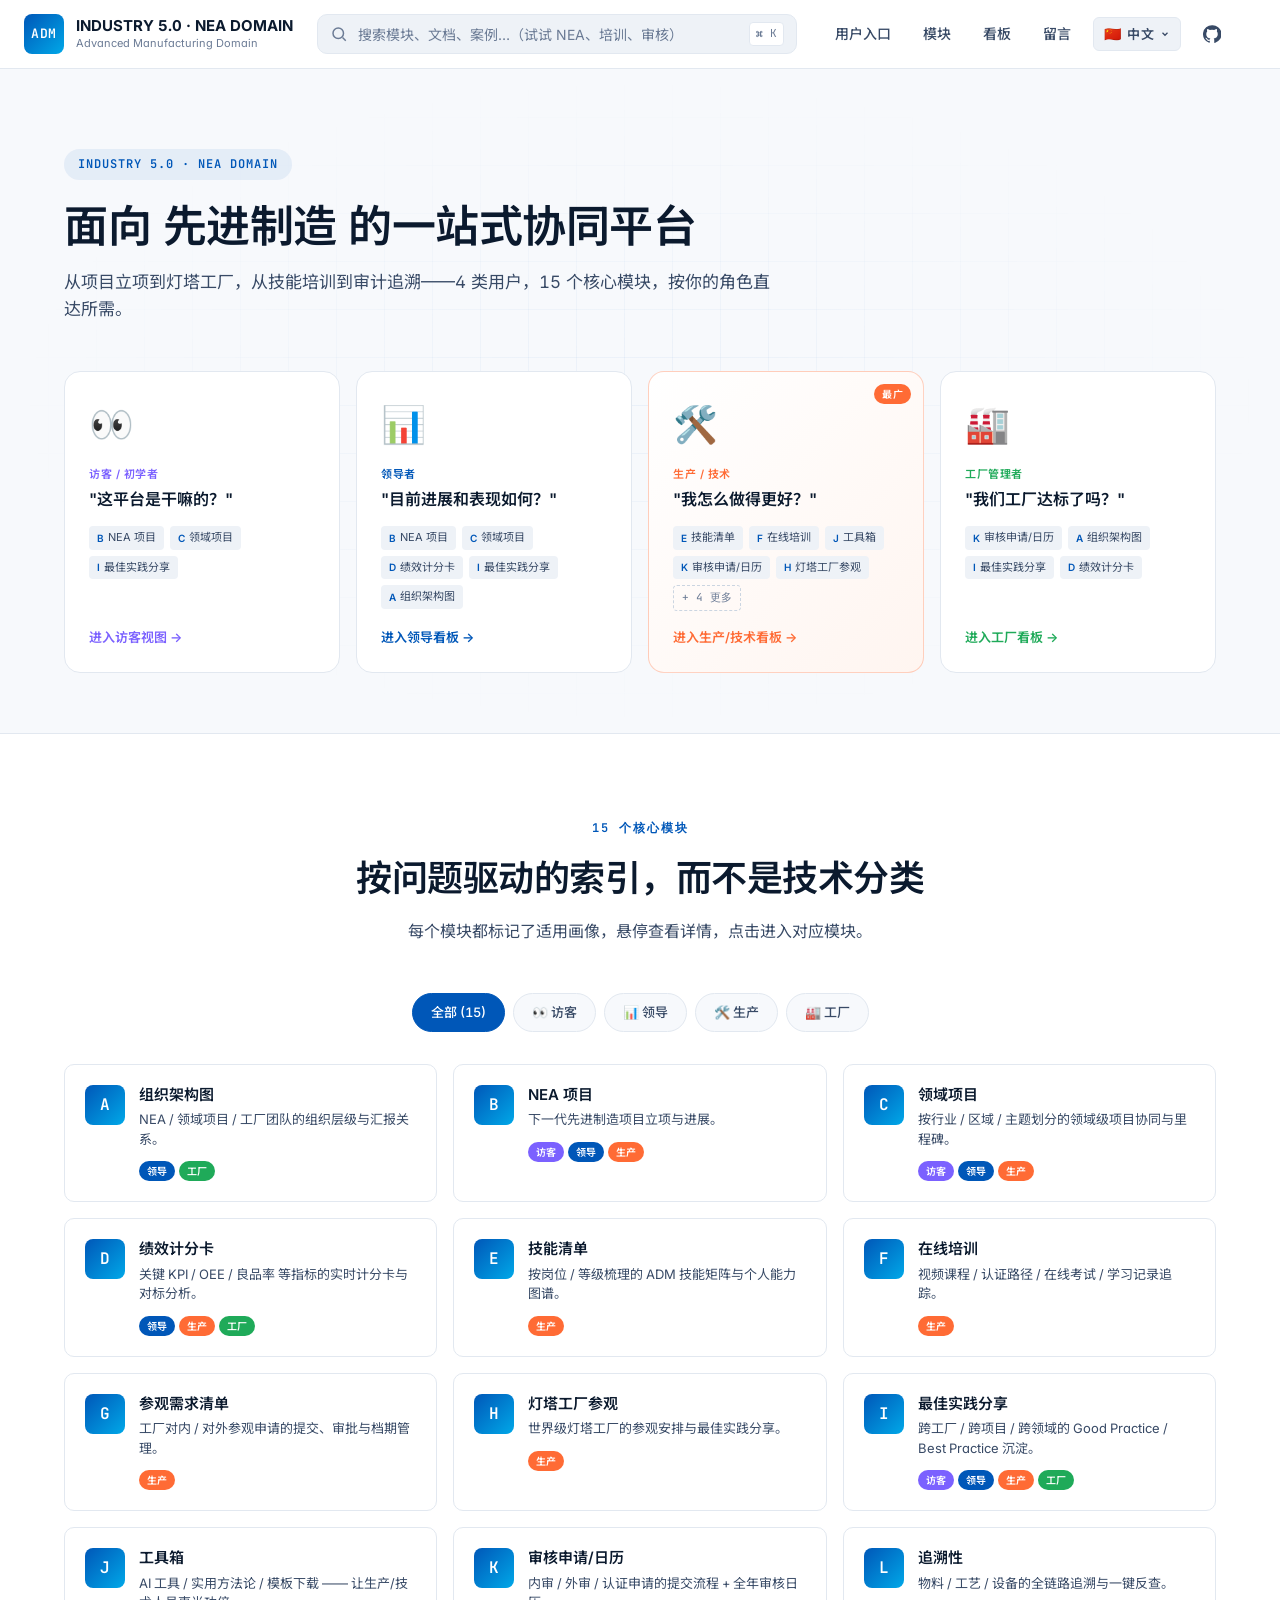
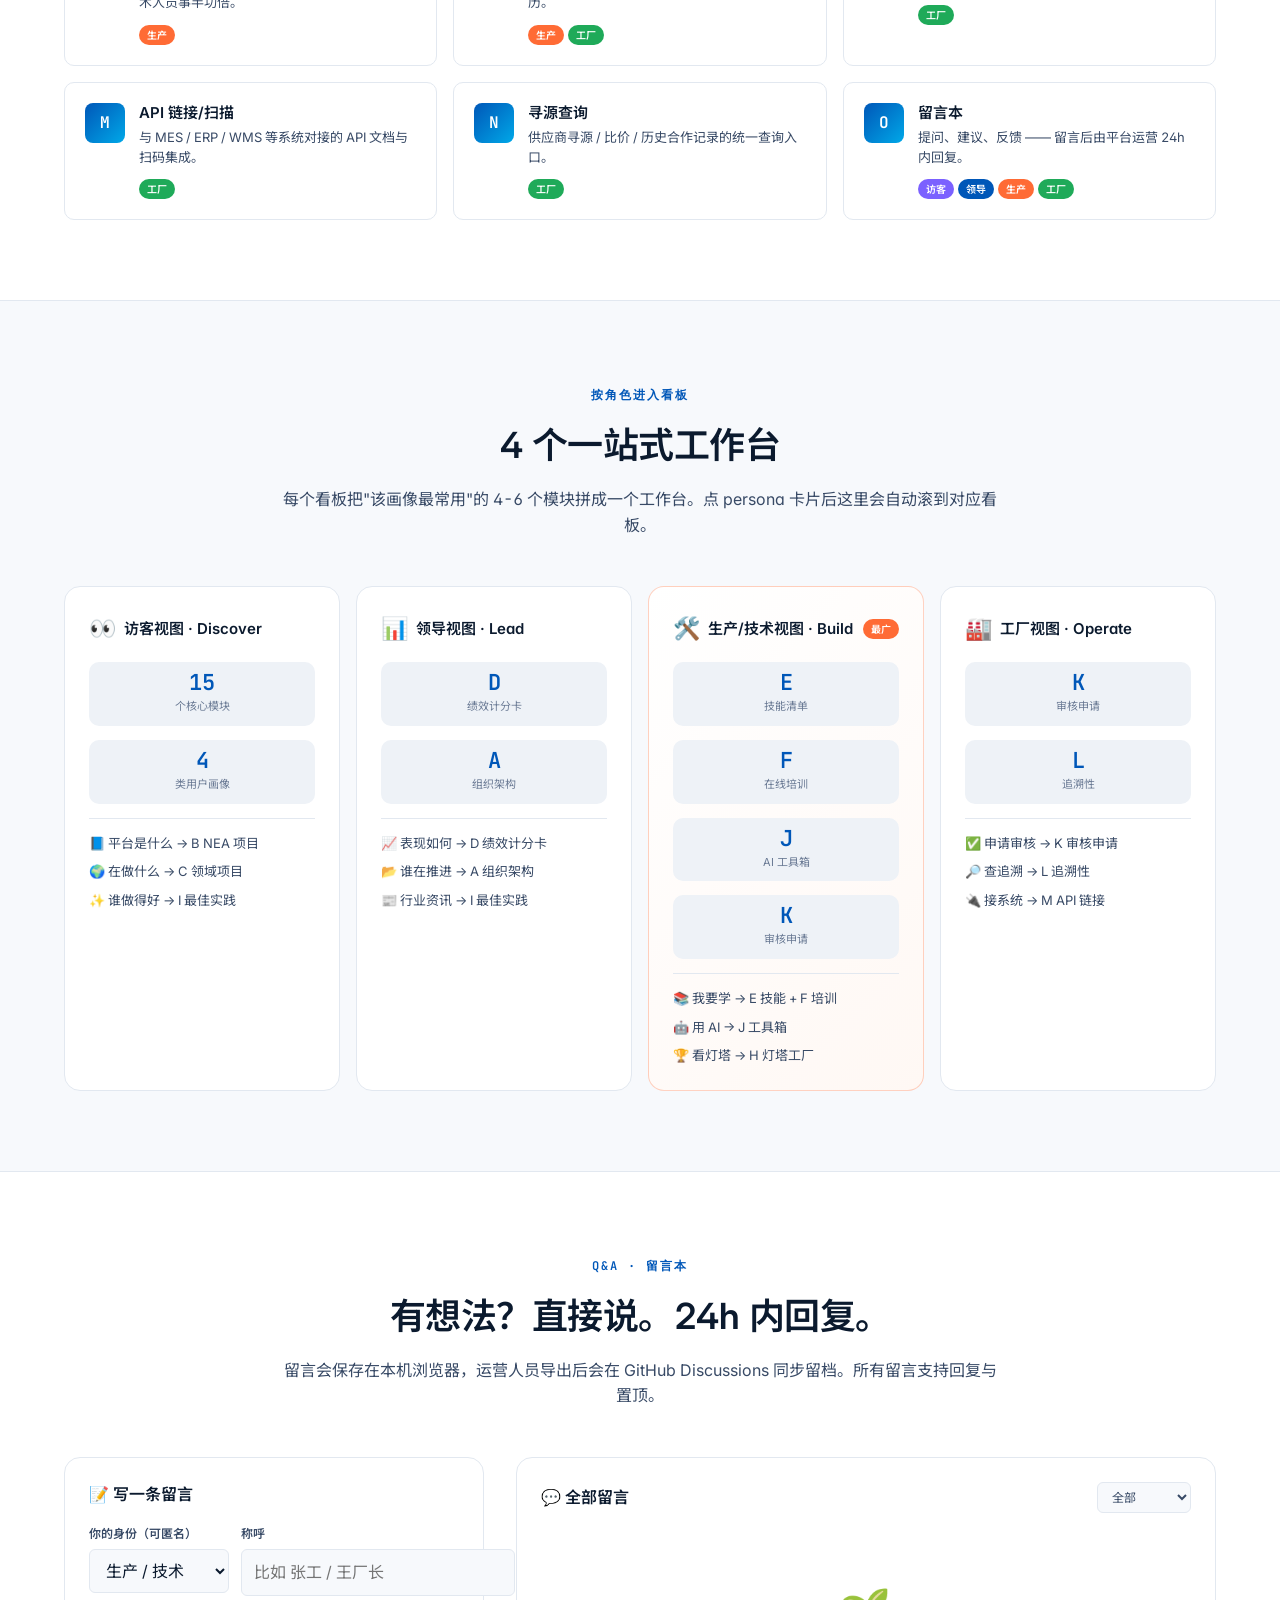
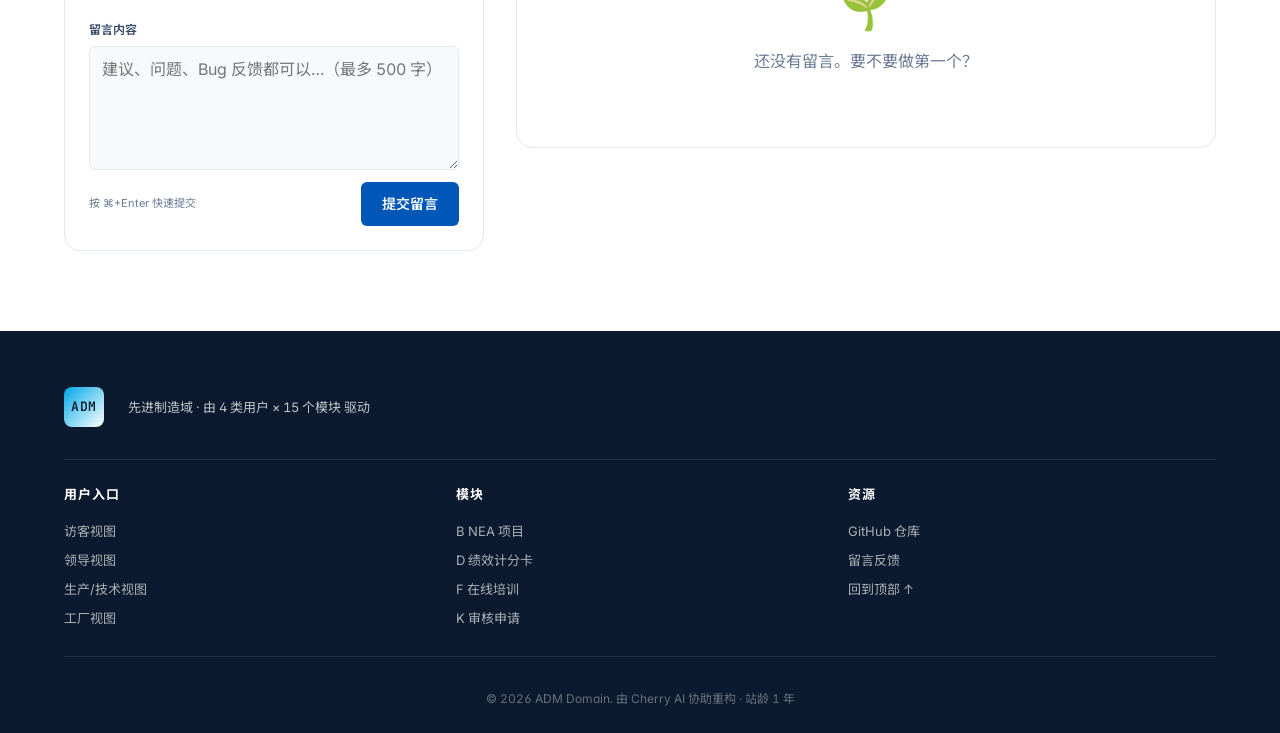
==== index.html @ 42924122 "style: 字体 Inter Semi Bold + 思源黑体（Source Han Sans SC） - 字体堆叠：Inter → Noto Sans SC / Source Han Sans S" ====
<!DOCTYPE html>
<html lang="zh-CN">
<head>
    <meta charset="UTF-8">
    <meta name="viewport" content="width=device-width, initial-scale=1.0">
    <title>ADM 先进制造域 · Advanced Manufacturing Domain</title>
    <meta name="description" content="面向访客/领导/生产/工厂 4 类用户画像的先进制造域平台。包含 NEA 项目、领域项目、绩效计分卡、技能培训、审核申请、灯塔工厂等 15 个核心模块。">
    <link rel="preconnect" href="https://fonts.googleapis.com">
    <link rel="preconnect" href="https://fonts.gstatic.com" crossorigin>
    <link href="https://fonts.googleapis.com/css2?family=Inter:wght@300;400;500;600;700&family=JetBrains+Mono:wght@400;500;700&family=Noto+Sans+SC:wght@300;400;500;600;700&family=Source+Han+Sans+SC:wght@300;400;500;600;700&display=swap" rel="stylesheet">
    <link rel="stylesheet" href="css/style.css">
</head>
<body>
    <!-- Skip link for a11y -->
    <a class="skip-link" href="#main" data-i18n="skip.link">跳到主要内容</a>

    <!-- ===== Header / Top Bar ===== -->
    <header class="site-header" id="top">
        <div class="header-inner">
            <a href="#top" class="brand">
                <div class="brand-mark">ADM</div>
                <div class="brand-text">
                    <div class="brand-zh" data-i18n="hero.eyebrow" style="font-weight:700;font-size:15px;line-height:1.2;">先进制造域</div>
                    <div class="brand-en">Advanced Manufacturing Domain</div>
                </div>
            </a>

            <!-- 顶部搜索 -->
            <div class="search-box" role="search">
                <svg class="search-icon" width="18" height="18" viewBox="0 0 24 24" fill="none" stroke="currentColor" stroke-width="2"><circle cx="11" cy="11" r="7"/><path d="m21 21-4.3-4.3"/></svg>
                <input id="searchInput" type="search" data-i18n-placeholder="search.placeholder" placeholder="搜索模块、文档、案例…（试试 NEA、培训、审核）" autocomplete="off" aria-label="站内搜索">
                <kbd>⌘ K</kbd>
                <div id="searchResults" class="search-results" hidden></div>
            </div>

            <nav class="primary-nav" aria-label="主导航">
                <a href="#persona" data-i18n="nav.persona">用户入口</a>
                <a href="#modules" data-i18n="nav.modules">模块</a>
                <a href="#dashboards" data-i18n="nav.dashboards">看板</a>
                <a href="#board" data-i18n="nav.board">留言</a>

                <!-- 语言选择器（默认中文，只列出 EN/FR 供切换） -->
                <div class="lang-switcher" id="langSwitcher">
                    <button class="lang-btn" id="langBtn" aria-haspopup="true" aria-expanded="false" aria-label="语言 / Language">
                        <span class="lang-flag" id="langFlag">🇨🇳</span>
                        <span class="lang-code" id="langCode">中文</span>
                        <svg width="10" height="10" viewBox="0 0 24 24" fill="none" stroke="currentColor" stroke-width="3"><path d="m6 9 6 6 6-6"/></svg>
                    </button>
                    <div class="lang-menu" id="langMenu" role="menu">
                        <button class="lang-option" data-lang="zh" role="menuitem">
                            <span class="lang-flag">🇨🇳</span>
                            <span class="lang-name">中文（默认）</span>
                            <span class="lang-sub">ZH</span>
                        </button>
                        <div class="lang-divider" role="separator"></div>
                        <button class="lang-option" data-lang="en" role="menuitem">
                            <span class="lang-flag">🇬🇧</span>
                            <span class="lang-name">English</span>
                            <span class="lang-sub">EN</span>
                        </button>
                        <button class="lang-option" data-lang="fr" role="menuitem">
                            <span class="lang-flag">🇫🇷</span>
                            <span class="lang-name">Français</span>
                            <span class="lang-sub">FR</span>
                        </button>
                    </div>
                </div>

                <a href="https://github.com/chelizi630-cmd/adm-domain" class="nav-github" aria-label="GitHub 仓库" target="_blank" rel="noopener">
                    <svg width="18" height="18" viewBox="0 0 24 24" fill="currentColor"><path d="M12 .3a12 12 0 0 0-3.8 23.38c.6.12.83-.26.83-.57v-2.02C5.7 21.7 5 19.66 5 19.66c-.55-1.4-1.34-1.77-1.34-1.77-1.1-.75.08-.74.08-.74 1.2.09 1.84 1.24 1.84 1.24 1.07 1.84 2.81 1.3 3.5 1 .1-.78.42-1.3.76-1.6-2.66-.3-5.47-1.33-5.47-5.93 0-1.31.47-2.38 1.24-3.22-.13-.3-.54-1.52.11-3.18 0 0 1.01-.32 3.3 1.23a11.5 11.5 0 0 1 6 0c2.29-1.55 3.3-1.23 3.3-1.23.65 1.66.24 2.88.12 3.18.77.84 1.23 1.91 1.23 3.22 0 4.61-2.81 5.62-5.48 5.92.43.37.81 1.1.81 2.22v3.29c0 .31.22.7.83.58A12 12 0 0 0 12 .3"/></svg>
                </a>
            </nav>

            <button class="hamburger" id="hamburger" aria-label="菜单" aria-expanded="false">
                <span></span><span></span><span></span>
            </button>
        </div>
    </header>

    <main id="main">

    <!-- ===== Hero / 平台一句话 ===== -->
    <section class="hero">
        <div class="hero-grid-bg" aria-hidden="true"></div>
        <div class="container hero-inner">
            <div class="hero-tag" data-i18n="hero.eyebrow">INDUSTRY 5.0 · NEA DOMAIN</div>
            <h1><span data-i18n="hero.title">面向 <span class="hl">先进制造</span> 的一站式协同平台</span></h1>
            <p class="hero-sub" data-i18n="hero.sub">从项目立项到灯塔工厂，从技能培训到审计追溯——4 类用户，15 个核心模块，按你的角色直达所需。</p>

            <!-- 4 入口：persona chooser -->
            <div class="persona-grid" id="persona">
                <a href="#dashboards" class="persona-card persona-A" data-persona="A">
                    <div class="persona-emoji">👀</div>
                    <div class="persona-meta">
                        <div class="persona-tag" data-i18n="persona.A.tag">访客 / 初学者</div>
                        <div class="persona-q" data-i18n="persona.A.q">"这平台是干嘛的？"</div>
                    </div>
                    <ul class="persona-modules">
                        <li><span class="mid">B</span> <span data-i18n="mod.B.title">NEA 项目</span></li><li><span class="mid">C</span> <span data-i18n="mod.C.title">领域项目</span></li><li><span class="mid">I</span> <span data-i18n="mod.I.title">最佳实践</span></li>
                    </ul>
                    <div class="persona-cta" data-i18n="persona.A.cta">进入访客视图 →</div>
                </a>
                <a href="#dashboards" class="persona-card persona-B" data-persona="B">
                    <div class="persona-emoji">📊</div>
                    <div class="persona-meta">
                        <div class="persona-tag" data-i18n="persona.B.tag">领导者</div>
                        <div class="persona-q" data-i18n="persona.B.q">"目前进展和表现如何？"</div>
                    </div>
                    <ul class="persona-modules">
                        <li><span class="mid">B</span> <span data-i18n="mod.B.title">NEA 项目</span></li><li><span class="mid">C</span> <span data-i18n="mod.C.title">领域项目</span></li><li><span class="mid">D</span> <span data-i18n="mod.D.title">绩效计分卡</span></li><li><span class="mid">I</span> <span data-i18n="mod.I.title">最佳实践</span></li><li><span class="mid">A</span> <span data-i18n="mod.A.title">组织架构图</span></li>
                    </ul>
                    <div class="persona-cta" data-i18n="persona.B.cta">进入领导看板 →</div>
                </a>
                <a href="#dashboards" class="persona-card persona-C persona-featured" data-persona="C">
                    <div class="persona-badge" data-i18n="persona.C.badge">最广</div>
                    <div class="persona-emoji">🛠️</div>
                    <div class="persona-meta">
                        <div class="persona-tag" data-i18n="persona.C.tag">生产 / 技术</div>
                        <div class="persona-q" data-i18n="persona.C.q">"我怎么做得更好？"</div>
                    </div>
                    <ul class="persona-modules">
                        <li><span class="mid">E</span> <span data-i18n="mod.E.title">技能清单</span></li><li><span class="mid">F</span> <span data-i18n="mod.F.title">在线培训</span></li><li><span class="mid">J</span> <span data-i18n="mod.J.title">工具箱</span></li><li><span class="mid">K</span> <span data-i18n="mod.K.title">审核申请</span></li><li><span class="mid">H</span> <span data-i18n="mod.H.title">灯塔工厂参观</span></li><li class="more" data-i18n="persona.C.more">+ 4 更多</li>
                    </ul>
                    <div class="persona-cta" data-i18n="persona.C.cta">进入生产/技术看板 →</div>
                </a>
                <a href="#dashboards" class="persona-card persona-D" data-persona="D">
                    <div class="persona-emoji">🏭</div>
                    <div class="persona-meta">
                        <div class="persona-tag" data-i18n="persona.D.tag">工厂管理者</div>
                        <div class="persona-q" data-i18n="persona.D.q">"我们工厂达标了吗？"</div>
                    </div>
                    <ul class="persona-modules">
                        <li><span class="mid">K</span> <span data-i18n="mod.K.title">审核申请</span></li><li><span class="mid">A</span> <span data-i18n="mod.A.title">组织架构图</span></li><li><span class="mid">I</span> <span data-i18n="mod.I.title">最佳实践</span></li><li><span class="mid">D</span> <span data-i18n="mod.D.title">绩效计分卡</span></li>
                    </ul>
                    <div class="persona-cta" data-i18n="persona.D.cta">进入工厂看板 →</div>
                </a>
            </div>
        </div>
    </section>

    <!-- ===== 15 模块网格 ===== -->
    <section class="modules-section" id="modules">
        <div class="container">
            <div class="section-head">
                <div class="section-eyebrow" data-i18n="modules.eyebrow">15 个核心模块</div>
                <h2 data-i18n="modules.title">按问题驱动的索引，而不是技术分类</h2>
                <p data-i18n="modules.desc">每个模块都标记了适用画像，悬停查看详情，点击进入对应模块。</p>
            </div>

            <div class="module-filter" id="moduleFilter" role="tablist" aria-label="按画像筛选模块">
                <button class="filter-btn active" data-filter="all" data-i18n="filter.all">全部 (15)</button>
                <button class="filter-btn" data-filter="A" data-i18n="filter.A">👀 访客</button>
                <button class="filter-btn" data-filter="B" data-i18n="filter.B">📊 领导</button>
                <button class="filter-btn" data-filter="C" data-i18n="filter.C">🛠️ 生产</button>
                <button class="filter-btn" data-filter="D" data-i18n="filter.D">🏭 工厂</button>
            </div>

            <div class="module-grid" id="moduleGrid">
                <!-- A Organization chart -->
                <article class="module-card m-org" data-modules="A" data-personas="B D">
                    <div class="module-id">A</div>
                    <div class="module-body">
                        <h3 data-i18n="mod.A.title">组织架构图 <span class="module-en" data-i18n="mod.A.en">Organization Chart</span></h3>
                        <p data-i18n="mod.A.desc">NEA / 领域项目 / 工厂团队的组织层级与汇报关系。</p>
                        <div class="module-tags"><span class="tag-pill p-B" data-i18n="tag.B">领导</span><span class="tag-pill p-D" data-i18n="tag.D">工厂</span></div>
                    </div>
                </article>
                <article class="module-card m-nea" data-modules="B" data-personas="A B C">
                    <div class="module-id">B</div>
                    <div class="module-body">
                        <h3 data-i18n="mod.B.title">NEA 项目 <span class="module-en" data-i18n="mod.B.en">NEA Project</span></h3>
                        <p data-i18n="mod.B.desc">下一代先进制造项目立项与进展。</p>
                        <div class="module-tags"><span class="tag-pill p-A" data-i18n="tag.A">访客</span><span class="tag-pill p-B" data-i18n="tag.B">领导</span><span class="tag-pill p-C" data-i18n="tag.C">生产</span></div>
                    </div>
                </article>
                <article class="module-card m-domain" data-modules="C" data-personas="A B C">
                    <div class="module-id">C</div>
                    <div class="module-body">
                        <h3 data-i18n="mod.C.title">领域项目 <span class="module-en" data-i18n="mod.C.en">Domain Project</span></h3>
                        <p data-i18n="mod.C.desc">按行业 / 区域 / 主题划分的领域级项目协同与里程碑。</p>
                        <div class="module-tags"><span class="tag-pill p-A" data-i18n="tag.A">访客</span><span class="tag-pill p-B" data-i18n="tag.B">领导</span><span class="tag-pill p-C" data-i18n="tag.C">生产</span></div>
                    </div>
                </article>
                <article class="module-card m-perf" data-modules="D" data-personas="B C D">
                    <div class="module-id">D</div>
                    <div class="module-body">
                        <h3 data-i18n="mod.D.title">绩效计分卡 <span class="module-en" data-i18n="mod.D.en">Performance Scorecard</span></h3>
                        <p data-i18n="mod.D.desc">关键 KPI / OEE / 良品率 等指标的实时计分卡与对标分析。</p>
                        <div class="module-tags"><span class="tag-pill p-B" data-i18n="tag.B">领导</span><span class="tag-pill p-C" data-i18n="tag.C">生产</span><span class="tag-pill p-D" data-i18n="tag.D">工厂</span></div>
                    </div>
                </article>
                <article class="module-card m-skills" data-modules="E" data-personas="C">
                    <div class="module-id">E</div>
                    <div class="module-body">
                        <h3 data-i18n="mod.E.title">技能清单 <span class="module-en" data-i18n="mod.E.en">Skills List</span></h3>
                        <p data-i18n="mod.E.desc">按岗位 / 等级梳理的 ADM 技能矩阵与个人能力图谱。</p>
                        <div class="module-tags"><span class="tag-pill p-C" data-i18n="tag.C">生产</span></div>
                    </div>
                </article>
                <article class="module-card m-training" data-modules="F" data-personas="C">
                    <div class="module-id">F</div>
                    <div class="module-body">
                        <h3 data-i18n="mod.F.title">在线培训 <span class="module-en" data-i18n="mod.F.en">Training Online</span></h3>
                        <p data-i18n="mod.F.desc">视频课程 / 认证路径 / 在线考试 / 学习记录追踪。</p>
                        <div class="module-tags"><span class="tag-pill p-C" data-i18n="tag.C">生产</span></div>
                    </div>
                </article>
                <article class="module-card m-visitn" data-modules="G" data-personas="C">
                    <div class="module-id">G</div>
                    <div class="module-body">
                        <h3 data-i18n="mod.G.title">参观需求清单 <span class="module-en" data-i18n="mod.G.en">Visit Needs List</span></h3>
                        <p data-i18n="mod.G.desc">工厂对内 / 对外参观申请的提交、审批与档期管理。</p>
                        <div class="module-tags"><span class="tag-pill p-C" data-i18n="tag.C">生产</span></div>
                    </div>
                </article>
                <article class="module-card m-lighthouse" data-modules="H" data-personas="C">
                    <div class="module-id">H</div>
                    <div class="module-body">
                        <h3 data-i18n="mod.H.title">灯塔工厂参观 <span class="module-en" data-i18n="mod.H.en">Lighthouse Factory BP/GP Sharing</span></h3>
                        <p data-i18n="mod.H.desc">世界级灯塔工厂的参观安排与最佳实践分享。</p>
                        <div class="module-tags"><span class="tag-pill p-C" data-i18n="tag.C">生产</span></div>
                    </div>
                </article>
                <article class="module-card m-share" data-modules="I" data-personas="A B C D">
                    <div class="module-id">I</div>
                    <div class="module-body">
                        <h3 data-i18n="mod.I.title">最佳实践分享 <span class="module-en" data-i18n="mod.I.en">GP/BP Sharing</span></h3>
                        <p data-i18n="mod.I.desc">跨工厂 / 跨项目 / 跨领域的 Good Practice / Best Practice 沉淀。</p>
                        <div class="module-tags"><span class="tag-pill p-A" data-i18n="tag.A">访客</span><span class="tag-pill p-B" data-i18n="tag.B">领导</span><span class="tag-pill p-C" data-i18n="tag.C">生产</span><span class="tag-pill p-D" data-i18n="tag.D">工厂</span></div>
                    </div>
                </article>
                <article class="module-card m-tools" data-modules="J" data-personas="C">
                    <div class="module-id">J</div>
                    <div class="module-body">
                        <h3 data-i18n="mod.J.title">工具箱 <span class="module-en" data-i18n="mod.J.en">Tools (AI / Useful Methods)</span></h3>
                        <p data-i18n="mod.J.desc">AI 工具 / 实用方法论 / 模板下载 —— 让生产/技术人员事半功倍。</p>
                        <div class="module-tags"><span class="tag-pill p-C" data-i18n="tag.C">生产</span></div>
                    </div>
                </article>
                <article class="module-card m-audit" data-modules="K" data-personas="C D">
                    <div class="module-id">K</div>
                    <div class="module-body">
                        <h3 data-i18n="mod.K.title">审核申请/日历 <span class="module-en" data-i18n="mod.K.en">Audit Application & Calendar</span></h3>
                        <p data-i18n="mod.K.desc">内审 / 外审 / 认证申请的提交流程 + 全年审核日历。</p>
                        <div class="module-tags"><span class="tag-pill p-C" data-i18n="tag.C">生产</span><span class="tag-pill p-D" data-i18n="tag.D">工厂</span></div>
                    </div>
                </article>
                <article class="module-card m-trace" data-modules="L" data-personas="D">
                    <div class="module-id">L</div>
                    <div class="module-body">
                        <h3 data-i18n="mod.L.title">追溯性 <span class="module-en" data-i18n="mod.L.en">Traceability</span></h3>
                        <p data-i18n="mod.L.desc">物料 / 工艺 / 设备的全链路追溯与一键反查。</p>
                        <div class="module-tags"><span class="tag-pill p-D" data-i18n="tag.D">工厂</span></div>
                    </div>
                </article>
                <article class="module-card m-api" data-modules="M" data-personas="D">
                    <div class="module-id">M</div>
                    <div class="module-body">
                        <h3 data-i18n="mod.M.title">API 链接/扫描 <span class="module-en" data-i18n="mod.M.en">API Link (Scan ABC)</span></h3>
                        <p data-i18n="mod.M.desc">与 MES / ERP / WMS 等系统对接的 API 文档与扫码集成。</p>
                        <div class="module-tags"><span class="tag-pill p-D" data-i18n="tag.D">工厂</span></div>
                    </div>
                </article>
                <article class="module-card m-source" data-modules="N" data-personas="D">
                    <div class="module-id">N</div>
                    <div class="module-body">
                        <h3 data-i18n="mod.N.title">寻源查询 <span class="module-en" data-i18n="mod.N.en">Sourcing Searching</span></h3>
                        <p data-i18n="mod.N.desc">供应商寻源 / 比价 / 历史合作记录的统一查询入口。</p>
                        <div class="module-tags"><span class="tag-pill p-D" data-i18n="tag.D">工厂</span></div>
                    </div>
                </article>
                <article class="module-card m-qa" data-modules="O" data-personas="A B C D">
                    <div class="module-id">O</div>
                    <div class="module-body">
                        <h3 data-i18n="mod.O.title">留言本 <span class="module-en" data-i18n="mod.O.en">Q&A / Feedback</span></h3>
                        <p data-i18n="mod.O.desc">提问、建议、反馈 —— 留言后由平台运营 24h 内回复。</p>
                        <div class="module-tags"><span class="tag-pill p-A" data-i18n="tag.A">访客</span><span class="tag-pill p-B" data-i18n="tag.B">领导</span><span class="tag-pill p-C" data-i18n="tag.C">生产</span><span class="tag-pill p-D" data-i18n="tag.D">工厂</span></div>
                    </div>
                </article>
            </div>
        </div>
    </section>

    <!-- ===== 4 看板预览 ===== -->
    <section class="dashboard-section" id="dashboards">
        <div class="container">
            <div class="section-head">
                <div class="section-eyebrow" data-i18n="dashboards.eyebrow">按角色进入看板</div>
                <h2 data-i18n="dashboards.title">4 个一站式工作台</h2>
                <p data-i18n="dashboards.desc">每个看板把"该画像最常用"的 4-6 个模块拼成一个工作台。点 persona 卡片后这里会自动滚到对应看板。</p>
            </div>

            <div class="dashboard-grid" id="dashboardGrid">
                <div class="dashboard-card" data-persona="A">
                    <div class="dashboard-head"><span class="d-emoji">👀</span><h3 data-i18n="dash.A.title">访客视图 · Discover</h3></div>
                    <div class="dashboard-body">
                        <div class="kpi-mini"><div class="kpi-num">15</div><div class="kpi-label" data-i18n="dash.A.kpi1">个核心模块</div></div>
                        <div class="kpi-mini"><div class="kpi-num">4</div><div class="kpi-label" data-i18n="dash.A.kpi2">类用户画像</div></div>
                        <ul class="d-list">
                            <li data-i18n="dash.A.item1">📘 平台是什么 → B NEA 项目</li>
                            <li data-i18n="dash.A.item2">🌍 在做什么 → C 领域项目</li>
                            <li data-i18n="dash.A.item3">✨ 谁做得好 → I 最佳实践</li>
                        </ul>
                    </div>
                </div>
                <div class="dashboard-card" data-persona="B">
                    <div class="dashboard-head"><span class="d-emoji">📊</span><h3 data-i18n="dash.B.title">领导视图 · Lead</h3></div>
                    <div class="dashboard-body">
                        <div class="kpi-mini"><div class="kpi-num">D</div><div class="kpi-label" data-i18n="dash.B.kpi1">绩效计分卡</div></div>
                        <div class="kpi-mini"><div class="kpi-num">A</div><div class="kpi-label" data-i18n="dash.B.kpi2">组织架构</div></div>
                        <ul class="d-list">
                            <li data-i18n="dash.B.item1">📈 表现如何 → D 绩效计分卡</li>
                            <li data-i18n="dash.B.item2">📂 谁在推进 → A 组织架构</li>
                            <li data-i18n="dash.B.item3">📰 行业资讯 → I 最佳实践</li>
                        </ul>
                    </div>
                </div>
                <div class="dashboard-card dashboard-featured" data-persona="C">
                    <div class="dashboard-head"><span class="d-emoji">🛠️</span><h3 data-i18n="dash.C.title">生产/技术视图 · Build</h3><span class="d-badge" data-i18n="dash.C.badge">最广</span></div>
                    <div class="dashboard-body">
                        <div class="kpi-mini"><div class="kpi-num">E</div><div class="kpi-label" data-i18n="dash.C.kpi1">技能清单</div></div>
                        <div class="kpi-mini"><div class="kpi-num">F</div><div class="kpi-label" data-i18n="dash.C.kpi2">在线培训</div></div>
                        <div class="kpi-mini"><div class="kpi-num">J</div><div class="kpi-label" data-i18n="dash.C.kpi3">AI 工具箱</div></div>
                        <div class="kpi-mini"><div class="kpi-num">K</div><div class="kpi-label" data-i18n="dash.C.kpi4">审核申请</div></div>
                        <ul class="d-list">
                            <li data-i18n="dash.C.item1">📚 我要学 → E 技能 + F 培训</li>
                            <li data-i18n="dash.C.item2">🤖 用 AI → J 工具箱</li>
                            <li data-i18n="dash.C.item3">🏆 看灯塔 → H 灯塔工厂</li>
                        </ul>
                    </div>
                </div>
                <div class="dashboard-card" data-persona="D">
                    <div class="dashboard-head"><span class="d-emoji">🏭</span><h3 data-i18n="dash.D.title">工厂视图 · Operate</h3></div>
                    <div class="dashboard-body">
                        <div class="kpi-mini"><div class="kpi-num">K</div><div class="kpi-label" data-i18n="dash.D.kpi1">审核申请</div></div>
                        <div class="kpi-mini"><div class="kpi-num">L</div><div class="kpi-label" data-i18n="dash.D.kpi2">追溯性</div></div>
                        <ul class="d-list">
                            <li data-i18n="dash.D.item1">✅ 申请审核 → K 审核申请</li>
                            <li data-i18n="dash.D.item2">🔎 查追溯 → L 追溯性</li>
                            <li data-i18n="dash.D.item3">🔌 接系统 → M API 链接</li>
                        </ul>
                    </div>
                </div>
            </div>
        </div>
    </section>

    <!-- ===== 留言板 ===== -->
    <section class="board-section" id="board">
        <div class="container">
            <div class="section-head">
                <div class="section-eyebrow" data-i18n="board.eyebrow">Q&A · 留言本</div>
                <h2 data-i18n="board.title">有想法？直接说。24h 内回复。</h2>
                <p data-i18n="board.desc">留言会保存在本机浏览器，运营人员导出后会在 GitHub Discussions 同步留档。所有留言支持回复与置顶。</p>
            </div>

            <div class="board-layout">
                <form class="board-form" id="boardForm" novalidate>
                    <h3 data-i18n="form.h3">📝 写一条留言</h3>
                    <div class="form-row">
                        <label>
                            <span data-i18n="form.persona">你的身份（可匿名）</span>
                            <select name="persona" required>
                                <option value="A" data-i18n="persona.A.tag">👀 访客</option>
                                <option value="B" data-i18n="persona.B.tag">📊 领导</option>
                                <option value="C" selected data-i18n="persona.C.tag">🛠️ 生产/技术</option>
                                <option value="D" data-i18n="persona.D.tag">🏭 工厂</option>
                            </select>
                        </label>
                        <label>
                            <span data-i18n="form.name">称呼</span>
                            <input type="text" name="name" data-i18n-placeholder="form.name.placeholder" placeholder="比如 张工 / 王厂长" maxlength="20" required>
                        </label>
                    </div>
                    <label>
                        <span data-i18n="form.message">留言内容</span>
                        <textarea name="message" rows="4" data-i18n-placeholder="form.message.placeholder" placeholder="建议、问题、Bug 反馈都可以…（最多 500 字）" maxlength="500" required></textarea>
                    </label>
                    <div class="form-actions">
                        <span class="form-hint" data-i18n="form.hint">按 ⌘+Enter 快速提交</span>
                        <button type="submit" class="btn btn-primary" data-i18n="form.submit">提交留言</button>
                    </div>
                </form>

                <div class="board-list-wrap">
                    <div class="board-list-head">
                        <h3 data-i18n="list.h3">💬 全部留言 <span class="count-badge" id="msgCount">0</span></h3>
                        <select id="msgFilter" class="msg-filter">
                            <option value="all" data-i18n="list.filter.all">全部</option>
                            <option value="A" data-i18n="list.filter.A">访客</option>
                            <option value="B" data-i18n="list.filter.B">领导</option>
                            <option value="C" data-i18n="list.filter.C">生产/技术</option>
                            <option value="D" data-i18n="list.filter.D">工厂</option>
                        </select>
                    </div>
                    <ul class="board-list" id="boardList" aria-live="polite"></ul>
                    <div class="board-empty" id="boardEmpty">
                        <div class="empty-emoji" data-i18n="list.empty.emoji">🌱</div>
                        <p data-i18n="list.empty">还没有留言。要不要做第一个？</p>
                    </div>
                </div>
            </div>
        </div>
    </section>

    </main>

    <!-- ===== Footer ===== -->
    <footer class="site-footer">
        <div class="container footer-inner">
            <div class="footer-brand">
                <div class="brand-mark">ADM</div>
                <p data-i18n="footer.tagline">先进制造域 · 由 4 类用户 × 15 个模块 驱动</p>
            </div>
            <div class="footer-cols">
                <div>
                    <h4 data-i18n="footer.col1.title">用户入口</h4>
                    <a href="#persona" data-i18n="footer.col1.l1">访客视图</a>
                    <a href="#persona" data-i18n="footer.col1.l2">领导视图</a>
                    <a href="#persona" data-i18n="footer.col1.l3">生产/技术视图</a>
                    <a href="#persona" data-i18n="footer.col1.l4">工厂视图</a>
                </div>
                <div>
                    <h4 data-i18n="footer.col2.title">模块</h4>
                    <a href="#modules" data-i18n="footer.col2.l1">B NEA 项目</a>
                    <a href="#modules" data-i18n="footer.col2.l2">D 绩效计分卡</a>
                    <a href="#modules" data-i18n="footer.col2.l3">F 在线培训</a>
                    <a href="#modules" data-i18n="footer.col2.l4">K 审核申请</a>
                </div>
                <div>
                    <h4 data-i18n="footer.col3.title">资源</h4>
                    <a href="https://github.com/chelizi630-cmd/adm-domain" target="_blank" rel="noopener" data-i18n="footer.col3.l1">GitHub 仓库</a>
                    <a href="#board" data-i18n="footer.col3.l2">留言反馈</a>
                    <a href="#top" data-i18n="footer.col3.l3">回到顶部 ↑</a>
                </div>
            </div>
            <div class="footer-bottom">
                <p data-i18n="footer.bottom">© 2026 ADM Domain. 由 Cherry AI 协助重构 · 站龄 1 年</p>
            </div>
        </div>
    </footer>

    <script src="i18n.js"></script>
    <script src="js/main.js"></script>
</body>
</html>
---- css/style.css ----
/* ============================================================
   ADM Domain — Style (v2)
   设计原则：
   1. 浅色专业工业风（不再赛博朋克）
   2. 工业蓝主色 + 强调色 = 信任 + 科技
   3. 4 个 persona 配色差异化（A 紫 / B 蓝 / C 橙 / D 绿）
   4. 8px 网格 + 12px 圆角 + 微阴影 = 现代企业级
   ============================================================ */

:root {
    /* 工业蓝主色系 */
    --primary: #0057B8;
    --primary-dark: #003D7A;
    --primary-light: #4D8FD9;
    --accent: #00A8E8;
    --accent-glow: rgba(0, 168, 232, 0.18);

    /* 4 画像配色 */
    --p-A: #7B61FF;   /* 访客 - 紫 */
    --p-B: #0057B8;   /* 领导 - 蓝 */
    --p-C: #FF6B35;   /* 生产 - 橙 */
    --p-D: #1FAA59;   /* 工厂 - 绿 */

    /* 中性色（浅色专业风） */
    --bg: #F7F9FC;
    --bg-card: #FFFFFF;
    --bg-soft: #EEF2F7;
    --ink: #0B1A2E;
    --ink-2: #384A66;
    --ink-3: #6B7B95;
    --line: #E2E8F0;
    --line-strong: #CBD5E1;

    /* 状态色 */
    --success: #1FAA59;
    --warning: #F59E0B;
    --danger: #DC2626;

    /* 阴影 */
    --shadow-sm: 0 1px 2px rgba(11, 26, 46, 0.05);
    --shadow: 0 2px 8px rgba(11, 26, 46, 0.08);
    --shadow-lg: 0 8px 24px rgba(11, 26, 46, 0.12);
    --shadow-glow: 0 8px 32px rgba(0, 87, 184, 0.18);

    /* 圆角 */
    --r-sm: 6px;
    --r: 10px;
    --r-lg: 16px;
    --r-xl: 24px;

    /* 字体堆叠 */
    /* 英文：Inter（Semi Bold 600 为标题主字重） */
    /* 中文：思源黑体（Source Han Sans SC / Noto Sans SC） */
    --font-sans: 'Inter', 'Noto Sans SC', 'Source Han Sans SC', 'PingFang SC', 'Microsoft YaHei', -apple-system, BlinkMacSystemFont, 'Segoe UI', sans-serif;
    --font-mono: 'JetBrains Mono', 'SF Mono', 'SFMono-Regular', Menlo, Monaco, Consolas, monospace;
    /* 字重别名：统一用 600 (Semi Bold) 作主标题 */
    --fw-bold: 600;
}

* { margin: 0; padding: 0; box-sizing: border-box; }

html { scroll-behavior: smooth; }

body {
    font-family: var(--font-sans);
    background: var(--bg);
    color: var(--ink);
    line-height: 1.6;
    -webkit-font-smoothing: antialiased;
    -moz-osx-font-smoothing: grayscale;
    font-feature-settings: "cv11", "ss01", "tnum";
}

/* 中文模式下优先用思源黑体（Source Han Sans SC / Noto Sans SC 是同字体的不同发行名） */
:lang(zh-CN), :lang(zh) {
    font-family: 'Inter', 'Noto Sans SC', 'Source Han Sans SC', 'PingFang SC', 'Microsoft YaHei', sans-serif;
}

a { color: var(--primary); text-decoration: none; }
a:hover { text-decoration: underline; }

button { font: inherit; cursor: pointer; }

img, svg { display: block; max-width: 100%; }

.container {
    max-width: 1200px;
    margin: 0 auto;
    padding: 0 24px;
}

/* Skip link (a11y) */
.skip-link {
    position: absolute;
    left: -9999px;
    top: 0;
    background: var(--primary);
    color: #fff;
    padding: 8px 16px;
    z-index: 9999;
}
.skip-link:focus { left: 0; }

/* ============================================================
   HEADER
   ============================================================ */
.site-header {
    position: sticky;
    top: 0;
    z-index: 100;
    background: rgba(255, 255, 255, 0.92);
    backdrop-filter: saturate(180%) blur(16px);
    border-bottom: 1px solid var(--line);
}

.header-inner {
    max-width: 1280px;
    margin: 0 auto;
    height: 68px;
    padding: 0 24px;
    display: flex;
    align-items: center;
    gap: 24px;
}

.brand {
    display: flex;
    align-items: center;
    gap: 12px;
    color: var(--ink);
    text-decoration: none;
    flex-shrink: 0;
}
.brand:hover { text-decoration: none; }

.brand-mark {
    width: 40px;
    height: 40px;
    background: linear-gradient(135deg, var(--primary), var(--accent));
    color: #fff;
    border-radius: 8px;
    display: flex;
    align-items: center;
    justify-content: center;
    font-family: 'JetBrains Mono', monospace;
    font-weight: 600;
    font-size: 13px;
    letter-spacing: 0.5px;
}

.brand-zh { font-weight: 600; font-size: 15px; line-height: 1.2; }
.brand-en { font-size: 11px; color: var(--ink-3); line-height: 1.2; margin-top: 2px; }

/* 搜索框 */
.search-box {
    position: relative;
    flex: 1;
    max-width: 480px;
    display: flex;
    align-items: center;
    background: var(--bg-soft);
    border: 1px solid var(--line);
    border-radius: var(--r);
    padding: 0 12px;
    height: 40px;
    transition: all 0.2s;
}
.search-box:focus-within {
    background: #fff;
    border-color: var(--primary);
    box-shadow: 0 0 0 3px var(--accent-glow);
}
.search-box .search-icon { color: var(--ink-3); flex-shrink: 0; }
.search-box input {
    flex: 1;
    border: none;
    background: transparent;
    outline: none;
    padding: 0 10px;
    font-size: 14px;
    color: var(--ink);
}
.search-box input::placeholder { color: var(--ink-3); }
.search-box kbd {
    font-family: 'JetBrains Mono', monospace;
    font-size: 11px;
    color: var(--ink-3);
    background: #fff;
    border: 1px solid var(--line);
    border-radius: 4px;
    padding: 2px 6px;
    flex-shrink: 0;
}

.search-results {
    position: absolute;
    top: calc(100% + 6px);
    left: 0;
    right: 0;
    background: #fff;
    border: 1px solid var(--line);
    border-radius: var(--r);
    box-shadow: var(--shadow-lg);
    max-height: 420px;
    overflow-y: auto;
    z-index: 200;
}
.search-results[hidden] { display: none; }
.search-result {
    padding: 12px 14px;
    border-bottom: 1px solid var(--line);
    cursor: pointer;
    transition: background 0.15s;
}
.search-result:last-child { border-bottom: none; }
.search-result:hover { background: var(--bg-soft); }
.search-result h4 { font-size: 14px; margin-bottom: 4px; color: var(--ink); }
.search-result p { font-size: 12px; color: var(--ink-3); margin: 0; }
.search-result .sr-tags { margin-top: 6px; display: flex; gap: 4px; }
.search-empty {
    padding: 24px;
    text-align: center;
    color: var(--ink-3);
    font-size: 13px;
}

/* 主导航 */
.primary-nav {
    display: flex;
    align-items: center;
    gap: 4px;
    flex-shrink: 0;
}
.primary-nav a {
    color: var(--ink-2);
    padding: 8px 14px;
    border-radius: var(--r-sm);
    font-size: 14px;
    font-weight: 500;
    transition: all 0.15s;
}
.primary-nav a:hover {
    color: var(--primary);
    background: var(--bg-soft);
    text-decoration: none;
}
.primary-nav .nav-github {
    color: var(--ink-2);
    margin-left: 4px;
    display: flex;
    align-items: center;
}
.primary-nav .nav-github:hover { color: var(--ink); }

/* ===== 语言切换器 ===== */
.lang-switcher { position: relative; margin-left: 4px; }
.lang-btn {
    display: flex;
    align-items: center;
    gap: 6px;
    background: var(--bg-soft);
    border: 1px solid var(--line);
    color: var(--ink-2);
    padding: 6px 10px;
    border-radius: var(--r-sm);
    font-size: 13px;
    font-weight: 600;
    cursor: pointer;
    transition: all 0.15s;
    font-family: 'JetBrains Mono', monospace;
}
.lang-btn:hover { background: #fff; border-color: var(--primary); color: var(--ink); }
.lang-btn .lang-flag { font-size: 14px; line-height: 1; }
.lang-btn .lang-code { letter-spacing: 0.5px; }
.lang-btn svg { transition: transform 0.2s; }
.lang-btn[aria-expanded="true"] svg { transform: rotate(180deg); }

.lang-menu {
    position: absolute;
    top: calc(100% + 6px);
    right: 0;
    min-width: 200px;
    background: #fff;
    border: 1px solid var(--line);
    border-radius: var(--r);
    box-shadow: var(--shadow-lg);
    padding: 6px;
    z-index: 200;
    opacity: 0;
    visibility: hidden;
    transform: translateY(-4px);
    transition: all 0.18s;
}
.lang-menu.open {
    opacity: 1;
    visibility: visible;
    transform: translateY(0);
}
.lang-option {
    display: flex;
    align-items: center;
    gap: 10px;
    width: 100%;
    background: transparent;
    border: none;
    padding: 8px 12px;
    border-radius: var(--r-sm);
    font-size: 13px;
    color: var(--ink);
    text-align: left;
    cursor: pointer;
    transition: background 0.12s;
}
.lang-option:hover { background: var(--bg-soft); }
.lang-option.active {
    background: rgba(0, 87, 184, 0.08);
    color: var(--primary);
    font-weight: 600;
}
.lang-option .lang-flag { font-size: 18px; }
.lang-option .lang-name { flex: 1; font-weight: 500; }
.lang-option .lang-sub {
    font-size: 10px;
    color: var(--ink-3);
    font-family: 'JetBrains Mono', monospace;
    background: var(--bg-soft);
    padding: 1px 6px;
    border-radius: 3px;
}
.lang-option.active .lang-sub { background: var(--primary); color: #fff; }

.lang-divider {
    height: 1px;
    background: var(--line);
    margin: 4px 8px;
}

.hamburger {
    display: none;
    background: none;
    border: none;
    width: 40px;
    height: 40px;
    flex-direction: column;
    justify-content: center;
    align-items: center;
    gap: 5px;
}
.hamburger span {
    width: 20px;
    height: 2px;
    background: var(--ink);
    border-radius: 2px;
    transition: all 0.2s;
}

/* ============================================================
   HERO
   ============================================================ */
.hero {
    position: relative;
    padding: 80px 0 60px;
    overflow: hidden;
}

.hero-grid-bg {
    position: absolute;
    inset: 0;
    background-image:
        linear-gradient(rgba(0, 87, 184, 0.05) 1px, transparent 1px),
        linear-gradient(90deg, rgba(0, 87, 184, 0.05) 1px, transparent 1px);
    background-size: 48px 48px;
    mask-image: radial-gradient(ellipse at center, #000 0%, transparent 70%);
    pointer-events: none;
}

.hero-inner { position: relative; }

.hero-tag {
    display: inline-block;
    background: rgba(0, 87, 184, 0.08);
    color: var(--primary);
    padding: 6px 14px;
    border-radius: 999px;
    font-family: 'JetBrains Mono', monospace;
    font-size: 12px;
    font-weight: 600;
    letter-spacing: 1px;
    margin-bottom: 20px;
}

.hero h1 {
    font-size: clamp(28px, 5vw, 44px);
    line-height: 1.2;
    font-weight: 600;
    color: var(--ink);
    max-width: 900px;
    margin-bottom: 16px;
    letter-spacing: -0.5px;
}
.hero h1 .hl {
    background: linear-gradient(135deg, var(--primary), var(--accent));
    -webkit-background-clip: text;
    background-clip: text;
    color: transparent;
}

.hero-sub {
    font-size: 17px;
    color: var(--ink-2);
    max-width: 720px;
    margin-bottom: 48px;
}

/* 4 persona chooser */
.persona-grid {
    display: grid;
    grid-template-columns: repeat(4, 1fr);
    gap: 16px;
}

.persona-card {
    position: relative;
    display: flex;
    flex-direction: column;
    background: var(--bg-card);
    border: 1px solid var(--line);
    border-radius: var(--r-lg);
    padding: 24px;
    text-decoration: none;
    color: var(--ink);
    transition: all 0.25s;
    overflow: hidden;
}
.persona-card::before {
    content: '';
    position: absolute;
    top: 0; left: 0; right: 0;
    height: 3px;
    background: var(--persona-color, var(--primary));
    transform: scaleX(0);
    transform-origin: left;
    transition: transform 0.3s;
}
.persona-card:hover {
    text-decoration: none;
    transform: translateY(-4px);
    box-shadow: var(--shadow-lg);
    border-color: var(--persona-color, var(--primary));
}
.persona-card:hover::before { transform: scaleX(1); }

.persona-A { --persona-color: var(--p-A); }
.persona-B { --persona-color: var(--p-B); }
.persona-C { --persona-color: var(--p-C); }
.persona-D { --persona-color: var(--p-D); }

.persona-emoji { font-size: 36px; margin-bottom: 12px; }
.persona-tag {
    font-size: 11px;
    font-weight: 600;
    color: var(--persona-color);
    text-transform: uppercase;
    letter-spacing: 0.5px;
    margin-bottom: 4px;
}
.persona-q {
    font-size: 16px;
    font-weight: 600;
    color: var(--ink);
    margin-bottom: 16px;
    line-height: 1.4;
}

.persona-modules {
    list-style: none;
    display: flex;
    flex-wrap: wrap;
    gap: 6px;
    margin-bottom: 16px;
}
.persona-modules li {
    background: var(--bg-soft);
    color: var(--ink-2);
    font-size: 11px;
    padding: 3px 8px;
    border-radius: 4px;
    font-family: 'JetBrains Mono', monospace;
    display: flex;
    align-items: center;
    gap: 4px;
}
.persona-modules li .mid {
    font-weight: 600;
    color: var(--primary);
    font-size: 10px;
}
.persona-modules li.more {
    background: transparent;
    color: var(--ink-3);
    border: 1px dashed var(--line-strong);
}

.persona-cta {
    margin-top: auto;
    font-size: 13px;
    font-weight: 600;
    color: var(--persona-color);
}

.persona-featured {
    background: linear-gradient(135deg, #fff 0%, #FFF5F0 100%);
    border-color: rgba(255, 107, 53, 0.3);
}

.persona-badge {
    position: absolute;
    top: 12px;
    right: 12px;
    background: var(--p-C);
    color: #fff;
    font-size: 10px;
    font-weight: 600;
    padding: 2px 8px;
    border-radius: 999px;
    letter-spacing: 0.5px;
}

/* ============================================================
   SECTION COMMON
   ============================================================ */
section { padding: 80px 0; }
.section-head { text-align: center; max-width: 720px; margin: 0 auto 48px; }
.section-eyebrow {
    display: inline-block;
    color: var(--primary);
    font-size: 12px;
    font-weight: 600;
    letter-spacing: 2px;
    text-transform: uppercase;
    margin-bottom: 12px;
    font-family: 'JetBrains Mono', monospace;
}
.section-head h2 {
    font-size: clamp(24px, 3.5vw, 36px);
    font-weight: 600;
    color: var(--ink);
    margin-bottom: 12px;
    letter-spacing: -0.5px;
}
.section-head p {
    color: var(--ink-2);
    font-size: 16px;
}

/* ============================================================
   MODULES GRID
   ============================================================ */
.modules-section { background: var(--bg-card); border-top: 1px solid var(--line); border-bottom: 1px solid var(--line); }

.module-filter {
    display: flex;
    justify-content: center;
    gap: 8px;
    flex-wrap: wrap;
    margin-bottom: 32px;
}
.filter-btn {
    background: var(--bg);
    color: var(--ink-2);
    border: 1px solid var(--line);
    padding: 8px 18px;
    border-radius: 999px;
    font-size: 13px;
    font-weight: 500;
    transition: all 0.15s;
}
.filter-btn:hover { background: var(--bg-soft); color: var(--ink); }
.filter-btn.active {
    background: var(--primary);
    color: #fff;
    border-color: var(--primary);
}

.module-grid {
    display: grid;
    grid-template-columns: repeat(auto-fill, minmax(280px, 1fr));
    gap: 16px;
}

.module-card {
    position: relative;
    background: #fff;
    border: 1px solid var(--line);
    border-radius: var(--r);
    padding: 20px;
    display: flex;
    gap: 14px;
    transition: all 0.2s;
    cursor: pointer;
}
.module-card:hover {
    border-color: var(--primary-light);
    box-shadow: var(--shadow);
    transform: translateY(-2px);
}

.module-id {
    width: 40px;
    height: 40px;
    background: linear-gradient(135deg, var(--primary), var(--accent));
    color: #fff;
    border-radius: 8px;
    display: flex;
    align-items: center;
    justify-content: center;
    font-family: 'JetBrains Mono', monospace;
    font-weight: 600;
    font-size: 16px;
    flex-shrink: 0;
}

.module-body { flex: 1; min-width: 0; }
.module-body h3 {
    font-size: 15px;
    font-weight: 600;
    color: var(--ink);
    margin-bottom: 6px;
    line-height: 1.3;
}
.module-en {
    display: block;
    font-size: 11px;
    color: var(--ink-3);
    font-weight: 400;
    margin-top: 2px;
    font-family: 'JetBrains Mono', monospace;
}
.module-body p {
    font-size: 13px;
    color: var(--ink-2);
    line-height: 1.5;
    margin-bottom: 12px;
}

.module-tags { display: flex; gap: 4px; flex-wrap: wrap; }
.tag-pill {
    font-size: 10px;
    padding: 2px 8px;
    border-radius: 999px;
    color: #fff;
    font-weight: 600;
}
.tag-pill.p-A { background: var(--p-A); }
.tag-pill.p-B { background: var(--p-B); }
.tag-pill.p-C { background: var(--p-C); }
.tag-pill.p-D { background: var(--p-D); }

.module-card.hidden { display: none; }

/* 隐藏 / 显示的动画 */
.module-card { animation: fadeIn 0.3s ease; }
@keyframes fadeIn {
    from { opacity: 0; transform: translateY(8px); }
    to { opacity: 1; transform: translateY(0); }
}

/* ============================================================
   DASHBOARD SECTION
   ============================================================ */
.dashboard-grid {
    display: grid;
    grid-template-columns: repeat(4, 1fr);
    gap: 16px;
}

.dashboard-card {
    background: #fff;
    border: 1px solid var(--line);
    border-radius: var(--r-lg);
    padding: 24px;
    display: flex;
    flex-direction: column;
    transition: all 0.2s;
}
.dashboard-card:hover { box-shadow: var(--shadow); }

.dashboard-featured {
    background: linear-gradient(135deg, #fff 0%, #FFF8F4 100%);
    border-color: rgba(255, 107, 53, 0.3);
}

.dashboard-head {
    display: flex;
    align-items: center;
    gap: 8px;
    margin-bottom: 16px;
    position: relative;
}
.d-emoji { font-size: 22px; }
.dashboard-head h3 {
    font-size: 15px;
    font-weight: 600;
    color: var(--ink);
}
.d-badge {
    margin-left: auto;
    background: var(--p-C);
    color: #fff;
    font-size: 10px;
    padding: 2px 8px;
    border-radius: 999px;
    font-weight: 600;
}

.dashboard-body { display: flex; flex-direction: column; gap: 14px; }

.kpi-mini {
    background: var(--bg-soft);
    border-radius: var(--r);
    padding: 10px 12px;
    text-align: center;
}
.kpi-num {
    font-family: 'JetBrains Mono', monospace;
    font-size: 22px;
    font-weight: 600;
    color: var(--primary);
    line-height: 1;
}
.kpi-label {
    font-size: 11px;
    color: var(--ink-3);
    margin-top: 4px;
}

.kpi-mini { flex: 1; }

.d-list {
    list-style: none;
    display: flex;
    flex-direction: column;
    gap: 8px;
    border-top: 1px solid var(--line);
    padding-top: 14px;
}
.d-list li {
    font-size: 13px;
    color: var(--ink-2);
}
.d-list a {
    color: var(--primary);
    font-weight: 500;
}

/* 看板根据 persona 高亮（点击 persona 卡片后） */
.dashboard-card.dim { opacity: 0.45; transform: scale(0.98); transition: all 0.3s; }
.dashboard-card.highlight { box-shadow: 0 0 0 3px var(--p-color, var(--primary)), var(--shadow-lg); }
.dashboard-card[data-persona="A"].highlight { --p-color: var(--p-A); }
.dashboard-card[data-persona="B"].highlight { --p-color: var(--p-B); }
.dashboard-card[data-persona="C"].highlight { --p-color: var(--p-C); }
.dashboard-card[data-persona="D"].highlight { --p-color: var(--p-D); }

/* ============================================================
   BOARD / 留言
   ============================================================ */
.board-section { background: var(--bg-card); border-top: 1px solid var(--line); }
.board-layout {
    display: grid;
    grid-template-columns: minmax(320px, 420px) 1fr;
    gap: 32px;
    align-items: start;
}

.board-form, .board-list-wrap {
    background: #fff;
    border: 1px solid var(--line);
    border-radius: var(--r-lg);
    padding: 24px;
}

.board-form h3, .board-list-head h3 {
    font-size: 16px;
    font-weight: 600;
    margin-bottom: 16px;
    color: var(--ink);
    display: flex;
    align-items: center;
    gap: 8px;
}

.form-row { display: grid; grid-template-columns: 1fr 1fr; gap: 12px; margin-bottom: 12px; }
.board-form label { display: flex; flex-direction: column; gap: 6px; margin-bottom: 12px; }
.board-form label > span {
    font-size: 12px;
    font-weight: 600;
    color: var(--ink-2);
}
.board-form input, .board-form select, .board-form textarea {
    background: var(--bg);
    border: 1px solid var(--line);
    border-radius: var(--r-sm);
    padding: 10px 12px;
    font: inherit;
    color: var(--ink);
    transition: all 0.15s;
}
.board-form input:focus, .board-form select:focus, .board-form textarea:focus {
    outline: none;
    background: #fff;
    border-color: var(--primary);
    box-shadow: 0 0 0 3px var(--accent-glow);
}
.board-form textarea { resize: vertical; min-height: 100px; }

.form-actions {
    display: flex;
    justify-content: space-between;
    align-items: center;
    margin-top: 8px;
}
.form-hint { font-size: 11px; color: var(--ink-3); }

.btn {
    display: inline-flex;
    align-items: center;
    gap: 6px;
    padding: 10px 20px;
    border-radius: var(--r-sm);
    font-size: 14px;
    font-weight: 600;
    border: 1px solid transparent;
    transition: all 0.15s;
    text-decoration: none;
    cursor: pointer;
}
.btn-primary {
    background: var(--primary);
    color: #fff;
}
.btn-primary:hover {
    background: var(--primary-dark);
    text-decoration: none;
}

.board-list-head {
    display: flex;
    justify-content: space-between;
    align-items: center;
    margin-bottom: 16px;
}
.board-list-head h3 { margin-bottom: 0; }
.count-badge {
    background: var(--accent);
    color: #fff;
    font-size: 11px;
    padding: 2px 8px;
    border-radius: 999px;
    margin-left: 4px;
}
.msg-filter {
    background: var(--bg);
    border: 1px solid var(--line);
    border-radius: var(--r-sm);
    padding: 6px 10px;
    font-size: 12px;
    color: var(--ink-2);
}

.board-list { list-style: none; display: flex; flex-direction: column; gap: 12px; }
.msg-item {
    background: var(--bg);
    border: 1px solid var(--line);
    border-radius: var(--r);
    padding: 14px 16px;
    transition: all 0.15s;
}
.msg-item:hover { background: #fff; box-shadow: var(--shadow-sm); }
.msg-head {
    display: flex;
    align-items: center;
    gap: 8px;
    margin-bottom: 8px;
    font-size: 13px;
}
.msg-avatar {
    width: 32px;
    height: 32px;
    border-radius: 50%;
    background: var(--bg-soft);
    display: flex;
    align-items: center;
    justify-content: center;
    font-size: 14px;
    color: var(--ink-2);
    font-weight: 600;
}
.msg-name { font-weight: 600; color: var(--ink); }
.msg-time { color: var(--ink-3); font-size: 11px; margin-left: auto; }
.msg-persona {
    font-size: 10px;
    padding: 2px 8px;
    border-radius: 999px;
    color: #fff;
    font-weight: 600;
}
.msg-persona.A { background: var(--p-A); }
.msg-persona.B { background: var(--p-B); }
.msg-persona.C { background: var(--p-C); }
.msg-persona.D { background: var(--p-D); }
.msg-body { font-size: 14px; color: var(--ink-2); line-height: 1.6; white-space: pre-wrap; word-wrap: break-word; }

.msg-actions {
    display: flex;
    gap: 8px;
    margin-top: 10px;
    padding-top: 10px;
    border-top: 1px solid var(--line);
    font-size: 12px;
}
.msg-actions button {
    background: none;
    border: none;
    color: var(--ink-3);
    padding: 4px 8px;
    border-radius: 4px;
    font-size: 12px;
    transition: all 0.15s;
}
.msg-actions button:hover { background: var(--bg-soft); color: var(--ink); }
.msg-actions .del:hover { color: var(--danger); }

.msg-reply {
    margin-top: 10px;
    background: #fff;
    border-left: 3px solid var(--primary);
    padding: 10px 12px;
    border-radius: 0 var(--r-sm) var(--r-sm) 0;
    font-size: 13px;
    color: var(--ink-2);
}
.msg-reply .reply-tag {
    display: inline-block;
    font-size: 10px;
    background: var(--primary);
    color: #fff;
    padding: 1px 6px;
    border-radius: 3px;
    margin-right: 6px;
    font-weight: 600;
}

.board-empty {
    text-align: center;
    padding: 48px 16px;
    color: var(--ink-3);
}
.empty-emoji { font-size: 40px; margin-bottom: 8px; }

/* ============================================================
   FOOTER
   ============================================================ */
.site-footer {
    background: var(--ink);
    color: rgba(255, 255, 255, 0.75);
    padding: 56px 0 24px;
}
.footer-inner { display: flex; flex-direction: column; gap: 32px; }
.footer-brand { display: flex; align-items: center; gap: 12px; }
.footer-brand .brand-mark { background: linear-gradient(135deg, var(--accent), #fff); color: var(--ink); }
.footer-brand p { font-size: 13px; margin-left: 12px; }

.footer-cols {
    display: grid;
    grid-template-columns: repeat(3, 1fr);
    gap: 24px;
    padding: 24px 0;
    border-top: 1px solid rgba(255, 255, 255, 0.1);
    border-bottom: 1px solid rgba(255, 255, 255, 0.1);
}
.footer-cols h4 {
    color: #fff;
    font-size: 13px;
    margin-bottom: 12px;
    text-transform: uppercase;
    letter-spacing: 1px;
}
.footer-cols a {
    display: block;
    color: rgba(255, 255, 255, 0.65);
    font-size: 13px;
    padding: 4px 0;
    transition: color 0.15s;
}
.footer-cols a:hover { color: #fff; text-decoration: none; }

.footer-bottom { text-align: center; font-size: 12px; opacity: 0.5; }

/* ============================================================
   RESPONSIVE
   ============================================================ */
@media (max-width: 1024px) {
    .persona-grid { grid-template-columns: repeat(2, 1fr); }
    .dashboard-grid { grid-template-columns: repeat(2, 1fr); }
    .board-layout { grid-template-columns: 1fr; }
}

@media (max-width: 720px) {
    .header-inner { gap: 12px; }
    .search-box { max-width: none; }
    .search-box kbd { display: none; }
    .primary-nav { display: none; }
    .hamburger { display: flex; }
    .primary-nav.open {
        display: flex;
        position: absolute;
        top: 68px;
        right: 0;
        left: 0;
        background: #fff;
        flex-direction: column;
        padding: 12px;
        border-bottom: 1px solid var(--line);
        align-items: stretch;
    }
    .primary-nav.open a { padding: 12px 16px; }

    .hero { padding: 48px 0 32px; }
    .persona-grid { grid-template-columns: 1fr; }
    .dashboard-grid { grid-template-columns: 1fr; }
    .form-row { grid-template-columns: 1fr; }
    .footer-cols { grid-template-columns: 1fr; gap: 16px; }
    section { padding: 56px 0; }
}

@media (max-width: 480px) {
    .header-inner { padding: 0 16px; }
    .container { padding: 0 16px; }
    .brand-text { display: none; }
    .module-grid { grid-template-columns: 1fr; }
}
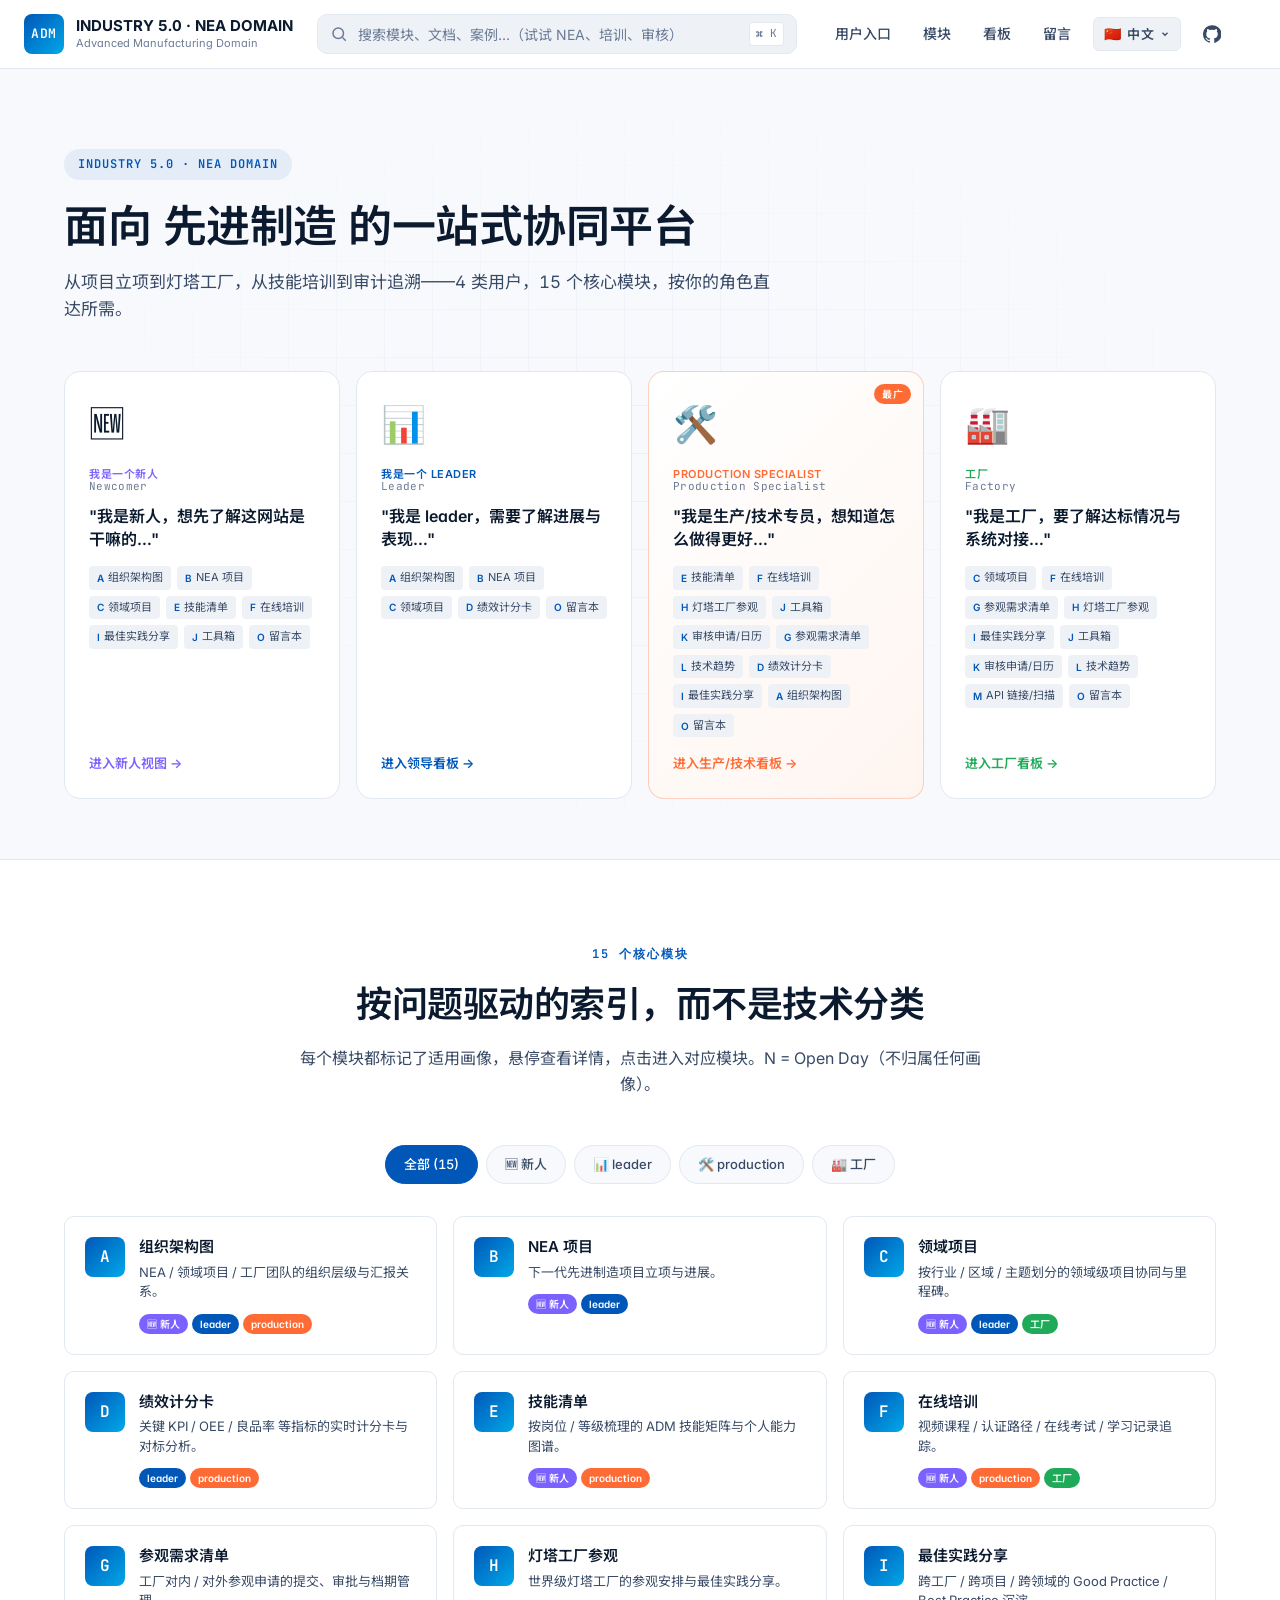
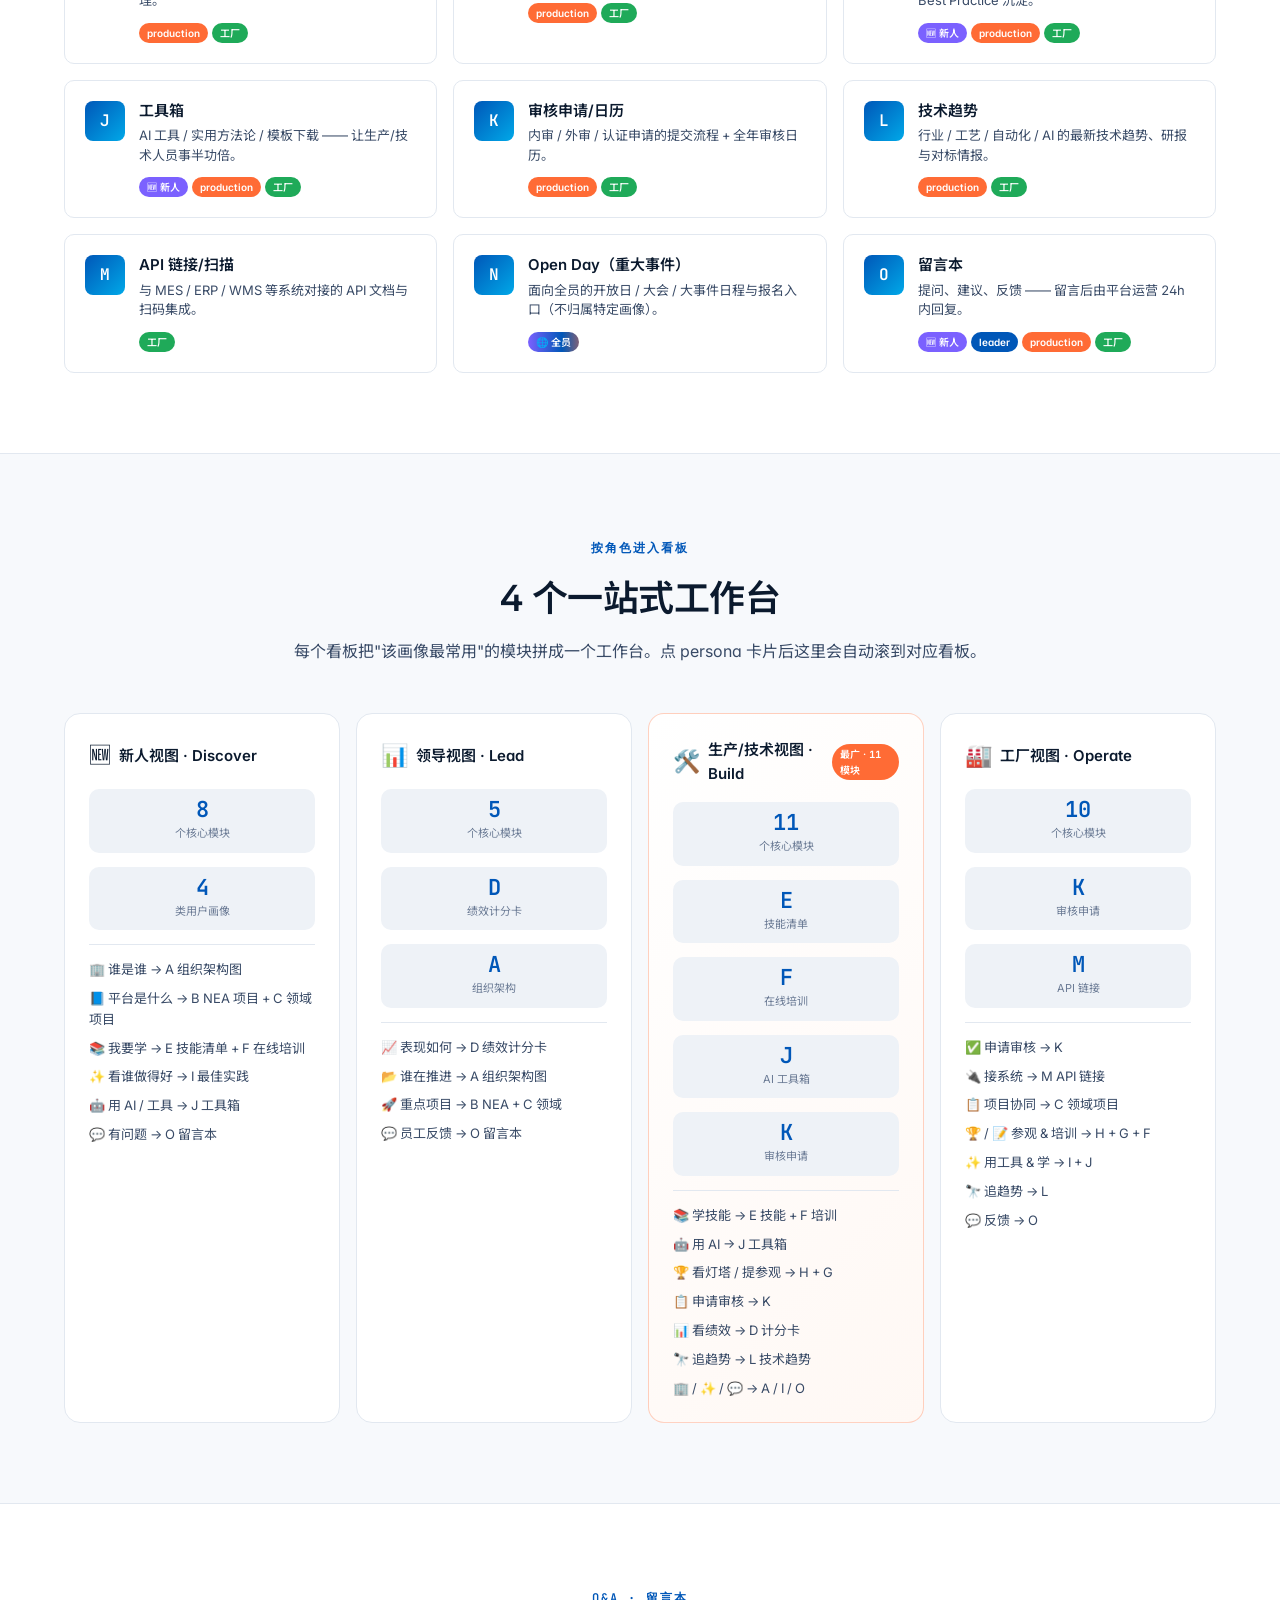
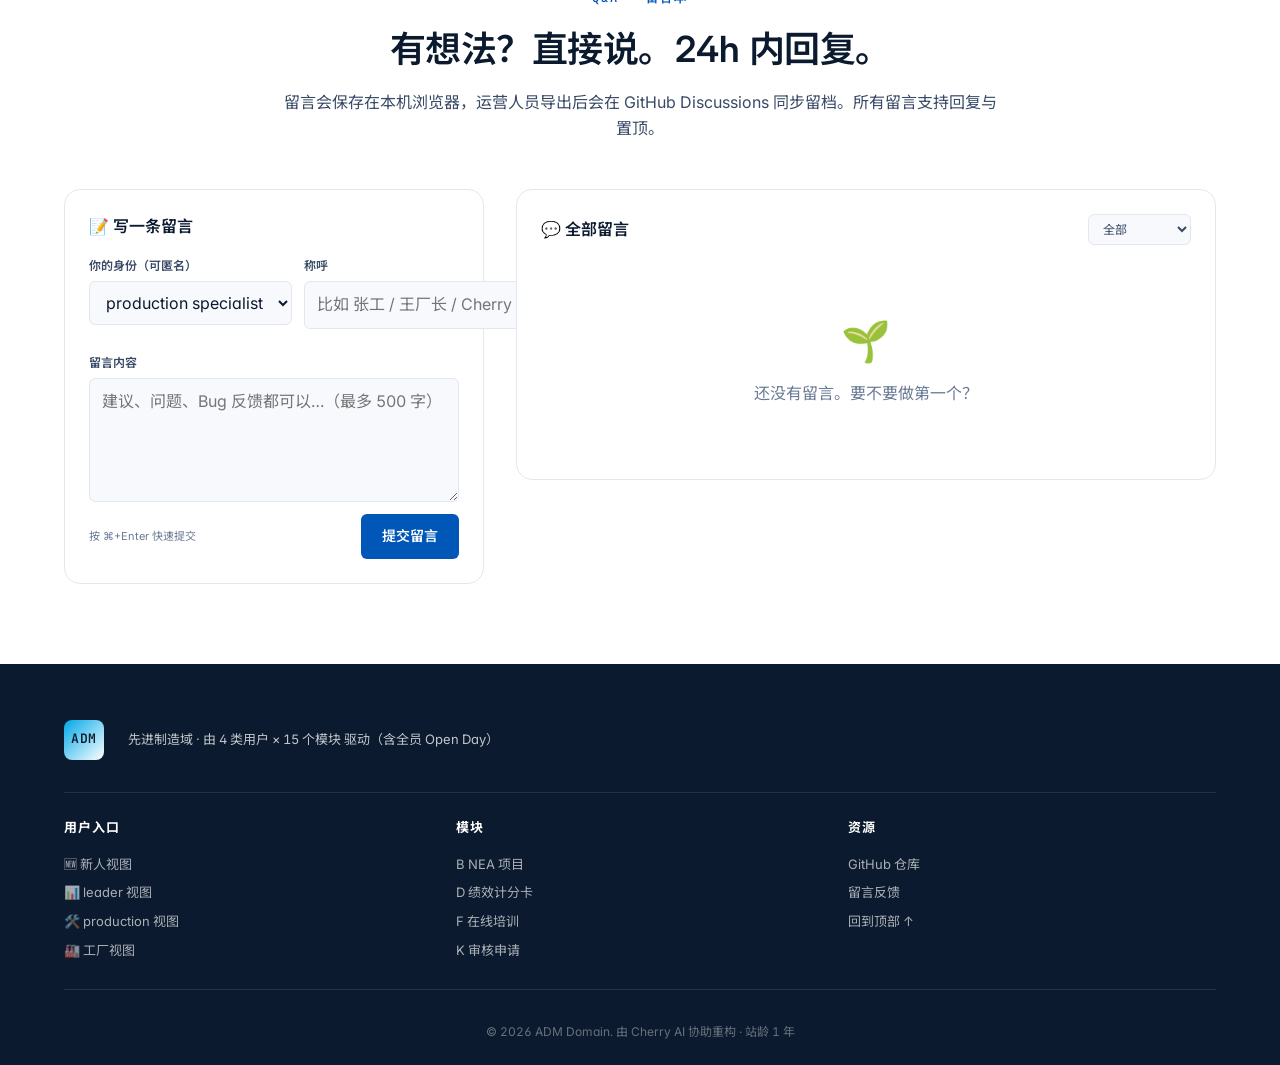
==== commit b630cc9c: "feat(v2.0): 按《网站用户画像》矩阵重排 4 画像 × 15 模块 依据图片《网站用户画像》调整 4 类用户画像与 15 个核心模块的对应关系。  画像重命名（按图片列名）： - A: 访客" ====
--- a/index.html
+++ b/index.html
@@ -4,7 +4,7 @@
     <meta charset="UTF-8">
     <meta name="viewport" content="width=device-width, initial-scale=1.0">
     <title>ADM 先进制造域 · Advanced Manufacturing Domain</title>
-    <meta name="description" content="面向访客/领导/生产/工厂 4 类用户画像的先进制造域平台。包含 NEA 项目、领域项目、绩效计分卡、技能培训、审核申请、灯塔工厂等 15 个核心模块。">
+    <meta name="description" content="面向新人 / leader / production specialist / 工厂 4 类用户画像的先进制造域平台。包含 15 个核心模块 (A-O)，按《网站用户画像》矩阵分配，N = Open Day 为全员事件。">
     <link rel="preconnect" href="https://fonts.googleapis.com">
     <link rel="preconnect" href="https://fonts.gstatic.com" crossorigin>
     <link href="https://fonts.googleapis.com/css2?family=Inter:wght@300;400;500;600;700&family=JetBrains+Mono:wght@400;500;700&family=Noto+Sans+SC:wght@300;400;500;600;700&family=Source+Han+Sans+SC:wght@300;400;500;600;700&display=swap" rel="stylesheet">
@@ -89,48 +89,56 @@
 
             <!-- 4 入口：persona chooser -->
             <div class="persona-grid" id="persona">
+                <!-- A 我是一个新人 (Newcomer) — 模块 A B C E F I J O（8） -->
                 <a href="#dashboards" class="persona-card persona-A" data-persona="A">
-                    <div class="persona-emoji">👀</div>
+                    <div class="persona-emoji">🆕</div>
                     <div class="persona-meta">
-                        <div class="persona-tag" data-i18n="persona.A.tag">访客 / 初学者</div>
-                        <div class="persona-q" data-i18n="persona.A.q">"这平台是干嘛的？"</div>
+                        <div class="persona-tag" data-i18n="persona.A.tag">我是一个新人</div>
+                        <div class="persona-en" data-i18n="persona.A.en">Newcomer</div>
+                        <div class="persona-q" data-i18n="persona.A.q">"我是新人，想先了解这网站是干嘛的…"</div>
                     </div>
                     <ul class="persona-modules">
-                        <li><span class="mid">B</span> <span data-i18n="mod.B.title">NEA 项目</span></li><li><span class="mid">C</span> <span data-i18n="mod.C.title">领域项目</span></li><li><span class="mid">I</span> <span data-i18n="mod.I.title">最佳实践</span></li>
+                        <li><span class="mid">A</span> <span data-i18n="mod.A.title">组织架构图</span></li><li><span class="mid">B</span> <span data-i18n="mod.B.title">NEA 项目</span></li><li><span class="mid">C</span> <span data-i18n="mod.C.title">领域项目</span></li><li><span class="mid">E</span> <span data-i18n="mod.E.title">技能清单</span></li><li><span class="mid">F</span> <span data-i18n="mod.F.title">在线培训</span></li><li><span class="mid">I</span> <span data-i18n="mod.I.title">最佳实践</span></li><li><span class="mid">J</span> <span data-i18n="mod.J.title">工具箱</span></li><li><span class="mid">O</span> <span data-i18n="mod.O.title">留言本</span></li>
                     </ul>
-                    <div class="persona-cta" data-i18n="persona.A.cta">进入访客视图 →</div>
+                    <div class="persona-cta" data-i18n="persona.A.cta">进入新人视图 →</div>
                 </a>
+                <!-- B 我是一个 leader — 模块 A B C D O（5） -->
                 <a href="#dashboards" class="persona-card persona-B" data-persona="B">
                     <div class="persona-emoji">📊</div>
                     <div class="persona-meta">
-                        <div class="persona-tag" data-i18n="persona.B.tag">领导者</div>
-                        <div class="persona-q" data-i18n="persona.B.q">"目前进展和表现如何？"</div>
+                        <div class="persona-tag" data-i18n="persona.B.tag">我是一个 leader</div>
+                        <div class="persona-en" data-i18n="persona.B.en">Leader</div>
+                        <div class="persona-q" data-i18n="persona.B.q">"我是 leader，需要了解进展与表现…"</div>
                     </div>
                     <ul class="persona-modules">
-                        <li><span class="mid">B</span> <span data-i18n="mod.B.title">NEA 项目</span></li><li><span class="mid">C</span> <span data-i18n="mod.C.title">领域项目</span></li><li><span class="mid">D</span> <span data-i18n="mod.D.title">绩效计分卡</span></li><li><span class="mid">I</span> <span data-i18n="mod.I.title">最佳实践</span></li><li><span class="mid">A</span> <span data-i18n="mod.A.title">组织架构图</span></li>
+                        <li><span class="mid">A</span> <span data-i18n="mod.A.title">组织架构图</span></li><li><span class="mid">B</span> <span data-i18n="mod.B.title">NEA 项目</span></li><li><span class="mid">C</span> <span data-i18n="mod.C.title">领域项目</span></li><li><span class="mid">D</span> <span data-i18n="mod.D.title">绩效计分卡</span></li><li><span class="mid">O</span> <span data-i18n="mod.O.title">留言本</span></li>
                     </ul>
                     <div class="persona-cta" data-i18n="persona.B.cta">进入领导看板 →</div>
                 </a>
+                <!-- C production specialist — 模块 A D E F G H I J K L O（11 最广） -->
                 <a href="#dashboards" class="persona-card persona-C persona-featured" data-persona="C">
-                    <div class="persona-badge" data-i18n="persona.C.badge">最广</div>
+                    <div class="persona-badge" data-i18n="persona.C.badge">最广 · 11 模块</div>
                     <div class="persona-emoji">🛠️</div>
                     <div class="persona-meta">
-                        <div class="persona-tag" data-i18n="persona.C.tag">生产 / 技术</div>
-                        <div class="persona-q" data-i18n="persona.C.q">"我怎么做得更好？"</div>
+                        <div class="persona-tag" data-i18n="persona.C.tag">production specialist</div>
+                        <div class="persona-en" data-i18n="persona.C.en">Production Specialist</div>
+                        <div class="persona-q" data-i18n="persona.C.q">"我是生产/技术专员，想知道怎么做得更好…"</div>
                     </div>
                     <ul class="persona-modules">
-                        <li><span class="mid">E</span> <span data-i18n="mod.E.title">技能清单</span></li><li><span class="mid">F</span> <span data-i18n="mod.F.title">在线培训</span></li><li><span class="mid">J</span> <span data-i18n="mod.J.title">工具箱</span></li><li><span class="mid">K</span> <span data-i18n="mod.K.title">审核申请</span></li><li><span class="mid">H</span> <span data-i18n="mod.H.title">灯塔工厂参观</span></li><li class="more" data-i18n="persona.C.more">+ 4 更多</li>
+                        <li><span class="mid">E</span> <span data-i18n="mod.E.title">技能清单</span></li><li><span class="mid">F</span> <span data-i18n="mod.F.title">在线培训</span></li><li><span class="mid">H</span> <span data-i18n="mod.H.title">灯塔工厂参观</span></li><li><span class="mid">J</span> <span data-i18n="mod.J.title">工具箱</span></li><li><span class="mid">K</span> <span data-i18n="mod.K.title">审核申请</span></li><li><span class="mid">G</span> <span data-i18n="mod.G.title">参观需求清单</span></li><li><span class="mid">L</span> <span data-i18n="mod.L.title">技术趋势</span></li><li><span class="mid">D</span> <span data-i18n="mod.D.title">绩效计分卡</span></li><li><span class="mid">I</span> <span data-i18n="mod.I.title">最佳实践</span></li><li><span class="mid">A</span> <span data-i18n="mod.A.title">组织架构图</span></li><li><span class="mid">O</span> <span data-i18n="mod.O.title">留言本</span></li>
                     </ul>
                     <div class="persona-cta" data-i18n="persona.C.cta">进入生产/技术看板 →</div>
                 </a>
+                <!-- D 工厂 — 模块 C F G H I J K L M O（10） -->
                 <a href="#dashboards" class="persona-card persona-D" data-persona="D">
                     <div class="persona-emoji">🏭</div>
                     <div class="persona-meta">
-                        <div class="persona-tag" data-i18n="persona.D.tag">工厂管理者</div>
-                        <div class="persona-q" data-i18n="persona.D.q">"我们工厂达标了吗？"</div>
+                        <div class="persona-tag" data-i18n="persona.D.tag">工厂</div>
+                        <div class="persona-en" data-i18n="persona.D.en">Factory</div>
+                        <div class="persona-q" data-i18n="persona.D.q">"我是工厂，要了解达标情况与系统对接…"</div>
                     </div>
                     <ul class="persona-modules">
-                        <li><span class="mid">K</span> <span data-i18n="mod.K.title">审核申请</span></li><li><span class="mid">A</span> <span data-i18n="mod.A.title">组织架构图</span></li><li><span class="mid">I</span> <span data-i18n="mod.I.title">最佳实践</span></li><li><span class="mid">D</span> <span data-i18n="mod.D.title">绩效计分卡</span></li>
+                        <li><span class="mid">C</span> <span data-i18n="mod.C.title">领域项目</span></li><li><span class="mid">F</span> <span data-i18n="mod.F.title">在线培训</span></li><li><span class="mid">G</span> <span data-i18n="mod.G.title">参观需求清单</span></li><li><span class="mid">H</span> <span data-i18n="mod.H.title">灯塔工厂参观</span></li><li><span class="mid">I</span> <span data-i18n="mod.I.title">最佳实践</span></li><li><span class="mid">J</span> <span data-i18n="mod.J.title">工具箱</span></li><li><span class="mid">K</span> <span data-i18n="mod.K.title">审核申请</span></li><li><span class="mid">L</span> <span data-i18n="mod.L.title">技术趋势</span></li><li><span class="mid">M</span> <span data-i18n="mod.M.title">API 链接</span></li><li><span class="mid">O</span> <span data-i18n="mod.O.title">留言本</span></li>
                     </ul>
                     <div class="persona-cta" data-i18n="persona.D.cta">进入工厂看板 →</div>
                 </a>
@@ -149,110 +157,122 @@
 
             <div class="module-filter" id="moduleFilter" role="tablist" aria-label="按画像筛选模块">
                 <button class="filter-btn active" data-filter="all" data-i18n="filter.all">全部 (15)</button>
-                <button class="filter-btn" data-filter="A" data-i18n="filter.A">👀 访客</button>
-                <button class="filter-btn" data-filter="B" data-i18n="filter.B">📊 领导</button>
-                <button class="filter-btn" data-filter="C" data-i18n="filter.C">🛠️ 生产</button>
+                <button class="filter-btn" data-filter="A" data-i18n="filter.A">🆕 新人</button>
+                <button class="filter-btn" data-filter="B" data-i18n="filter.B">📊 leader</button>
+                <button class="filter-btn" data-filter="C" data-i18n="filter.C">🛠️ production</button>
                 <button class="filter-btn" data-filter="D" data-i18n="filter.D">🏭 工厂</button>
             </div>
 
             <div class="module-grid" id="moduleGrid">
-                <!-- A Organization chart -->
-                <article class="module-card m-org" data-modules="A" data-personas="B D">
+                <!-- A Organization chart —— A 新人 + B leader + C production -->
+                <article class="module-card m-org" data-modules="A" data-personas="A B C">
                     <div class="module-id">A</div>
                     <div class="module-body">
                         <h3 data-i18n="mod.A.title">组织架构图 <span class="module-en" data-i18n="mod.A.en">Organization Chart</span></h3>
                         <p data-i18n="mod.A.desc">NEA / 领域项目 / 工厂团队的组织层级与汇报关系。</p>
-                        <div class="module-tags"><span class="tag-pill p-B" data-i18n="tag.B">领导</span><span class="tag-pill p-D" data-i18n="tag.D">工厂</span></div>
-                    </div>
-                </article>
-                <article class="module-card m-nea" data-modules="B" data-personas="A B C">
+                        <div class="module-tags"><span class="tag-pill p-A" data-i18n="tag.A">🆕 新人</span><span class="tag-pill p-B" data-i18n="tag.B">leader</span><span class="tag-pill p-C" data-i18n="tag.C">production</span></div>
+                    </div>
+                </article>
+                <!-- B NEA —— A 新人 + B leader -->
+                <article class="module-card m-nea" data-modules="B" data-personas="A B">
                     <div class="module-id">B</div>
                     <div class="module-body">
                         <h3 data-i18n="mod.B.title">NEA 项目 <span class="module-en" data-i18n="mod.B.en">NEA Project</span></h3>
                         <p data-i18n="mod.B.desc">下一代先进制造项目立项与进展。</p>
-                        <div class="module-tags"><span class="tag-pill p-A" data-i18n="tag.A">访客</span><span class="tag-pill p-B" data-i18n="tag.B">领导</span><span class="tag-pill p-C" data-i18n="tag.C">生产</span></div>
-                    </div>
-                </article>
-                <article class="module-card m-domain" data-modules="C" data-personas="A B C">
+                        <div class="module-tags"><span class="tag-pill p-A" data-i18n="tag.A">🆕 新人</span><span class="tag-pill p-B" data-i18n="tag.B">leader</span></div>
+                    </div>
+                </article>
+                <!-- C Domain —— A 新人 + B leader + D 工厂 -->
+                <article class="module-card m-domain" data-modules="C" data-personas="A B D">
                     <div class="module-id">C</div>
                     <div class="module-body">
                         <h3 data-i18n="mod.C.title">领域项目 <span class="module-en" data-i18n="mod.C.en">Domain Project</span></h3>
                         <p data-i18n="mod.C.desc">按行业 / 区域 / 主题划分的领域级项目协同与里程碑。</p>
-                        <div class="module-tags"><span class="tag-pill p-A" data-i18n="tag.A">访客</span><span class="tag-pill p-B" data-i18n="tag.B">领导</span><span class="tag-pill p-C" data-i18n="tag.C">生产</span></div>
-                    </div>
-                </article>
-                <article class="module-card m-perf" data-modules="D" data-personas="B C D">
+                        <div class="module-tags"><span class="tag-pill p-A" data-i18n="tag.A">🆕 新人</span><span class="tag-pill p-B" data-i18n="tag.B">leader</span><span class="tag-pill p-D" data-i18n="tag.D">工厂</span></div>
+                    </div>
+                </article>
+                <!-- D Perf report —— B leader + C production -->
+                <article class="module-card m-perf" data-modules="D" data-personas="B C">
                     <div class="module-id">D</div>
                     <div class="module-body">
-                        <h3 data-i18n="mod.D.title">绩效计分卡 <span class="module-en" data-i18n="mod.D.en">Performance Scorecard</span></h3>
+                        <h3 data-i18n="mod.D.title">绩效计分卡 <span class="module-en" data-i18n="mod.D.en">Performance Scorecard (DKT KPI)</span></h3>
                         <p data-i18n="mod.D.desc">关键 KPI / OEE / 良品率 等指标的实时计分卡与对标分析。</p>
-                        <div class="module-tags"><span class="tag-pill p-B" data-i18n="tag.B">领导</span><span class="tag-pill p-C" data-i18n="tag.C">生产</span><span class="tag-pill p-D" data-i18n="tag.D">工厂</span></div>
-                    </div>
-                </article>
-                <article class="module-card m-skills" data-modules="E" data-personas="C">
+                        <div class="module-tags"><span class="tag-pill p-B" data-i18n="tag.B">leader</span><span class="tag-pill p-C" data-i18n="tag.C">production</span></div>
+                    </div>
+                </article>
+                <!-- E Skills —— A 新人 + C production -->
+                <article class="module-card m-skills" data-modules="E" data-personas="A C">
                     <div class="module-id">E</div>
                     <div class="module-body">
                         <h3 data-i18n="mod.E.title">技能清单 <span class="module-en" data-i18n="mod.E.en">Skills List</span></h3>
                         <p data-i18n="mod.E.desc">按岗位 / 等级梳理的 ADM 技能矩阵与个人能力图谱。</p>
-                        <div class="module-tags"><span class="tag-pill p-C" data-i18n="tag.C">生产</span></div>
-                    </div>
-                </article>
-                <article class="module-card m-training" data-modules="F" data-personas="C">
+                        <div class="module-tags"><span class="tag-pill p-A" data-i18n="tag.A">🆕 新人</span><span class="tag-pill p-C" data-i18n="tag.C">production</span></div>
+                    </div>
+                </article>
+                <!-- F Training —— A 新人 + C production + D 工厂 -->
+                <article class="module-card m-training" data-modules="F" data-personas="A C D">
                     <div class="module-id">F</div>
                     <div class="module-body">
                         <h3 data-i18n="mod.F.title">在线培训 <span class="module-en" data-i18n="mod.F.en">Training Online</span></h3>
                         <p data-i18n="mod.F.desc">视频课程 / 认证路径 / 在线考试 / 学习记录追踪。</p>
-                        <div class="module-tags"><span class="tag-pill p-C" data-i18n="tag.C">生产</span></div>
-                    </div>
-                </article>
-                <article class="module-card m-visitn" data-modules="G" data-personas="C">
+                        <div class="module-tags"><span class="tag-pill p-A" data-i18n="tag.A">🆕 新人</span><span class="tag-pill p-C" data-i18n="tag.C">production</span><span class="tag-pill p-D" data-i18n="tag.D">工厂</span></div>
+                    </div>
+                </article>
+                <!-- G Visit needs —— C production + D 工厂 -->
+                <article class="module-card m-visitn" data-modules="G" data-personas="C D">
                     <div class="module-id">G</div>
                     <div class="module-body">
                         <h3 data-i18n="mod.G.title">参观需求清单 <span class="module-en" data-i18n="mod.G.en">Visit Needs List</span></h3>
                         <p data-i18n="mod.G.desc">工厂对内 / 对外参观申请的提交、审批与档期管理。</p>
-                        <div class="module-tags"><span class="tag-pill p-C" data-i18n="tag.C">生产</span></div>
-                    </div>
-                </article>
-                <article class="module-card m-lighthouse" data-modules="H" data-personas="C">
+                        <div class="module-tags"><span class="tag-pill p-C" data-i18n="tag.C">production</span><span class="tag-pill p-D" data-i18n="tag.D">工厂</span></div>
+                    </div>
+                </article>
+                <!-- H Lighthouse —— C production + D 工厂 -->
+                <article class="module-card m-lighthouse" data-modules="H" data-personas="C D">
                     <div class="module-id">H</div>
                     <div class="module-body">
                         <h3 data-i18n="mod.H.title">灯塔工厂参观 <span class="module-en" data-i18n="mod.H.en">Lighthouse Factory BP/GP Sharing</span></h3>
                         <p data-i18n="mod.H.desc">世界级灯塔工厂的参观安排与最佳实践分享。</p>
-                        <div class="module-tags"><span class="tag-pill p-C" data-i18n="tag.C">生产</span></div>
-                    </div>
-                </article>
-                <article class="module-card m-share" data-modules="I" data-personas="A B C D">
+                        <div class="module-tags"><span class="tag-pill p-C" data-i18n="tag.C">production</span><span class="tag-pill p-D" data-i18n="tag.D">工厂</span></div>
+                    </div>
+                </article>
+                <!-- I GP/BP —— A 新人 + C production + D 工厂（不再归属 leader） -->
+                <article class="module-card m-share" data-modules="I" data-personas="A C D">
                     <div class="module-id">I</div>
                     <div class="module-body">
                         <h3 data-i18n="mod.I.title">最佳实践分享 <span class="module-en" data-i18n="mod.I.en">GP/BP Sharing</span></h3>
                         <p data-i18n="mod.I.desc">跨工厂 / 跨项目 / 跨领域的 Good Practice / Best Practice 沉淀。</p>
-                        <div class="module-tags"><span class="tag-pill p-A" data-i18n="tag.A">访客</span><span class="tag-pill p-B" data-i18n="tag.B">领导</span><span class="tag-pill p-C" data-i18n="tag.C">生产</span><span class="tag-pill p-D" data-i18n="tag.D">工厂</span></div>
-                    </div>
-                </article>
-                <article class="module-card m-tools" data-modules="J" data-personas="C">
+                        <div class="module-tags"><span class="tag-pill p-A" data-i18n="tag.A">🆕 新人</span><span class="tag-pill p-C" data-i18n="tag.C">production</span><span class="tag-pill p-D" data-i18n="tag.D">工厂</span></div>
+                    </div>
+                </article>
+                <!-- J Tools —— A 新人 + C production + D 工厂 -->
+                <article class="module-card m-tools" data-modules="J" data-personas="A C D">
                     <div class="module-id">J</div>
                     <div class="module-body">
                         <h3 data-i18n="mod.J.title">工具箱 <span class="module-en" data-i18n="mod.J.en">Tools (AI / Useful Methods)</span></h3>
                         <p data-i18n="mod.J.desc">AI 工具 / 实用方法论 / 模板下载 —— 让生产/技术人员事半功倍。</p>
-                        <div class="module-tags"><span class="tag-pill p-C" data-i18n="tag.C">生产</span></div>
-                    </div>
-                </article>
+                        <div class="module-tags"><span class="tag-pill p-A" data-i18n="tag.A">🆕 新人</span><span class="tag-pill p-C" data-i18n="tag.C">production</span><span class="tag-pill p-D" data-i18n="tag.D">工厂</span></div>
+                    </div>
+                </article>
+                <!-- K Audit —— C production + D 工厂 -->
                 <article class="module-card m-audit" data-modules="K" data-personas="C D">
                     <div class="module-id">K</div>
                     <div class="module-body">
                         <h3 data-i18n="mod.K.title">审核申请/日历 <span class="module-en" data-i18n="mod.K.en">Audit Application & Calendar</span></h3>
                         <p data-i18n="mod.K.desc">内审 / 外审 / 认证申请的提交流程 + 全年审核日历。</p>
-                        <div class="module-tags"><span class="tag-pill p-C" data-i18n="tag.C">生产</span><span class="tag-pill p-D" data-i18n="tag.D">工厂</span></div>
-                    </div>
-                </article>
-                <article class="module-card m-trace" data-modules="L" data-personas="D">
+                        <div class="module-tags"><span class="tag-pill p-C" data-i18n="tag.C">production</span><span class="tag-pill p-D" data-i18n="tag.D">工厂</span></div>
+                    </div>
+                </article>
+                <!-- L Tech Trends —— C production + D 工厂（重命名：从追溯性 → 技术趋势） -->
+                <article class="module-card m-trends" data-modules="L" data-personas="C D">
                     <div class="module-id">L</div>
                     <div class="module-body">
-                        <h3 data-i18n="mod.L.title">追溯性 <span class="module-en" data-i18n="mod.L.en">Traceability</span></h3>
-                        <p data-i18n="mod.L.desc">物料 / 工艺 / 设备的全链路追溯与一键反查。</p>
-                        <div class="module-tags"><span class="tag-pill p-D" data-i18n="tag.D">工厂</span></div>
-                    </div>
-                </article>
+                        <h3 data-i18n="mod.L.title">技术趋势 <span class="module-en" data-i18n="mod.L.en">Tech Trends</span></h3>
+                        <p data-i18n="mod.L.desc">行业 / 工艺 / 自动化 / AI 的最新技术趋势、研报与对标情报。</p>
+                        <div class="module-tags"><span class="tag-pill p-C" data-i18n="tag.C">production</span><span class="tag-pill p-D" data-i18n="tag.D">工厂</span></div>
+                    </div>
+                </article>
+                <!-- M API —— 仅 D 工厂 -->
                 <article class="module-card m-api" data-modules="M" data-personas="D">
                     <div class="module-id">M</div>
                     <div class="module-body">
@@ -261,20 +281,22 @@
                         <div class="module-tags"><span class="tag-pill p-D" data-i18n="tag.D">工厂</span></div>
                     </div>
                 </article>
-                <article class="module-card m-source" data-modules="N" data-personas="D">
+                <!-- N Open Day —— 不归属任何画像（全员事件） -->
+                <article class="module-card m-openday" data-modules="N" data-personas="">
                     <div class="module-id">N</div>
                     <div class="module-body">
-                        <h3 data-i18n="mod.N.title">寻源查询 <span class="module-en" data-i18n="mod.N.en">Sourcing Searching</span></h3>
-                        <p data-i18n="mod.N.desc">供应商寻源 / 比价 / 历史合作记录的统一查询入口。</p>
-                        <div class="module-tags"><span class="tag-pill p-D" data-i18n="tag.D">工厂</span></div>
-                    </div>
-                </article>
+                        <h3 data-i18n="mod.N.title">Open Day <small class="module-extra" data-i18n="mod.N.extra">(重大事件)</small> <span class="module-en" data-i18n="mod.N.en">Open Day (Major Events)</span></h3>
+                        <p data-i18n="mod.N.desc">面向全员的开放日 / 大会 / 大事件日程与报名入口。</p>
+                        <div class="module-tags"><span class="tag-pill tag-all" data-i18n="tag.all">🌐 全员</span></div>
+                    </div>
+                </article>
+                <!-- O Q&A —— 全部画像 -->
                 <article class="module-card m-qa" data-modules="O" data-personas="A B C D">
                     <div class="module-id">O</div>
                     <div class="module-body">
                         <h3 data-i18n="mod.O.title">留言本 <span class="module-en" data-i18n="mod.O.en">Q&A / Feedback</span></h3>
                         <p data-i18n="mod.O.desc">提问、建议、反馈 —— 留言后由平台运营 24h 内回复。</p>
-                        <div class="module-tags"><span class="tag-pill p-A" data-i18n="tag.A">访客</span><span class="tag-pill p-B" data-i18n="tag.B">领导</span><span class="tag-pill p-C" data-i18n="tag.C">生产</span><span class="tag-pill p-D" data-i18n="tag.D">工厂</span></div>
+                        <div class="module-tags"><span class="tag-pill p-A" data-i18n="tag.A">🆕 新人</span><span class="tag-pill p-B" data-i18n="tag.B">leader</span><span class="tag-pill p-C" data-i18n="tag.C">production</span><span class="tag-pill p-D" data-i18n="tag.D">工厂</span></div>
                     </div>
                 </article>
             </div>
@@ -291,53 +313,72 @@
             </div>
 
             <div class="dashboard-grid" id="dashboardGrid">
+                <!-- A 新人 — A, B, C, E, F, I, J, O（8） -->
                 <div class="dashboard-card" data-persona="A">
-                    <div class="dashboard-head"><span class="d-emoji">👀</span><h3 data-i18n="dash.A.title">访客视图 · Discover</h3></div>
+                    <div class="dashboard-head"><span class="d-emoji">🆕</span><h3 data-i18n="dash.A.title">新人视图 · Discover</h3></div>
                     <div class="dashboard-body">
-                        <div class="kpi-mini"><div class="kpi-num">15</div><div class="kpi-label" data-i18n="dash.A.kpi1">个核心模块</div></div>
+                        <div class="kpi-mini"><div class="kpi-num">8</div><div class="kpi-label" data-i18n="dash.A.kpi1">个核心模块</div></div>
                         <div class="kpi-mini"><div class="kpi-num">4</div><div class="kpi-label" data-i18n="dash.A.kpi2">类用户画像</div></div>
                         <ul class="d-list">
-                            <li data-i18n="dash.A.item1">📘 平台是什么 → B NEA 项目</li>
-                            <li data-i18n="dash.A.item2">🌍 在做什么 → C 领域项目</li>
-                            <li data-i18n="dash.A.item3">✨ 谁做得好 → I 最佳实践</li>
+                            <li data-i18n="dash.A.item1">🏢 谁是谁 → A 组织架构图</li>
+                            <li data-i18n="dash.A.item2">📘 平台是什么 → B NEA 项目 + C 领域项目</li>
+                            <li data-i18n="dash.A.item3">📚 我要学 → E 技能清单 + F 在线培训</li>
+                            <li data-i18n="dash.A.item4">✨ 看谁做得好 → I 最佳实践</li>
+                            <li data-i18n="dash.A.item5">🤖 用 AI / 工具 → J 工具箱</li>
+                            <li data-i18n="dash.A.item6">💬 有问题 → O 留言本</li>
                         </ul>
                     </div>
                 </div>
+                <!-- B leader — A, B, C, D, O（5） -->
                 <div class="dashboard-card" data-persona="B">
                     <div class="dashboard-head"><span class="d-emoji">📊</span><h3 data-i18n="dash.B.title">领导视图 · Lead</h3></div>
                     <div class="dashboard-body">
-                        <div class="kpi-mini"><div class="kpi-num">D</div><div class="kpi-label" data-i18n="dash.B.kpi1">绩效计分卡</div></div>
+                        <div class="kpi-mini"><div class="kpi-num">5</div><div class="kpi-label" data-i18n="dash.B.kpi1">个核心模块</div></div>
+                        <div class="kpi-mini"><div class="kpi-num">D</div><div class="kpi-label" data-i18n="dash.B.kpi1b">绩效计分卡</div></div>
                         <div class="kpi-mini"><div class="kpi-num">A</div><div class="kpi-label" data-i18n="dash.B.kpi2">组织架构</div></div>
                         <ul class="d-list">
                             <li data-i18n="dash.B.item1">📈 表现如何 → D 绩效计分卡</li>
                             <li data-i18n="dash.B.item2">📂 谁在推进 → A 组织架构</li>
-                            <li data-i18n="dash.B.item3">📰 行业资讯 → I 最佳实践</li>
+                            <li data-i18n="dash.B.item3">🚀 重点项目 → B NEA + C 领域</li>
+                            <li data-i18n="dash.B.item4">💬 员工反馈 → O 留言本</li>
                         </ul>
                     </div>
                 </div>
+                <!-- C production specialist — A, D, E, F, G, H, I, J, K, L, O（11） -->
                 <div class="dashboard-card dashboard-featured" data-persona="C">
-                    <div class="dashboard-head"><span class="d-emoji">🛠️</span><h3 data-i18n="dash.C.title">生产/技术视图 · Build</h3><span class="d-badge" data-i18n="dash.C.badge">最广</span></div>
+                    <div class="dashboard-head"><span class="d-emoji">🛠️</span><h3 data-i18n="dash.C.title">生产/技术视图 · Build</h3><span class="d-badge" data-i18n="dash.C.badge">最广 · 11 模块</span></div>
                     <div class="dashboard-body">
+                        <div class="kpi-mini"><div class="kpi-num">11</div><div class="kpi-label" data-i18n="dash.C.kpi0">个核心模块</div></div>
                         <div class="kpi-mini"><div class="kpi-num">E</div><div class="kpi-label" data-i18n="dash.C.kpi1">技能清单</div></div>
                         <div class="kpi-mini"><div class="kpi-num">F</div><div class="kpi-label" data-i18n="dash.C.kpi2">在线培训</div></div>
                         <div class="kpi-mini"><div class="kpi-num">J</div><div class="kpi-label" data-i18n="dash.C.kpi3">AI 工具箱</div></div>
                         <div class="kpi-mini"><div class="kpi-num">K</div><div class="kpi-label" data-i18n="dash.C.kpi4">审核申请</div></div>
                         <ul class="d-list">
-                            <li data-i18n="dash.C.item1">📚 我要学 → E 技能 + F 培训</li>
+                            <li data-i18n="dash.C.item1">📚 学技能 → E 技能 + F 培训</li>
                             <li data-i18n="dash.C.item2">🤖 用 AI → J 工具箱</li>
-                            <li data-i18n="dash.C.item3">🏆 看灯塔 → H 灯塔工厂</li>
+                            <li data-i18n="dash.C.item3">🏆 看灯塔 / 提参观 → H + G</li>
+                            <li data-i18n="dash.C.item4">📋 申请审核 → K</li>
+                            <li data-i18n="dash.C.item5">📊 看绩效 → D 计分卡</li>
+                            <li data-i18n="dash.C.item6">🔭 追趋势 → L 技术趋势</li>
+                            <li data-i18n="dash.C.item7">🏢 / ✨ / 💬 → A / I / O</li>
                         </ul>
                     </div>
                 </div>
+                <!-- D 工厂 — C, F, G, H, I, J, K, L, M, O（10） -->
                 <div class="dashboard-card" data-persona="D">
                     <div class="dashboard-head"><span class="d-emoji">🏭</span><h3 data-i18n="dash.D.title">工厂视图 · Operate</h3></div>
                     <div class="dashboard-body">
+                        <div class="kpi-mini"><div class="kpi-num">10</div><div class="kpi-label" data-i18n="dash.D.kpi0">个核心模块</div></div>
                         <div class="kpi-mini"><div class="kpi-num">K</div><div class="kpi-label" data-i18n="dash.D.kpi1">审核申请</div></div>
-                        <div class="kpi-mini"><div class="kpi-num">L</div><div class="kpi-label" data-i18n="dash.D.kpi2">追溯性</div></div>
+                        <div class="kpi-mini"><div class="kpi-num">M</div><div class="kpi-label" data-i18n="dash.D.kpi2">API 链接</div></div>
                         <ul class="d-list">
-                            <li data-i18n="dash.D.item1">✅ 申请审核 → K 审核申请</li>
-                            <li data-i18n="dash.D.item2">🔎 查追溯 → L 追溯性</li>
-                            <li data-i18n="dash.D.item3">🔌 接系统 → M API 链接</li>
+                            <li data-i18n="dash.D.item1">✅ 申请审核 → K</li>
+                            <li data-i18n="dash.D.item2">🔌 接系统 → M API 链接</li>
+                            <li data-i18n="dash.D.item3">📋 项目协同 → C 领域项目</li>
+                            <li data-i18n="dash.D.item4">🏆 / 📝 参观 & 培训 → H + G + F</li>
+                            <li data-i18n="dash.D.item5">✨ 用工具 & 学 → I + J</li>
+                            <li data-i18n="dash.D.item6">🔭 追趋势 → L</li>
+                            <li data-i18n="dash.D.item7">💬 反馈 → O</li>
                         </ul>
                     </div>
                 </div>
@@ -361,9 +402,9 @@
                         <label>
                             <span data-i18n="form.persona">你的身份（可匿名）</span>
                             <select name="persona" required>
-                                <option value="A" data-i18n="persona.A.tag">👀 访客</option>
-                                <option value="B" data-i18n="persona.B.tag">📊 领导</option>
-                                <option value="C" selected data-i18n="persona.C.tag">🛠️ 生产/技术</option>
+                                <option value="A" data-i18n="persona.A.tag">🆕 我是一个新人</option>
+                                <option value="B" data-i18n="persona.B.tag">📊 我是一个 leader</option>
+                                <option value="C" selected data-i18n="persona.C.tag">🛠️ production specialist</option>
                                 <option value="D" data-i18n="persona.D.tag">🏭 工厂</option>
                             </select>
                         </label>
@@ -387,9 +428,9 @@
                         <h3 data-i18n="list.h3">💬 全部留言 <span class="count-badge" id="msgCount">0</span></h3>
                         <select id="msgFilter" class="msg-filter">
                             <option value="all" data-i18n="list.filter.all">全部</option>
-                            <option value="A" data-i18n="list.filter.A">访客</option>
-                            <option value="B" data-i18n="list.filter.B">领导</option>
-                            <option value="C" data-i18n="list.filter.C">生产/技术</option>
+                            <option value="A" data-i18n="list.filter.A">🆕 新人</option>
+                            <option value="B" data-i18n="list.filter.B">leader</option>
+                            <option value="C" data-i18n="list.filter.C">production</option>
                             <option value="D" data-i18n="list.filter.D">工厂</option>
                         </select>
                     </div>
@@ -415,10 +456,10 @@
             <div class="footer-cols">
                 <div>
                     <h4 data-i18n="footer.col1.title">用户入口</h4>
-                    <a href="#persona" data-i18n="footer.col1.l1">访客视图</a>
-                    <a href="#persona" data-i18n="footer.col1.l2">领导视图</a>
-                    <a href="#persona" data-i18n="footer.col1.l3">生产/技术视图</a>
-                    <a href="#persona" data-i18n="footer.col1.l4">工厂视图</a>
+                    <a href="#persona" data-i18n="footer.col1.l1">🆕 新人视图</a>
+                    <a href="#persona" data-i18n="footer.col1.l2">📊 leader 视图</a>
+                    <a href="#persona" data-i18n="footer.col1.l3">🛠️ production 视图</a>
+                    <a href="#persona" data-i18n="footer.col1.l4">🏭 工厂视图</a>
                 </div>
                 <div>
                     <h4 data-i18n="footer.col2.title">模块</h4>
@@ -435,7 +476,7 @@
                 </div>
             </div>
             <div class="footer-bottom">
-                <p data-i18n="footer.bottom">© 2026 ADM Domain. 由 Cherry AI 协助重构 · 站龄 1 年</p>
+                <p data-i18n="footer.bottom">© 2026 ADM Domain. 由 Cherry AI 协助重构 · v2.0 升级至《网站用户画像》矩阵 · 站龄 1 年</p>
             </div>
         </div>
     </footer>
--- a/css/style.css
+++ b/css/style.css
@@ -15,11 +15,12 @@
     --accent: #00A8E8;
     --accent-glow: rgba(0, 168, 232, 0.18);
 
-    /* 4 画像配色 */
-    --p-A: #7B61FF;   /* 访客 - 紫 */
-    --p-B: #0057B8;   /* 领导 - 蓝 */
-    --p-C: #FF6B35;   /* 生产 - 橙 */
-    --p-D: #1FAA59;   /* 工厂 - 绿 */
+    /* 4 画像配色 —— 按图片《网站用户画像》 */
+    --p-A: #7B61FF;   /* A = 我是一个新人 (Newcomer) - 紫 */
+    --p-B: #0057B8;   /* B = 我是一个 leader - 蓝 */
+    --p-C: #FF6B35;   /* C = production specialist - 橙 */
+    --p-D: #1FAA59;   /* D = 工厂 (Factory) - 绿 */
+    --p-all: #6B7280; /* N = Open Day 全员 - 灰 */
 
     /* 中性色（浅色专业风） */
     --bg: #F7F9FC;
@@ -471,6 +472,14 @@
     margin-bottom: 16px;
     line-height: 1.4;
 }
+.persona-en {
+    font-size: 11px;
+    color: var(--ink-3);
+    font-family: 'JetBrains Mono', monospace;
+    margin-top: -10px;
+    margin-bottom: 10px;
+    letter-spacing: 0.3px;
+}
 
 .persona-modules {
     list-style: none;
@@ -655,6 +664,27 @@
 .tag-pill.p-B { background: var(--p-B); }
 .tag-pill.p-C { background: var(--p-C); }
 .tag-pill.p-D { background: var(--p-D); }
+.tag-pill.tag-all {
+    background: linear-gradient(90deg, var(--p-A), var(--p-B), var(--p-C), var(--p-D));
+    background-size: 200% 100%;
+    color: #fff;
+    animation: tag-shimmer 6s linear infinite;
+}
+@keyframes tag-shimmer {
+    0% { background-position: 0% 50%; }
+    100% { background-position: 200% 50%; }
+}
+.module-extra {
+    display: inline-block;
+    font-size: 11px;
+    font-weight: 500;
+    color: var(--ink-3);
+    background: var(--bg-soft);
+    padding: 1px 6px;
+    border-radius: 4px;
+    margin-left: 4px;
+    vertical-align: middle;
+}
 
 .module-card.hidden { display: none; }
 
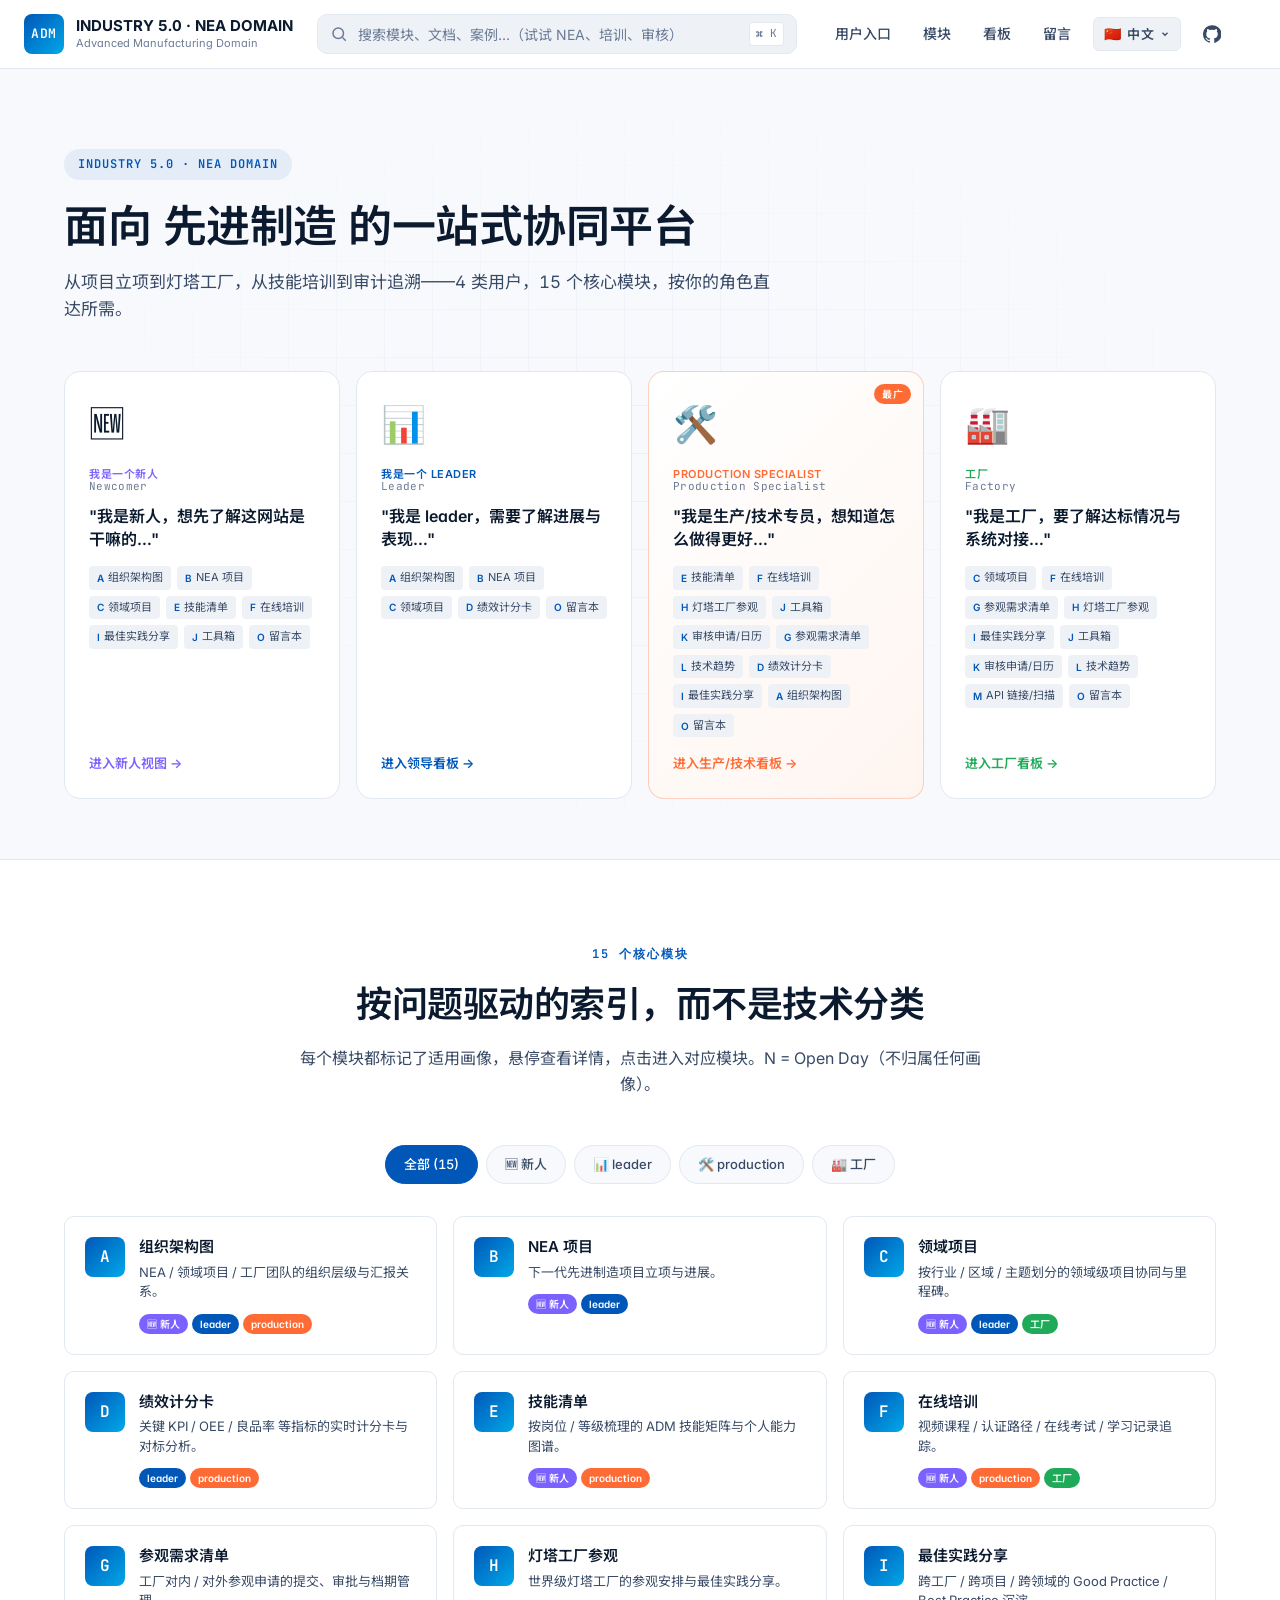
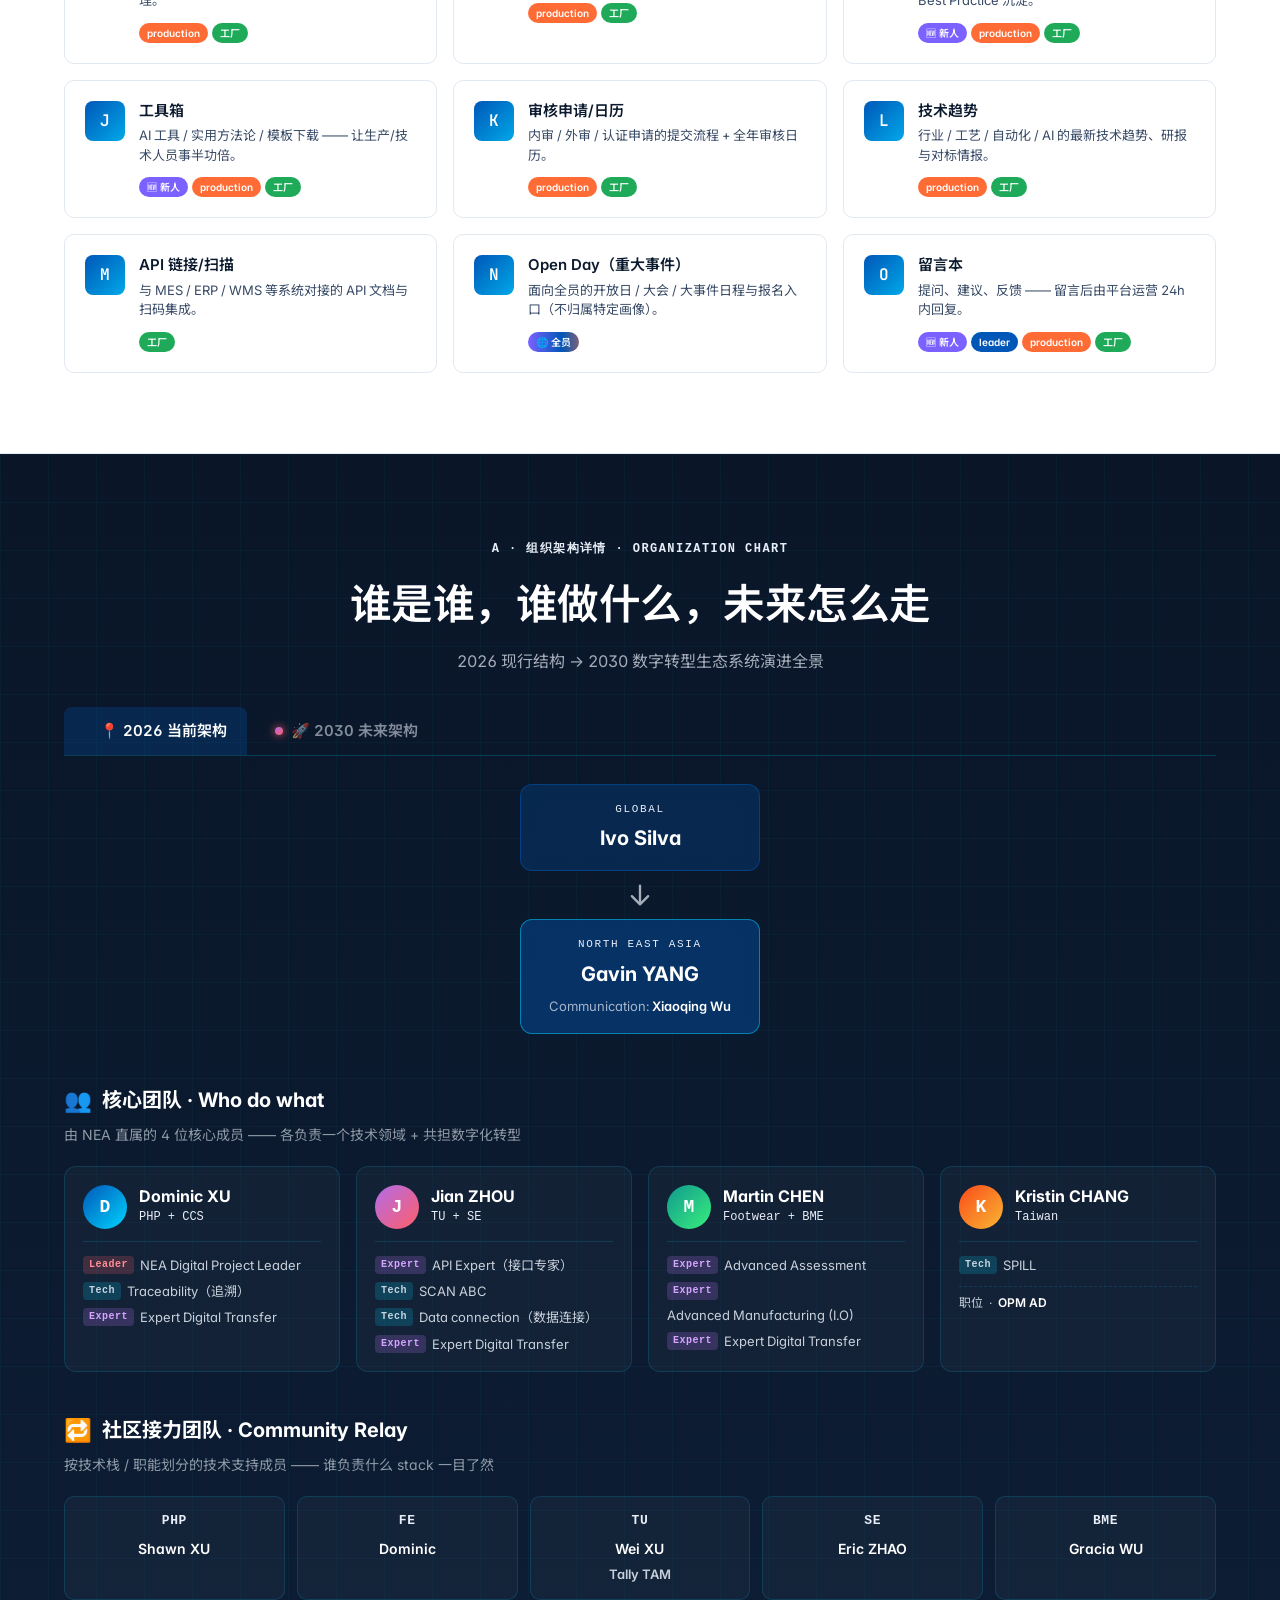
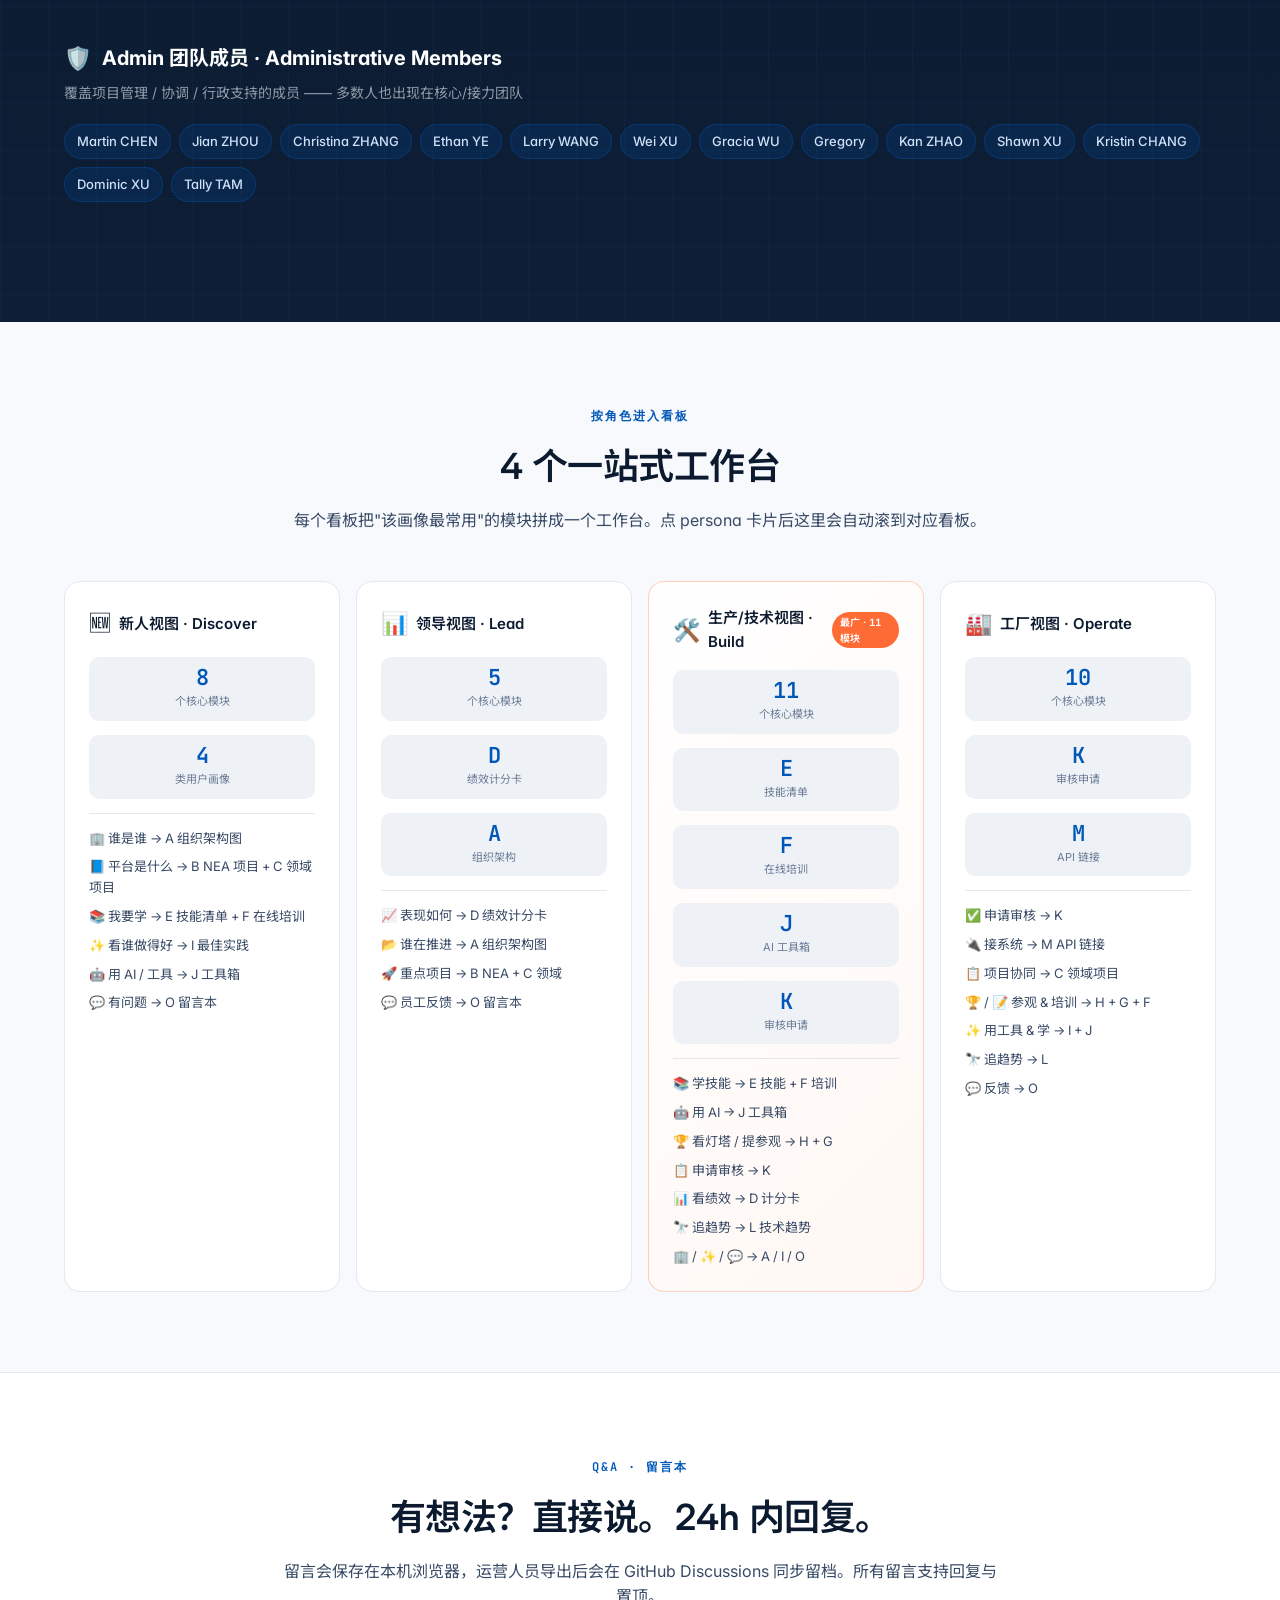
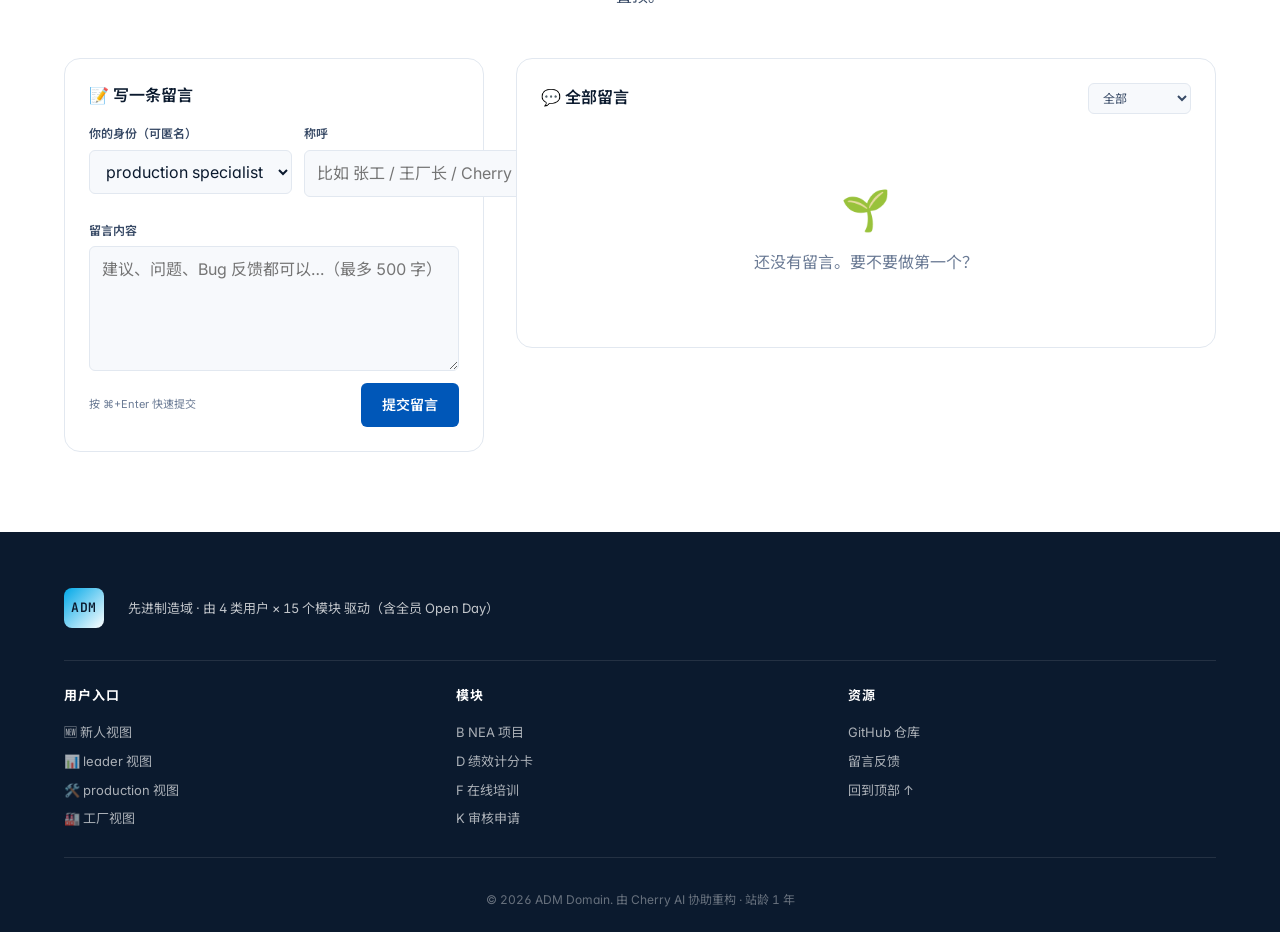
==== commit 97877c55: "feat(A): 组织架构详情 section — 2026 当前 + 2030 未来 - 新增 #orgChart section，位于 #modules 之后、#dashboards 之前 - T" ====
--- a/index.html
+++ b/index.html
@@ -303,6 +303,270 @@
         </div>
     </section>
 
+    <!-- ===== A 组织架构详情 ===== -->
+    <section class="org-section" id="orgChart">
+        <div class="container">
+            <div class="section-head">
+                <div class="section-eyebrow" data-i18n="orgA.eyebrow">A · 组织架构详情 · Organization Chart</div>
+                <h2 data-i18n="orgA.title">谁是谁，谁做什么，未来怎么走</h2>
+                <p data-i18n="orgA.desc">2026 现行结构 → 2030 数字转型生态系统演进全景</p>
+            </div>
+
+            <!-- Tab 切换 -->
+            <div class="org-tabs" role="tablist">
+                <button class="org-tab active" data-tab="now" role="tab" aria-selected="true">
+                    <span class="org-tab-dot now"></span>
+                    <span data-i18n="orgA.tab.now">📍 2026 当前架构</span>
+                </button>
+                <button class="org-tab" data-tab="future" role="tab" aria-selected="false">
+                    <span class="org-tab-dot future"></span>
+                    <span data-i18n="orgA.tab.future">🚀 2030 未来架构</span>
+                </button>
+            </div>
+
+            <!-- ===== 2026 当前架构 ===== -->
+            <div class="org-view" data-view="now">
+
+                <!-- 顶层：Global → NEA -->
+                <div class="org-hierarchy">
+                    <div class="org-box org-global">
+                        <div class="org-tier" data-i18n="orgA.tier.global">Global</div>
+                        <div class="org-name">Ivo Silva</div>
+                    </div>
+                    <div class="org-arrow-down" aria-hidden="true">
+                        <svg viewBox="0 0 24 24" width="28" height="28"><path d="M12 4v16M5 13l7 7 7-7" stroke="currentColor" stroke-width="2" fill="none" stroke-linecap="round" stroke-linejoin="round"/></svg>
+                    </div>
+                    <div class="org-box org-nea">
+                        <div class="org-tier" data-i18n="orgA.tier.nea">North East Asia</div>
+                        <div class="org-name">Gavin YANG</div>
+                        <div class="org-comms">Communication: <strong>Xiaoqing Wu</strong></div>
+                    </div>
+                </div>
+
+                <!-- 4 核心成员 -->
+                <div class="org-block">
+                    <h3 class="org-block-title">
+                        <span class="org-block-icon">👥</span>
+                        <span data-i18n="orgA.core.title">核心团队 · Who do what</span>
+                    </h3>
+                    <p class="org-block-sub" data-i18n="orgA.core.sub">由 NEA 直属的 4 位核心成员 —— 各负责一个技术领域 + 共担数字化转型</p>
+                    <div class="org-core-grid">
+                        <div class="org-core-card">
+                            <div class="org-core-head">
+                                <div class="org-core-avatar c1">D</div>
+                                <div>
+                                    <div class="org-core-name">Dominic XU</div>
+                                    <div class="org-core-community">PHP + CCS</div>
+                                </div>
+                            </div>
+                            <ul class="org-core-roles">
+                                <li><span class="role-tag r-lead">Leader</span> <span data-i18n="orgA.role.NEA_PM">NEA Digital Project Leader</span></li>
+                                <li><span class="role-tag r-tech">Tech</span> <span data-i18n="orgA.role.trace">Traceability</span></li>
+                                <li><span class="role-tag r-expert">Expert</span> Expert Digital Transfer</li>
+                            </ul>
+                        </div>
+                        <div class="org-core-card">
+                            <div class="org-core-head">
+                                <div class="org-core-avatar c2">J</div>
+                                <div>
+                                    <div class="org-core-name">Jian ZHOU</div>
+                                    <div class="org-core-community">TU + SE</div>
+                                </div>
+                            </div>
+                            <ul class="org-core-roles">
+                                <li><span class="role-tag r-expert">Expert</span> <span data-i18n="orgA.role.api">API Expert</span></li>
+                                <li><span class="role-tag r-tech">Tech</span> SCAN ABC</li>
+                                <li><span class="role-tag r-tech">Tech</span> <span data-i18n="orgA.role.dataconn">Data connection</span></li>
+                                <li><span class="role-tag r-expert">Expert</span> Expert Digital Transfer</li>
+                            </ul>
+                        </div>
+                        <div class="org-core-card">
+                            <div class="org-core-head">
+                                <div class="org-core-avatar c3">M</div>
+                                <div>
+                                    <div class="org-core-name">Martin CHEN</div>
+                                    <div class="org-core-community">Footwear + BME</div>
+                                </div>
+                            </div>
+                            <ul class="org-core-roles">
+                                <li><span class="role-tag r-expert">Expert</span> Advanced Assessment</li>
+                                <li><span class="role-tag r-expert">Expert</span> Advanced Manufacturing (I.O)</li>
+                                <li><span class="role-tag r-expert">Expert</span> Expert Digital Transfer</li>
+                            </ul>
+                        </div>
+                        <div class="org-core-card">
+                            <div class="org-core-head">
+                                <div class="org-core-avatar c4">K</div>
+                                <div>
+                                    <div class="org-core-name">Kristin CHANG</div>
+                                    <div class="org-core-community">Taiwan</div>
+                                </div>
+                            </div>
+                            <ul class="org-core-roles">
+                                <li><span class="role-tag r-tech">Tech</span> SPILL</li>
+                                <li class="org-core-extra"><span data-i18n="orgA.role.title">职位</span> · <strong>OPM AD</strong></li>
+                            </ul>
+                        </div>
+                    </div>
+                </div>
+
+                <!-- 社区接力团队 -->
+                <div class="org-block">
+                    <h3 class="org-block-title">
+                        <span class="org-block-icon">🔁</span>
+                        <span data-i18n="orgA.relay.title">社区接力团队 · Community Relay</span>
+                    </h3>
+                    <p class="org-block-sub" data-i18n="orgA.relay.sub">按技术栈 / 职能划分的技术支持成员 —— 谁负责什么 stack 一目了然</p>
+                    <div class="org-relay-grid">
+                        <div class="org-relay-cell"><div class="org-relay-tech">PHP</div><div class="org-relay-name">Shawn XU</div></div>
+                        <div class="org-relay-cell"><div class="org-relay-tech">FE</div><div class="org-relay-name">Dominic</div></div>
+                        <div class="org-relay-cell org-relay-multi">
+                            <div class="org-relay-tech">TU</div>
+                            <div class="org-relay-name">Wei XU</div>
+                            <div class="org-relay-name">Tally TAM</div>
+                        </div>
+                        <div class="org-relay-cell"><div class="org-relay-tech">SE</div><div class="org-relay-name">Eric ZHAO</div></div>
+                        <div class="org-relay-cell"><div class="org-relay-tech">BME</div><div class="org-relay-name">Gracia WU</div></div>
+                    </div>
+                </div>
+
+                <!-- Admin 团队成员 -->
+                <div class="org-block">
+                    <h3 class="org-block-title">
+                        <span class="org-block-icon">🛡️</span>
+                        <span data-i18n="orgA.admin.title">Admin 团队成员 · Administrative Members</span>
+                    </h3>
+                    <p class="org-block-sub" data-i18n="orgA.admin.sub">覆盖项目管理 / 协调 / 行政支持的成员 —— 多数人也出现在核心/接力团队</p>
+                    <div class="org-admin-cloud">
+                        <span class="org-admin-tag">Martin CHEN</span>
+                        <span class="org-admin-tag">Jian ZHOU</span>
+                        <span class="org-admin-tag">Christina ZHANG</span>
+                        <span class="org-admin-tag">Ethan YE</span>
+                        <span class="org-admin-tag">Larry WANG</span>
+                        <span class="org-admin-tag">Wei XU</span>
+                        <span class="org-admin-tag">Gracia WU</span>
+                        <span class="org-admin-tag">Gregory</span>
+                        <span class="org-admin-tag">Kan ZHAO</span>
+                        <span class="org-admin-tag">Shawn XU</span>
+                        <span class="org-admin-tag">Kristin CHANG</span>
+                        <span class="org-admin-tag">Dominic XU</span>
+                        <span class="org-admin-tag">Tally TAM</span>
+                    </div>
+                </div>
+            </div>
+
+            <!-- ===== 2030 未来架构 ===== -->
+            <div class="org-view" data-view="future" hidden>
+                <h3 class="org-future-title">
+                    <span data-i18n="orgA.future.title">数字转型生态系统 · 6 Layer</span>
+                </h3>
+                <p class="org-future-sub" data-i18n="orgA.future.sub">从核心总监到外部合作伙伴的 6 层同心圆 —— 辐射式生态</p>
+
+                <div class="org-6layer-wrap">
+                    <!-- 同心圆可视化 -->
+                    <div class="org-6layer" role="img" aria-label="6 Layer Digital Transformation Ecosystem">
+                        <div class="org-layer org-layer-6">
+                            <div class="org-layer-content">
+                                <div class="org-layer-num">L6</div>
+                                <div class="org-layer-tag" data-i18n="orgA.layer6.tag">外部公司</div>
+                                <div class="org-layer-en">External Company</div>
+                            </div>
+                        </div>
+                        <div class="org-layer org-layer-5">
+                            <div class="org-layer-content">
+                                <div class="org-layer-num">L5</div>
+                                <div class="org-layer-tag" data-i18n="orgA.layer5.tag">外部技术专家</div>
+                                <div class="org-layer-en">External Tech Expert</div>
+                            </div>
+                        </div>
+                        <div class="org-layer org-layer-4">
+                            <div class="org-layer-content">
+                                <div class="org-layer-num">L4</div>
+                                <div class="org-layer-tag" data-i18n="orgA.layer4.tag">项目组长 / 中继</div>
+                                <div class="org-layer-en">Project Leader / Relay</div>
+                            </div>
+                        </div>
+                        <div class="org-layer org-layer-3">
+                            <div class="org-layer-content">
+                                <div class="org-layer-num">L3</div>
+                                <div class="org-layer-tag" data-i18n="orgA.layer3.tag">技术专家</div>
+                                <div class="org-layer-en">Technical Experts</div>
+                            </div>
+                        </div>
+                        <div class="org-layer org-layer-2">
+                            <div class="org-layer-content">
+                                <div class="org-layer-num">L2</div>
+                                <div class="org-layer-tag" data-i18n="orgA.layer2.tag">D2MS 专家</div>
+                                <div class="org-layer-en">D2MS Expert</div>
+                            </div>
+                        </div>
+                        <div class="org-layer org-layer-1">
+                            <div class="org-layer-content">
+                                <div class="org-layer-num">L1</div>
+                                <div class="org-layer-tag" data-i18n="orgA.layer1.tag">数字转型总监</div>
+                                <div class="org-layer-en">Director</div>
+                            </div>
+                        </div>
+                    </div>
+
+                    <!-- 6 层定义 -->
+                    <div class="org-layer-defs">
+                        <h4 data-i18n="orgA.defs.title">6 层职责定义</h4>
+                        <dl>
+                            <dt><span class="lbl lbl-1">L1</span> <span data-i18n="orgA.layer1.dt">数字转型总监</span></dt>
+                            <dd data-i18n="orgA.layer1.dd">统筹全球数字战略和生态系统的一致性</dd>
+                            <dt><span class="lbl lbl-2">L2</span> <span data-i18n="orgA.layer2.dt">D2MS 专家</span></dt>
+                            <dd data-i18n="orgA.layer2.dd">衔接技术标准与卓越运营</dd>
+                            <dt><span class="lbl lbl-3">L3</span> <span data-i18n="orgA.layer3.dt">内部 / 外部技术专家</span></dt>
+                            <dd data-i18n="orgA.layer3.dd">专注于新的技术诀窍（如面板供应商）</dd>
+                            <dt><span class="lbl lbl-4">L4</span> <span data-i18n="orgA.layer4.dt">项目组长 / 中继</span></dt>
+                            <dd data-i18n="orgA.layer4.dd">启动并推动跨部门的关键领域项目</dd>
+                            <dt><span class="lbl lbl-5">L5</span> <span data-i18n="orgA.layer5.dt">外部技术专家</span></dt>
+                            <dd data-i18n="orgA.layer5.dd">包括大学、专业供应商和咨询公司</dd>
+                            <dt><span class="lbl lbl-6">L6</span> <span data-i18n="orgA.layer6.dt">外部公司</span></dt>
+                            <dd data-i18n="orgA.layer6.dd">为生态系统提供动力的软件与硬件解决方案商</dd>
+                        </dl>
+                    </div>
+                </div>
+
+                <!-- 5 阶段演进 -->
+                <h3 class="org-evo-title" data-i18n="orgA.evo.title">5 阶段演进路径 · Evolution Path</h3>
+                <p class="org-future-sub" data-i18n="orgA.evo.sub">从专家画像到生态系统构建的逐步落地</p>
+                <div class="org-evo-path">
+                    <div class="org-evo-step org-evo-step-active">
+                        <div class="org-evo-num">1</div>
+                        <div class="org-evo-name" data-i18n="orgA.evo.1.name">专家目录 / 人才画像</div>
+                        <div class="org-evo-en">Expert Directory / Talent Mapping</div>
+                    </div>
+                    <div class="org-evo-arrow" aria-hidden="true">→</div>
+                    <div class="org-evo-step">
+                        <div class="org-evo-num">2</div>
+                        <div class="org-evo-name" data-i18n="orgA.evo.2.name">知识库 / 中央资源</div>
+                        <div class="org-evo-en">Knowledge Hub / Central Resources</div>
+                    </div>
+                    <div class="org-evo-arrow" aria-hidden="true">→</div>
+                    <div class="org-evo-step">
+                        <div class="org-evo-num">3</div>
+                        <div class="org-evo-name" data-i18n="orgA.evo.3.name">专家目录（深化）</div>
+                        <div class="org-evo-en">Expert Directory (Deepened)</div>
+                    </div>
+                    <div class="org-evo-arrow" aria-hidden="true">→</div>
+                    <div class="org-evo-step">
+                        <div class="org-evo-num">4</div>
+                        <div class="org-evo-name" data-i18n="orgA.evo.4.name">认证 / 标准化验证</div>
+                        <div class="org-evo-en">Certification / Standardized Validation</div>
+                    </div>
+                    <div class="org-evo-arrow" aria-hidden="true">→</div>
+                    <div class="org-evo-step org-evo-step-goal">
+                        <div class="org-evo-num">5</div>
+                        <div class="org-evo-name" data-i18n="orgA.evo.5.name">生态系统构建</div>
+                        <div class="org-evo-en">Ecosystem Build</div>
+                    </div>
+                </div>
+            </div>
+        </div>
+    </section>
+
     <!-- ===== 4 看板预览 ===== -->
     <section class="dashboard-section" id="dashboards">
         <div class="container">
--- a/css/style.css
+++ b/css/style.css
@@ -1069,3 +1069,569 @@
     .brand-text { display: none; }
     .module-grid { grid-template-columns: 1fr; }
 }
+
+/* ============================================================
+   A 组织架构详情
+   ============================================================ */
+.org-section {
+    padding: 80px 0;
+    background: linear-gradient(180deg, #0a1628 0%, #0d1e36 100%);
+    color: #e8eef7;
+    position: relative;
+    overflow: hidden;
+}
+.org-section::before {
+    content: '';
+    position: absolute;
+    inset: 0;
+    background-image:
+        linear-gradient(rgba(0, 212, 255, 0.04) 1px, transparent 1px),
+        linear-gradient(90deg, rgba(0, 212, 255, 0.04) 1px, transparent 1px);
+    background-size: 48px 48px;
+    pointer-events: none;
+    z-index: 0;
+}
+.org-section > .container { position: relative; z-index: 1; }
+.org-section .section-head { margin-bottom: 32px; }
+.org-section .section-eyebrow {
+    color: var(--cyan);
+    font-family: 'Space Mono', monospace;
+    font-size: 12px;
+    letter-spacing: 0.12em;
+    text-transform: uppercase;
+    margin-bottom: 12px;
+}
+.org-section h2 {
+    color: #fff;
+    font-size: clamp(1.8rem, 1.4rem + 1.5vw, 2.6rem);
+    margin-bottom: 12px;
+}
+.org-section .section-head p {
+    color: rgba(232, 238, 247, 0.7);
+    font-size: 1rem;
+    max-width: 720px;
+    margin: 0;
+}
+
+/* Tab 切换器 */
+.org-tabs {
+    display: flex;
+    gap: 8px;
+    margin: 32px 0 28px;
+    border-bottom: 1px solid rgba(0, 212, 255, 0.2);
+    padding-bottom: 0;
+    flex-wrap: wrap;
+}
+.org-tab {
+    appearance: none;
+    background: transparent;
+    border: none;
+    color: rgba(232, 238, 247, 0.55);
+    font: inherit;
+    font-size: 15px;
+    font-weight: 600;
+    padding: 12px 20px;
+    cursor: pointer;
+    border-radius: 8px 8px 0 0;
+    transition: all 0.2s ease;
+    display: inline-flex;
+    align-items: center;
+    gap: 8px;
+    position: relative;
+}
+.org-tab:hover { color: #fff; background: rgba(0, 212, 255, 0.05); }
+.org-tab.active {
+    color: #fff;
+    background: rgba(0, 87, 184, 0.25);
+    box-shadow: inset 0 -2px 0 var(--cyan);
+}
+.org-tab-dot {
+    width: 8px;
+    height: 8px;
+    border-radius: 50%;
+    display: inline-block;
+}
+.org-tab-dot.now { background: var(--cyan); box-shadow: 0 0 8px var(--cyan); }
+.org-tab-dot.future {
+    background: linear-gradient(135deg, #b16cea 0%, #ff5e69 100%);
+    box-shadow: 0 0 8px #ff5e69;
+}
+
+/* View 容器 */
+.org-view { animation: orgFadeIn 0.35s ease; }
+@keyframes orgFadeIn {
+    from { opacity: 0; transform: translateY(8px); }
+    to { opacity: 1; transform: translateY(0); }
+}
+
+/* 2026 hierarchy */
+.org-hierarchy {
+    display: flex;
+    flex-direction: column;
+    align-items: center;
+    gap: 4px;
+    margin-bottom: 48px;
+}
+.org-box {
+    background: rgba(255, 255, 255, 0.04);
+    border: 1px solid rgba(0, 212, 255, 0.25);
+    border-radius: 12px;
+    padding: 16px 28px;
+    min-width: 240px;
+    text-align: center;
+    backdrop-filter: blur(8px);
+    transition: transform 0.2s ease, border-color 0.2s ease;
+}
+.org-box:hover { transform: translateY(-2px); border-color: var(--cyan); }
+.org-global { background: rgba(0, 87, 184, 0.25); border-color: rgba(0, 87, 184, 0.5); }
+.org-nea { background: rgba(0, 87, 184, 0.4); border-color: rgba(0, 212, 255, 0.5); }
+.org-tier {
+    font-family: 'Space Mono', monospace;
+    font-size: 11px;
+    color: var(--cyan);
+    letter-spacing: 0.15em;
+    text-transform: uppercase;
+    margin-bottom: 4px;
+}
+.org-name {
+    font-size: 20px;
+    font-weight: 700;
+    color: #fff;
+}
+.org-comms {
+    margin-top: 6px;
+    font-size: 13px;
+    color: rgba(232, 238, 247, 0.7);
+}
+.org-comms strong { color: #fff; font-weight: 600; }
+.org-arrow-down {
+    color: var(--cyan);
+    opacity: 0.7;
+    line-height: 0;
+    padding: 6px 0;
+}
+
+/* 块通用 */
+.org-block { margin-bottom: 40px; }
+.org-block-title {
+    color: #fff;
+    font-size: 1.25rem;
+    font-weight: 700;
+    margin-bottom: 6px;
+    display: flex;
+    align-items: center;
+    gap: 10px;
+}
+.org-block-icon { font-size: 1.4rem; }
+.org-block-sub {
+    color: rgba(232, 238, 247, 0.6);
+    font-size: 14px;
+    margin-bottom: 20px;
+}
+
+/* 4 核心成员卡片 */
+.org-core-grid {
+    display: grid;
+    grid-template-columns: repeat(4, 1fr);
+    gap: 16px;
+}
+.org-core-card {
+    background: rgba(255, 255, 255, 0.03);
+    border: 1px solid rgba(0, 212, 255, 0.15);
+    border-radius: 12px;
+    padding: 18px;
+    transition: all 0.2s ease;
+    min-width: 0;
+}
+.org-core-card:hover {
+    background: rgba(0, 87, 184, 0.12);
+    border-color: var(--cyan);
+    transform: translateY(-3px);
+}
+.org-core-head {
+    display: flex;
+    align-items: center;
+    gap: 12px;
+    margin-bottom: 14px;
+    padding-bottom: 12px;
+    border-bottom: 1px solid rgba(0, 212, 255, 0.15);
+}
+.org-core-avatar {
+    width: 44px;
+    height: 44px;
+    border-radius: 50%;
+    display: flex;
+    align-items: center;
+    justify-content: center;
+    font-family: 'Space Mono', monospace;
+    font-size: 18px;
+    font-weight: 700;
+    color: #fff;
+    flex-shrink: 0;
+}
+.org-core-avatar.c1 { background: linear-gradient(135deg, #0057B8, #00D4FF); }
+.org-core-avatar.c2 { background: linear-gradient(135deg, #b16cea, #ff5e69); }
+.org-core-avatar.c3 { background: linear-gradient(135deg, #11998e, #38ef7d); }
+.org-core-avatar.c4 { background: linear-gradient(135deg, #fc4a1a, #f7b733); }
+.org-core-name {
+    font-size: 16px;
+    font-weight: 700;
+    color: #fff;
+    line-height: 1.2;
+}
+.org-core-community {
+    font-family: 'Space Mono', monospace;
+    font-size: 12px;
+    color: var(--cyan);
+    margin-top: 2px;
+}
+.org-core-roles {
+    list-style: none;
+    padding: 0;
+    margin: 0;
+    display: flex;
+    flex-direction: column;
+    gap: 8px;
+}
+.org-core-roles li {
+    font-size: 13px;
+    color: rgba(232, 238, 247, 0.85);
+    line-height: 1.4;
+    display: flex;
+    align-items: flex-start;
+    gap: 6px;
+    flex-wrap: wrap;
+}
+.role-tag {
+    display: inline-block;
+    font-family: 'Space Mono', monospace;
+    font-size: 10px;
+    font-weight: 700;
+    padding: 2px 6px;
+    border-radius: 4px;
+    letter-spacing: 0.05em;
+    flex-shrink: 0;
+}
+.role-tag.r-lead { background: rgba(255, 94, 105, 0.2); color: #ff8e95; }
+.role-tag.r-tech { background: rgba(0, 212, 255, 0.18); color: var(--cyan); }
+.role-tag.r-expert { background: rgba(177, 108, 234, 0.22); color: #d4a5ff; }
+.org-core-extra {
+    color: rgba(232, 238, 247, 0.55);
+    font-size: 12px !important;
+    border-top: 1px dashed rgba(0, 212, 255, 0.15);
+    padding-top: 8px;
+    margin-top: 4px;
+}
+.org-core-extra strong { color: #fff; font-weight: 600; }
+
+/* 社区接力团队 */
+.org-relay-grid {
+    display: grid;
+    grid-template-columns: repeat(5, 1fr);
+    gap: 12px;
+}
+.org-relay-cell {
+    background: rgba(255, 255, 255, 0.03);
+    border: 1px solid rgba(0, 212, 255, 0.15);
+    border-radius: 10px;
+    padding: 14px 12px;
+    text-align: center;
+    transition: all 0.2s ease;
+    min-width: 0;
+}
+.org-relay-cell:hover {
+    background: rgba(0, 87, 184, 0.15);
+    border-color: var(--cyan);
+    transform: translateY(-2px);
+}
+.org-relay-tech {
+    font-family: 'Space Mono', monospace;
+    font-size: 13px;
+    font-weight: 700;
+    color: var(--cyan);
+    margin-bottom: 6px;
+    letter-spacing: 0.05em;
+}
+.org-relay-name {
+    font-size: 14px;
+    color: #fff;
+    font-weight: 600;
+}
+.org-relay-multi .org-relay-name + .org-relay-name {
+    margin-top: 4px;
+    font-size: 13px;
+    color: rgba(232, 238, 247, 0.85);
+}
+
+/* Admin 团队云 */
+.org-admin-cloud {
+    display: flex;
+    flex-wrap: wrap;
+    gap: 8px;
+}
+.org-admin-tag {
+    display: inline-flex;
+    align-items: center;
+    background: rgba(0, 87, 184, 0.18);
+    border: 1px solid rgba(0, 87, 184, 0.35);
+    color: #cfe1f7;
+    padding: 6px 12px;
+    border-radius: 999px;
+    font-size: 13px;
+    font-weight: 500;
+    transition: all 0.2s ease;
+}
+.org-admin-tag:hover {
+    background: rgba(0, 212, 255, 0.2);
+    border-color: var(--cyan);
+    color: #fff;
+}
+
+/* 2030 视图 */
+.org-future-title {
+    color: #fff;
+    font-size: 1.4rem;
+    font-weight: 700;
+    margin: 12px 0 6px;
+    background: linear-gradient(90deg, #b16cea, #ff5e69);
+    -webkit-background-clip: text;
+    background-clip: text;
+    -webkit-text-fill-color: transparent;
+    color: transparent;
+}
+.org-future-sub {
+    color: rgba(232, 238, 247, 0.6);
+    font-size: 14px;
+    margin-bottom: 24px;
+}
+
+/* 6 层同心圆 + 定义 */
+.org-6layer-wrap {
+    display: grid;
+    grid-template-columns: minmax(360px, 1fr) 1.2fr;
+    gap: 40px;
+    align-items: start;
+    margin-bottom: 56px;
+}
+.org-6layer {
+    position: relative;
+    width: 100%;
+    max-width: 480px;
+    aspect-ratio: 1;
+    margin: 0 auto;
+}
+.org-layer {
+    position: absolute;
+    top: 50%;
+    left: 50%;
+    transform: translate(-50%, -50%);
+    border-radius: 50%;
+    display: flex;
+    align-items: center;
+    justify-content: center;
+    text-align: center;
+    border: 1px solid rgba(0, 212, 255, 0.25);
+    background: rgba(10, 22, 40, 0.55);
+    backdrop-filter: blur(4px);
+    transition: all 0.3s ease;
+    cursor: default;
+}
+.org-layer:hover {
+    border-color: var(--cyan);
+    background: rgba(0, 87, 184, 0.3);
+    z-index: 10;
+}
+.org-layer-1 {
+    width: 26%;
+    aspect-ratio: 1;
+    background: linear-gradient(135deg, #0057B8, #00D4FF);
+    border-color: rgba(255, 255, 255, 0.4);
+    box-shadow: 0 0 24px rgba(0, 212, 255, 0.45);
+    z-index: 6;
+}
+.org-layer-2 { width: 42%; aspect-ratio: 1; background: rgba(0, 87, 184, 0.35); }
+.org-layer-3 { width: 58%; aspect-ratio: 1; background: rgba(0, 87, 184, 0.22); }
+.org-layer-4 { width: 74%; aspect-ratio: 1; background: rgba(0, 87, 184, 0.14); }
+.org-layer-5 { width: 88%; aspect-ratio: 1; background: rgba(0, 87, 184, 0.08); border-style: dashed; }
+.org-layer-6 {
+    width: 100%;
+    aspect-ratio: 1;
+    background: rgba(0, 87, 184, 0.04);
+    border-style: dashed;
+    border-color: rgba(0, 212, 255, 0.18);
+}
+.org-layer-content {
+    padding: 6px;
+    line-height: 1.15;
+}
+.org-layer-1 .org-layer-content { color: #fff; }
+.org-layer-num {
+    font-family: 'Space Mono', monospace;
+    font-size: clamp(14px, 2vw, 20px);
+    font-weight: 800;
+    letter-spacing: 0.05em;
+    color: var(--cyan);
+    margin-bottom: 2px;
+}
+.org-layer-1 .org-layer-num { color: #fff; }
+.org-layer-tag {
+    font-size: clamp(9px, 1.1vw, 12px);
+    font-weight: 700;
+    color: #fff;
+}
+.org-layer-en {
+    font-family: 'Space Mono', monospace;
+    font-size: clamp(8px, 0.9vw, 10px);
+    color: rgba(232, 238, 247, 0.55);
+    margin-top: 2px;
+}
+.org-layer-1 .org-layer-en { color: rgba(255, 255, 255, 0.85); }
+
+/* 6 层定义 dl */
+.org-layer-defs {
+    background: rgba(255, 255, 255, 0.02);
+    border: 1px solid rgba(0, 212, 255, 0.18);
+    border-radius: 12px;
+    padding: 20px 24px;
+}
+.org-layer-defs h4 {
+    color: #fff;
+    font-size: 1rem;
+    margin: 0 0 16px;
+    padding-bottom: 10px;
+    border-bottom: 1px solid rgba(0, 212, 255, 0.18);
+}
+.org-layer-defs dl {
+    margin: 0;
+    display: grid;
+    grid-template-columns: 1fr;
+    gap: 10px;
+}
+.org-layer-defs dt {
+    font-weight: 700;
+    color: #fff;
+    display: flex;
+    align-items: center;
+    gap: 8px;
+    font-size: 14px;
+}
+.org-layer-defs dd {
+    margin: 2px 0 0 36px;
+    color: rgba(232, 238, 247, 0.7);
+    font-size: 13px;
+    line-height: 1.5;
+}
+.lbl {
+    display: inline-flex;
+    align-items: center;
+    justify-content: center;
+    width: 28px;
+    height: 22px;
+    border-radius: 4px;
+    font-family: 'Space Mono', monospace;
+    font-size: 11px;
+    font-weight: 800;
+    color: #fff;
+}
+.lbl-1 { background: #0057B8; }
+.lbl-2 { background: rgba(0, 87, 184, 0.7); }
+.lbl-3 { background: rgba(0, 87, 184, 0.55); }
+.lbl-4 { background: rgba(0, 87, 184, 0.4); }
+.lbl-5 { background: rgba(0, 87, 184, 0.28); color: rgba(232, 238, 247, 0.7); }
+.lbl-6 { background: rgba(0, 87, 184, 0.18); color: rgba(232, 238, 247, 0.5); }
+
+/* 5 阶段演进路径 */
+.org-evo-title {
+    color: #fff;
+    font-size: 1.4rem;
+    font-weight: 700;
+    margin: 32px 0 6px;
+    background: linear-gradient(90deg, #00D4FF, #b16cea);
+    -webkit-background-clip: text;
+    background-clip: text;
+    -webkit-text-fill-color: transparent;
+    color: transparent;
+}
+.org-evo-path {
+    display: flex;
+    align-items: stretch;
+    gap: 8px;
+    margin-top: 20px;
+    flex-wrap: wrap;
+}
+.org-evo-step {
+    flex: 1 1 0;
+    min-width: 140px;
+    background: rgba(255, 255, 255, 0.03);
+    border: 1px solid rgba(0, 212, 255, 0.18);
+    border-radius: 12px;
+    padding: 16px 12px;
+    text-align: center;
+    position: relative;
+    transition: all 0.2s ease;
+}
+.org-evo-step:hover {
+    background: rgba(0, 87, 184, 0.15);
+    border-color: var(--cyan);
+    transform: translateY(-2px);
+}
+.org-evo-step-active {
+    background: rgba(0, 87, 184, 0.25);
+    border-color: var(--cyan);
+    box-shadow: 0 0 16px rgba(0, 212, 255, 0.2);
+}
+.org-evo-step-goal {
+    background: linear-gradient(135deg, rgba(177, 108, 234, 0.2), rgba(255, 94, 105, 0.18));
+    border-color: rgba(177, 108, 234, 0.5);
+}
+.org-evo-num {
+    font-family: 'Space Mono', monospace;
+    font-size: 22px;
+    font-weight: 800;
+    color: var(--cyan);
+    margin-bottom: 6px;
+}
+.org-evo-step-goal .org-evo-num {
+    background: linear-gradient(90deg, #b16cea, #ff5e69);
+    -webkit-background-clip: text;
+    background-clip: text;
+    -webkit-text-fill-color: transparent;
+    color: transparent;
+}
+.org-evo-name {
+    font-size: 13px;
+    font-weight: 700;
+    color: #fff;
+    margin-bottom: 4px;
+    line-height: 1.3;
+}
+.org-evo-en {
+    font-family: 'Space Mono', monospace;
+    font-size: 10px;
+    color: rgba(232, 238, 247, 0.5);
+    line-height: 1.3;
+}
+.org-evo-arrow {
+    align-self: center;
+    color: var(--cyan);
+    font-size: 22px;
+    font-weight: 700;
+    flex: 0 0 auto;
+    user-select: none;
+}
+
+/* 响应式 */
+@media (max-width: 960px) {
+    .org-core-grid { grid-template-columns: repeat(2, 1fr); }
+    .org-relay-grid { grid-template-columns: repeat(3, 1fr); }
+    .org-6layer-wrap { grid-template-columns: 1fr; }
+    .org-6layer { max-width: 380px; }
+}
+@media (max-width: 640px) {
+    .org-section { padding: 56px 0; }
+    .org-core-grid { grid-template-columns: 1fr; }
+    .org-relay-grid { grid-template-columns: repeat(2, 1fr); }
+    .org-tab { font-size: 13px; padding: 10px 14px; }
+    .org-evo-path { flex-direction: column; }
+    .org-evo-arrow { transform: rotate(90deg); align-self: center; }
+}
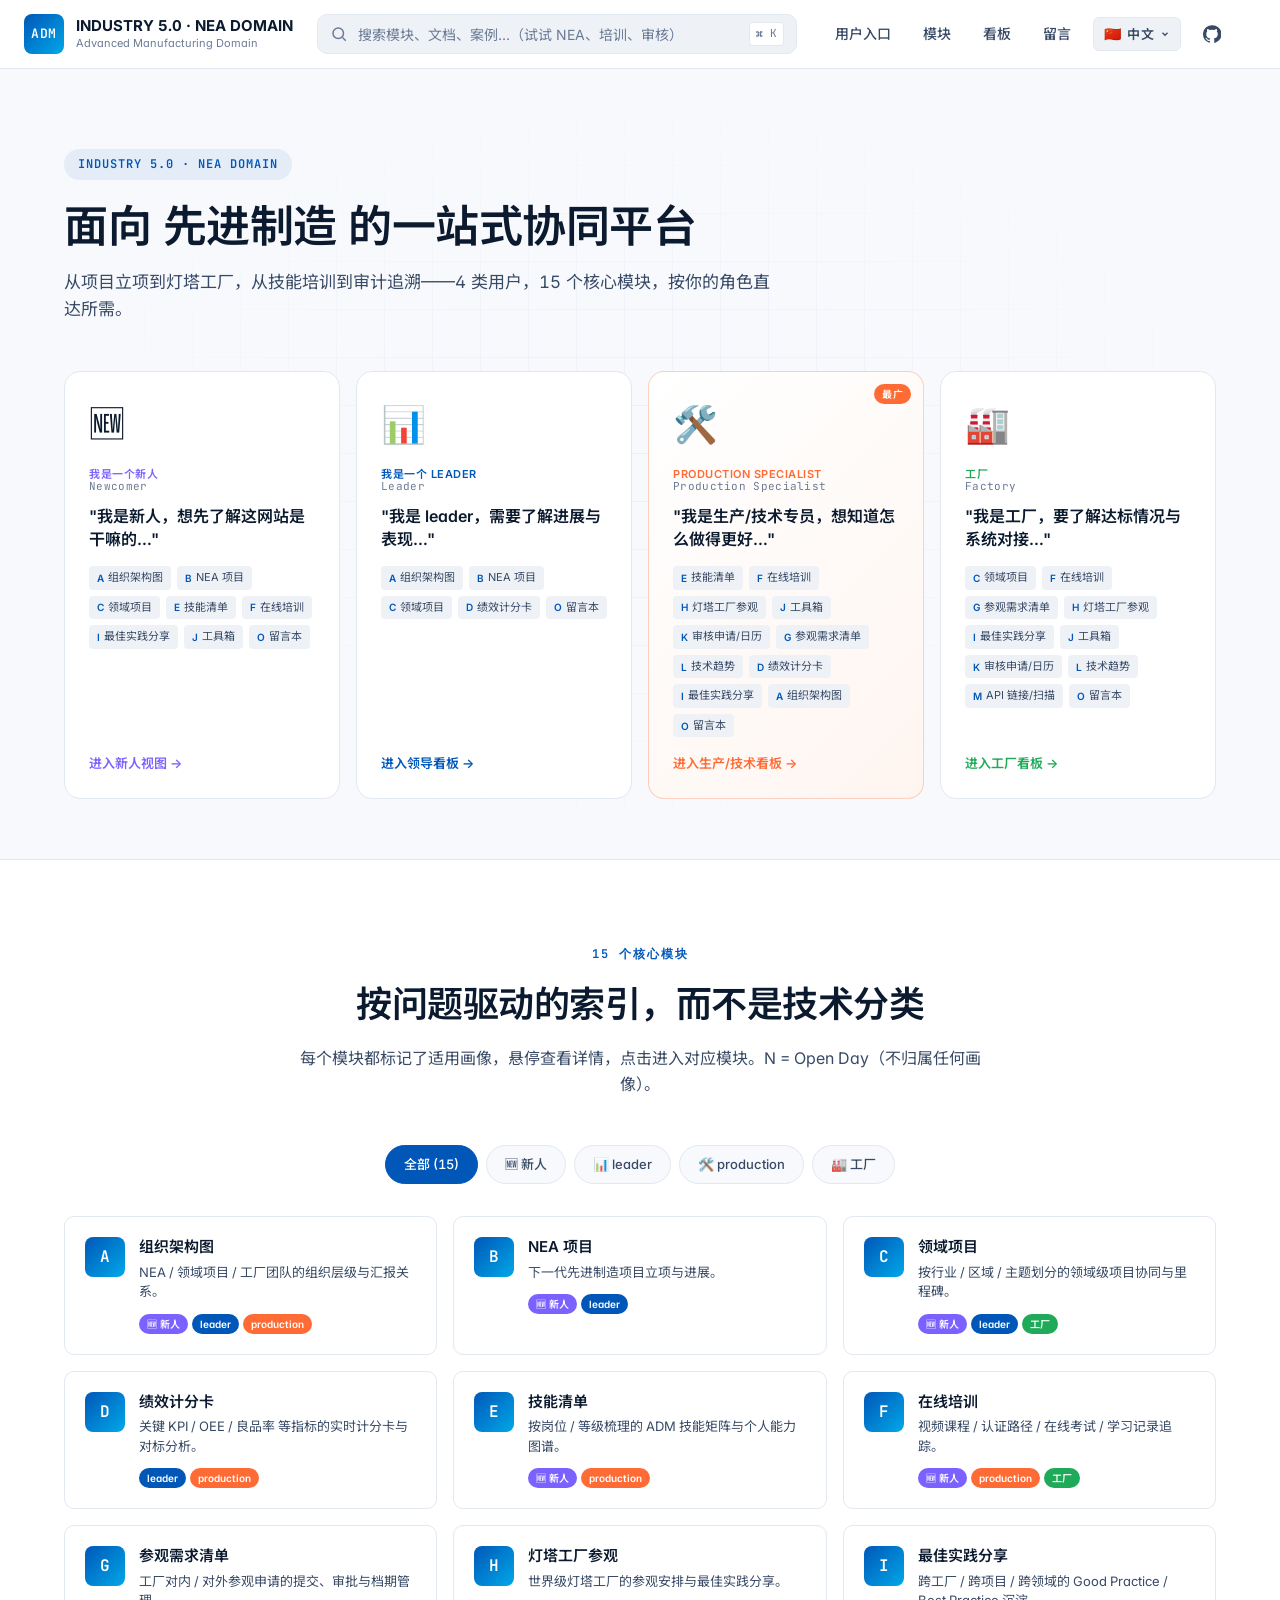
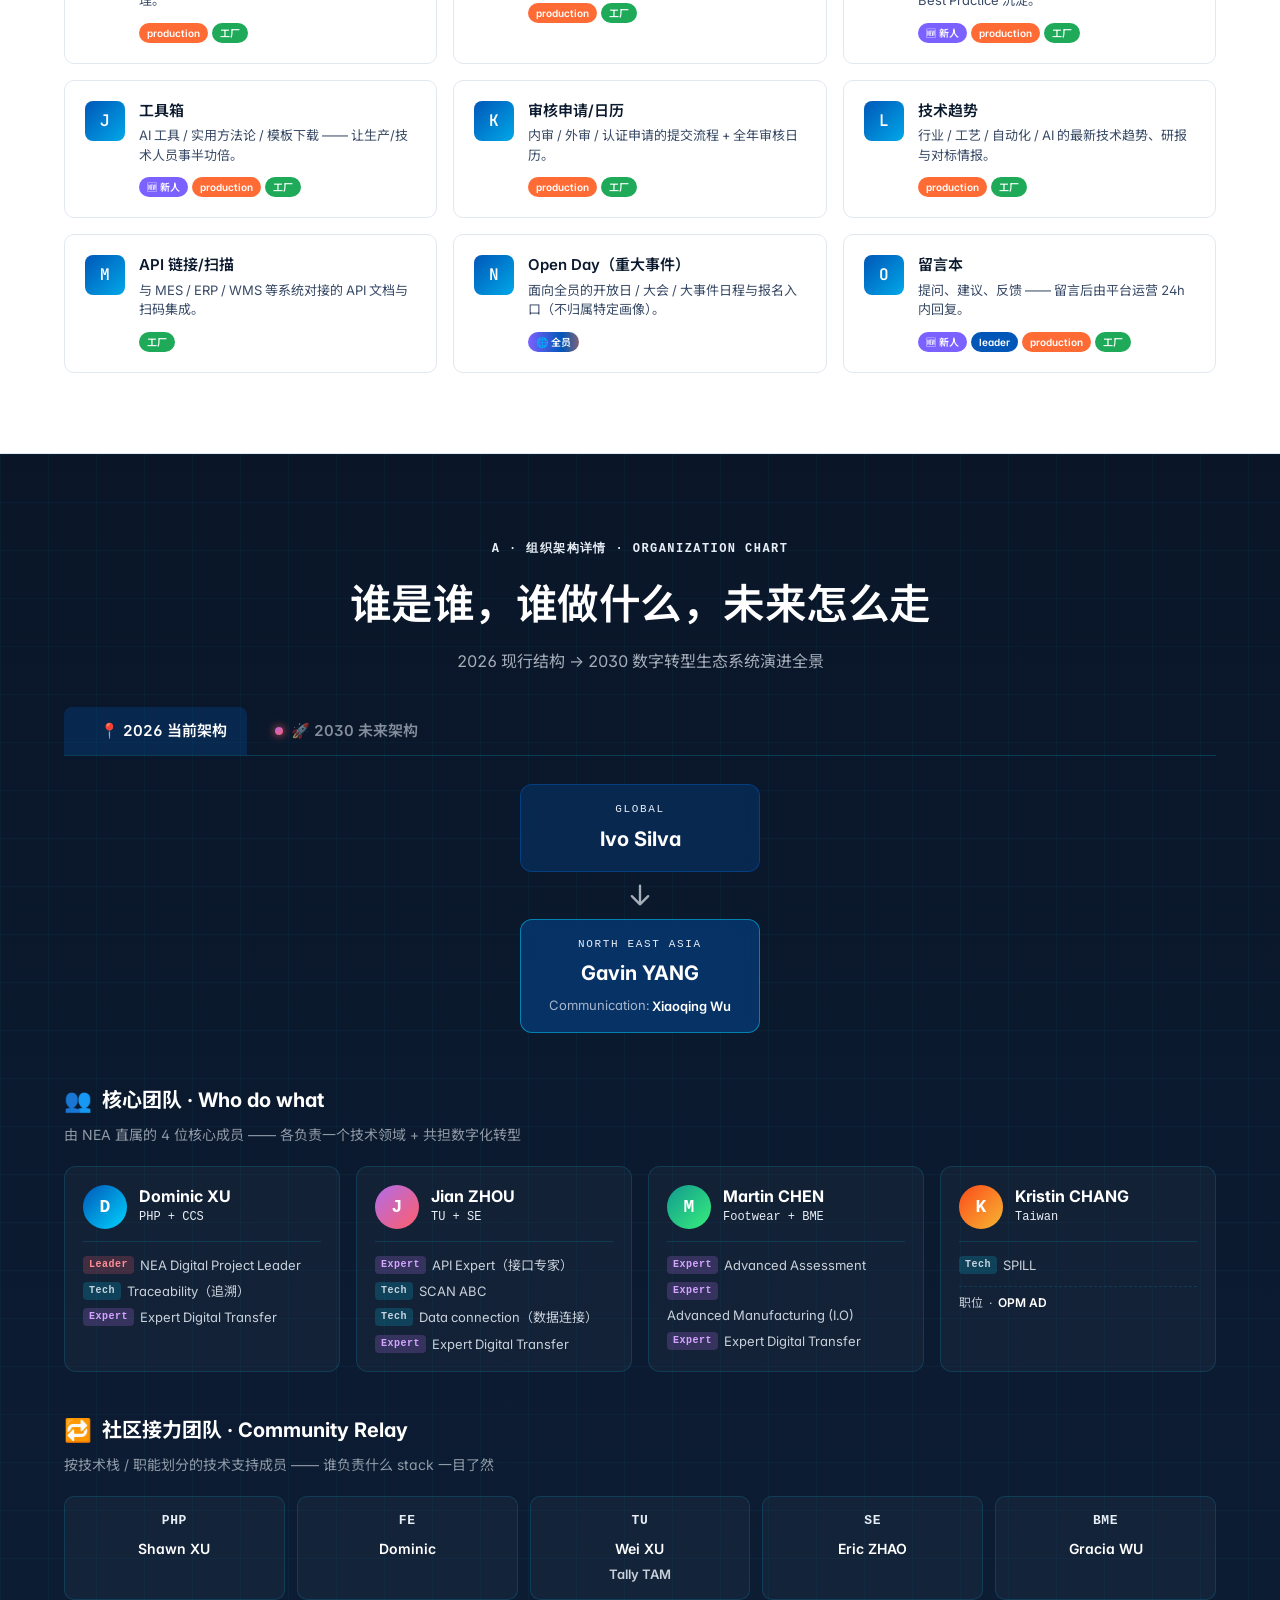
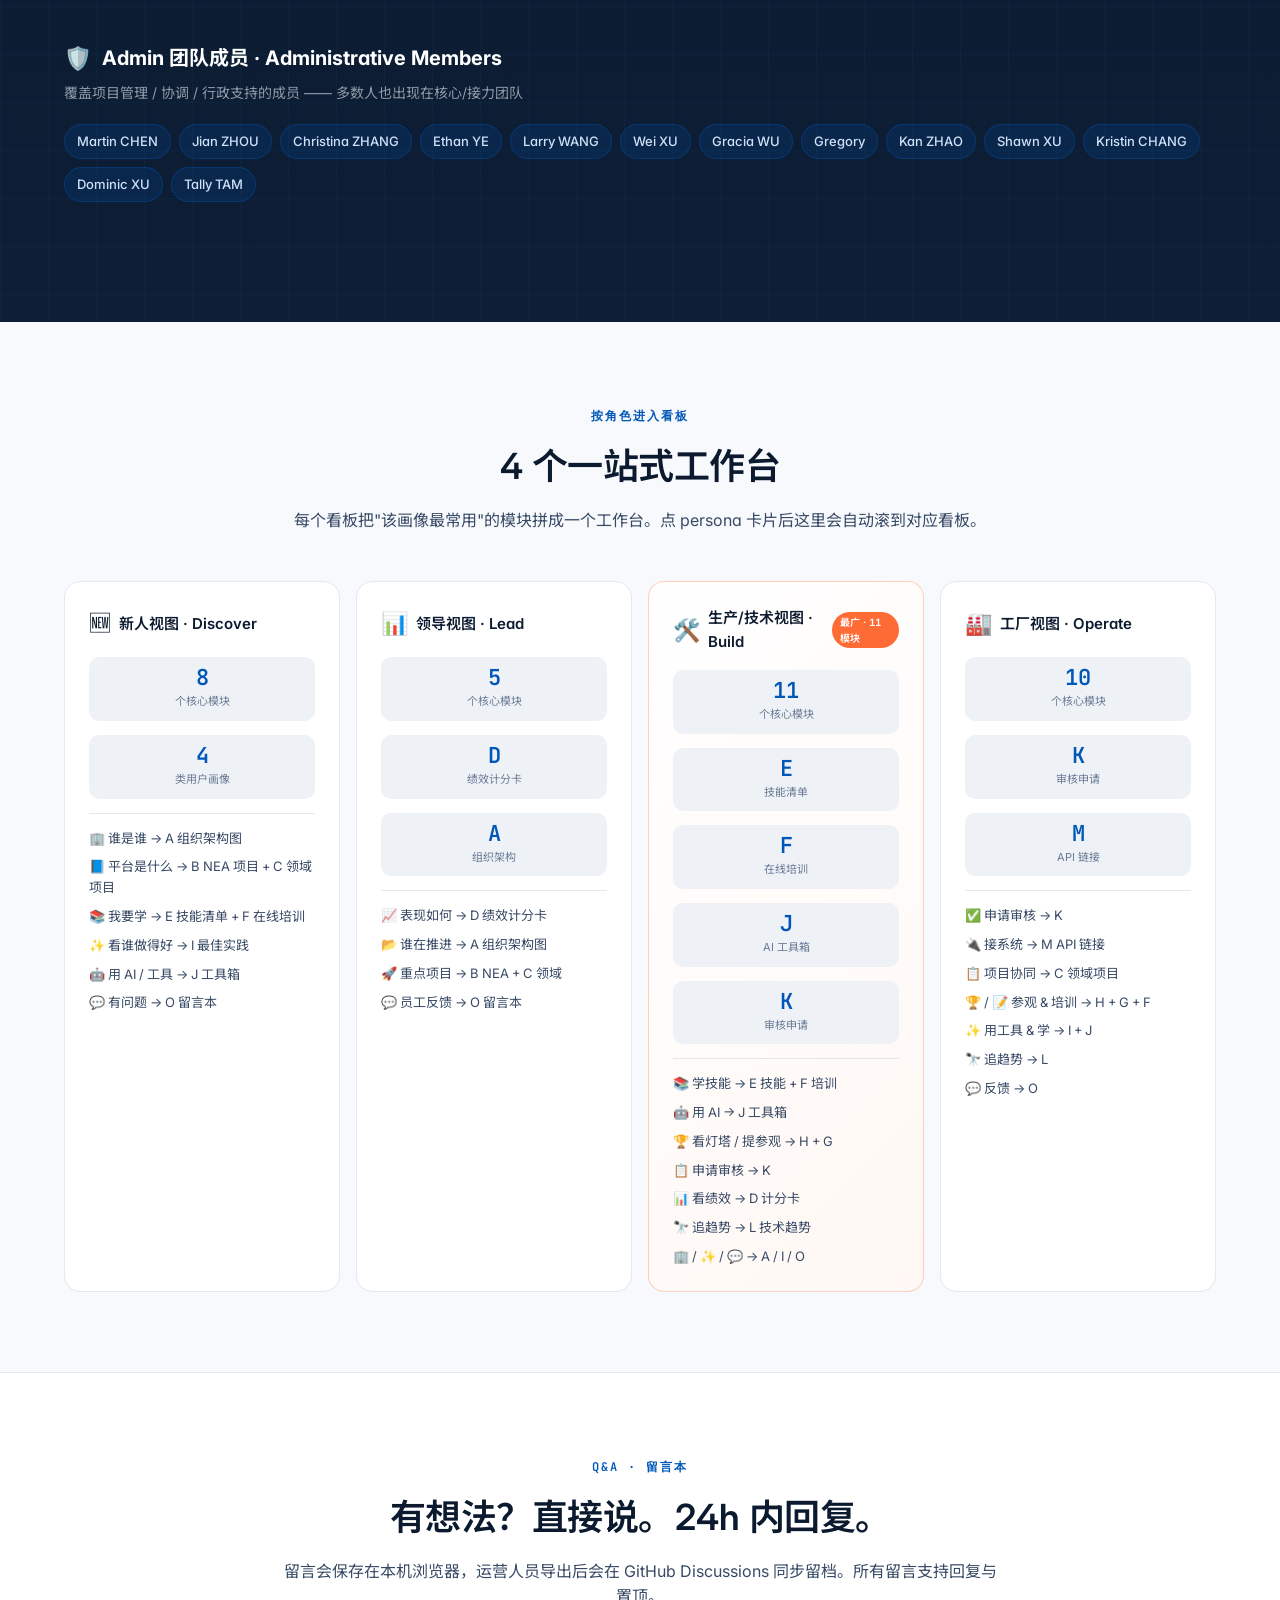
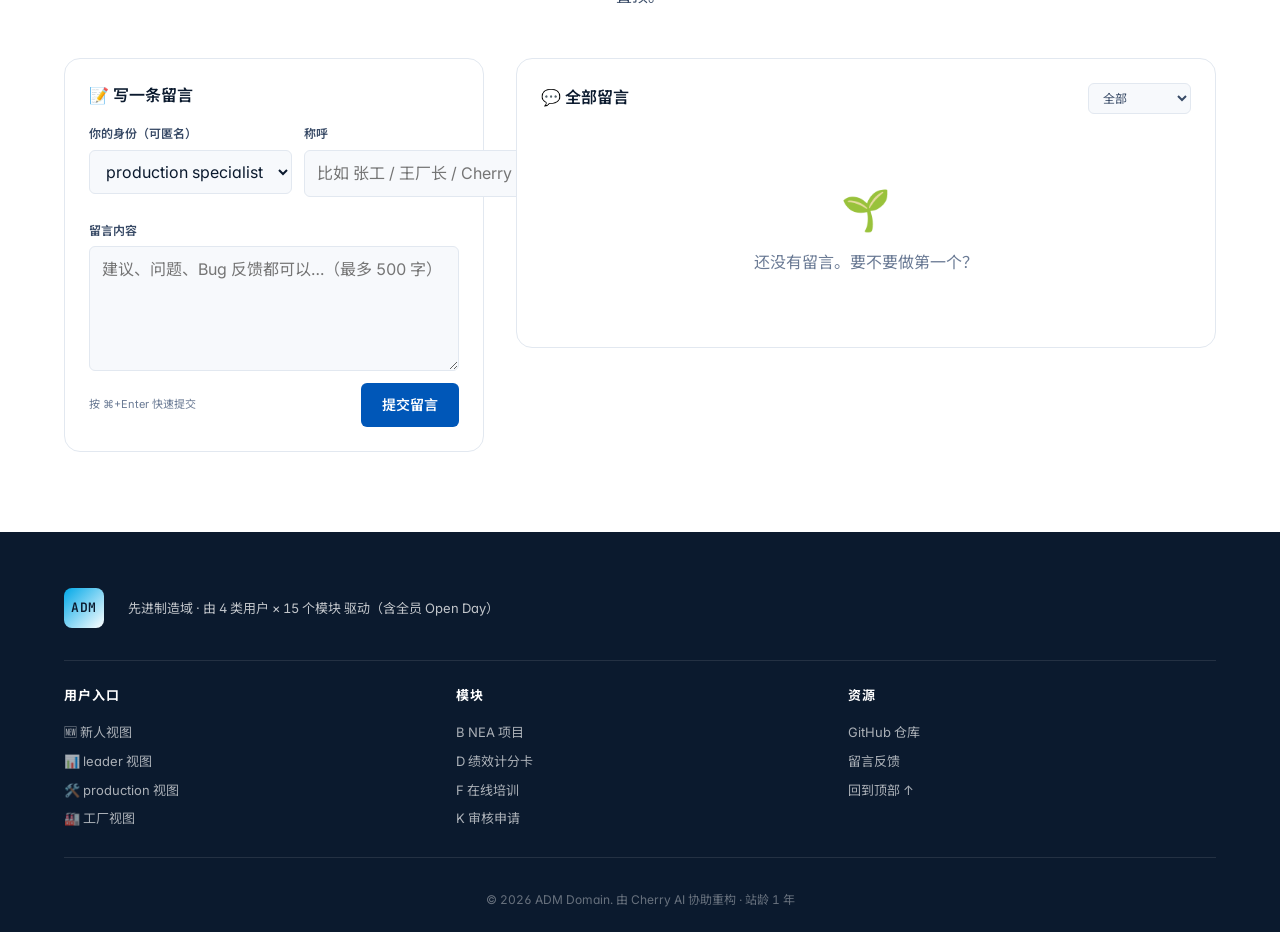
==== commit 43a0b66a: "fix(A): tab button type + L2-L6 label positioning - HTML: 加 type="button" 避免 button 默认 submit 触发页面跳转" ====
--- a/index.html
+++ b/index.html
@@ -314,11 +314,11 @@
 
             <!-- Tab 切换 -->
             <div class="org-tabs" role="tablist">
-                <button class="org-tab active" data-tab="now" role="tab" aria-selected="true">
+                <button type="button" class="org-tab active" data-tab="now" role="tab" aria-selected="true">
                     <span class="org-tab-dot now"></span>
                     <span data-i18n="orgA.tab.now">📍 2026 当前架构</span>
                 </button>
-                <button class="org-tab" data-tab="future" role="tab" aria-selected="false">
+                <button type="button" class="org-tab" data-tab="future" role="tab" aria-selected="false">
                     <span class="org-tab-dot future"></span>
                     <span data-i18n="orgA.tab.future">🚀 2030 未来架构</span>
                 </button>
--- a/css/style.css
+++ b/css/style.css
@@ -1460,6 +1460,19 @@
     border-style: dashed;
     border-color: rgba(0, 212, 255, 0.18);
 }
+/* L2-L6: 文字放在环顶部 (12 点钟位置)，避免被 L1 中心遮住 */
+.org-layer-2 .org-layer-content,
+.org-layer-3 .org-layer-content,
+.org-layer-4 .org-layer-content,
+.org-layer-5 .org-layer-content,
+.org-layer-6 .org-layer-content {
+    position: absolute;
+    top: 10%;
+    left: 50%;
+    transform: translateX(-50%);
+    white-space: nowrap;
+    line-height: 1.2;
+}
 .org-layer-content {
     padding: 6px;
     line-height: 1.15;
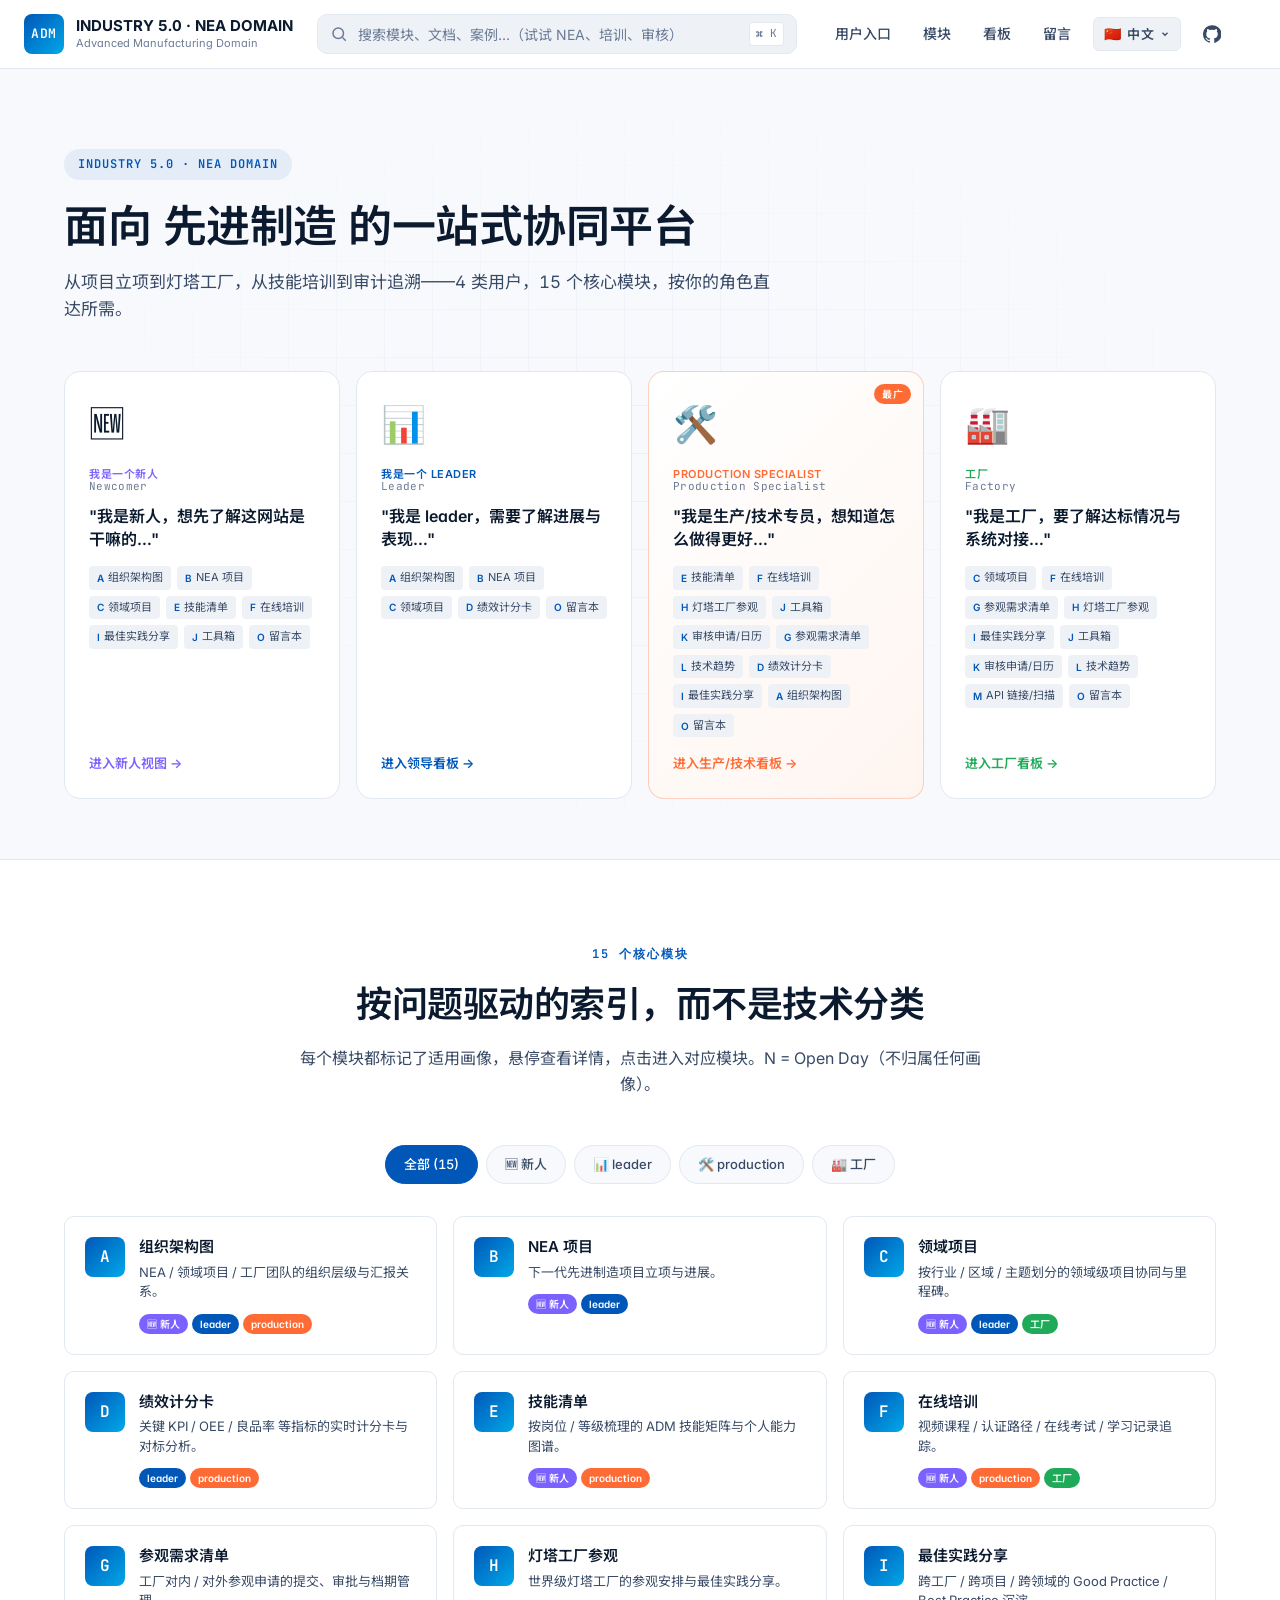
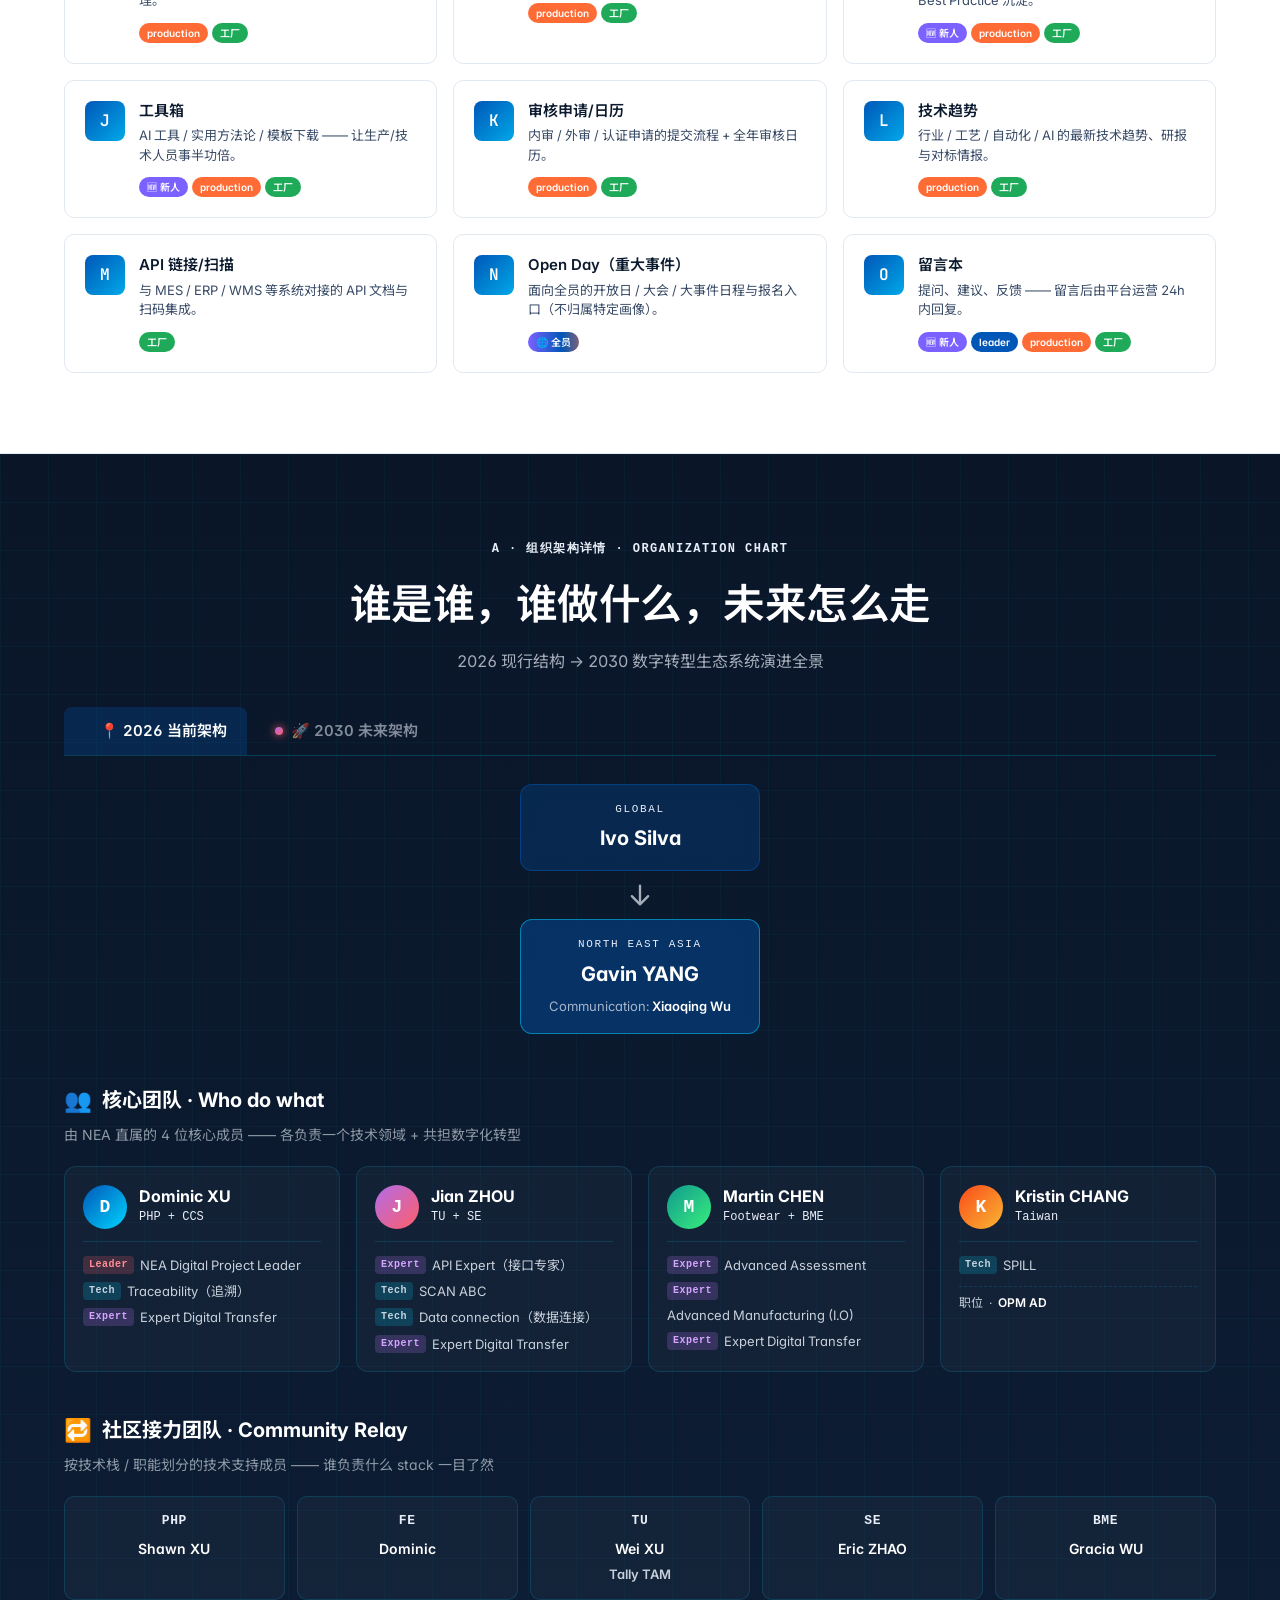
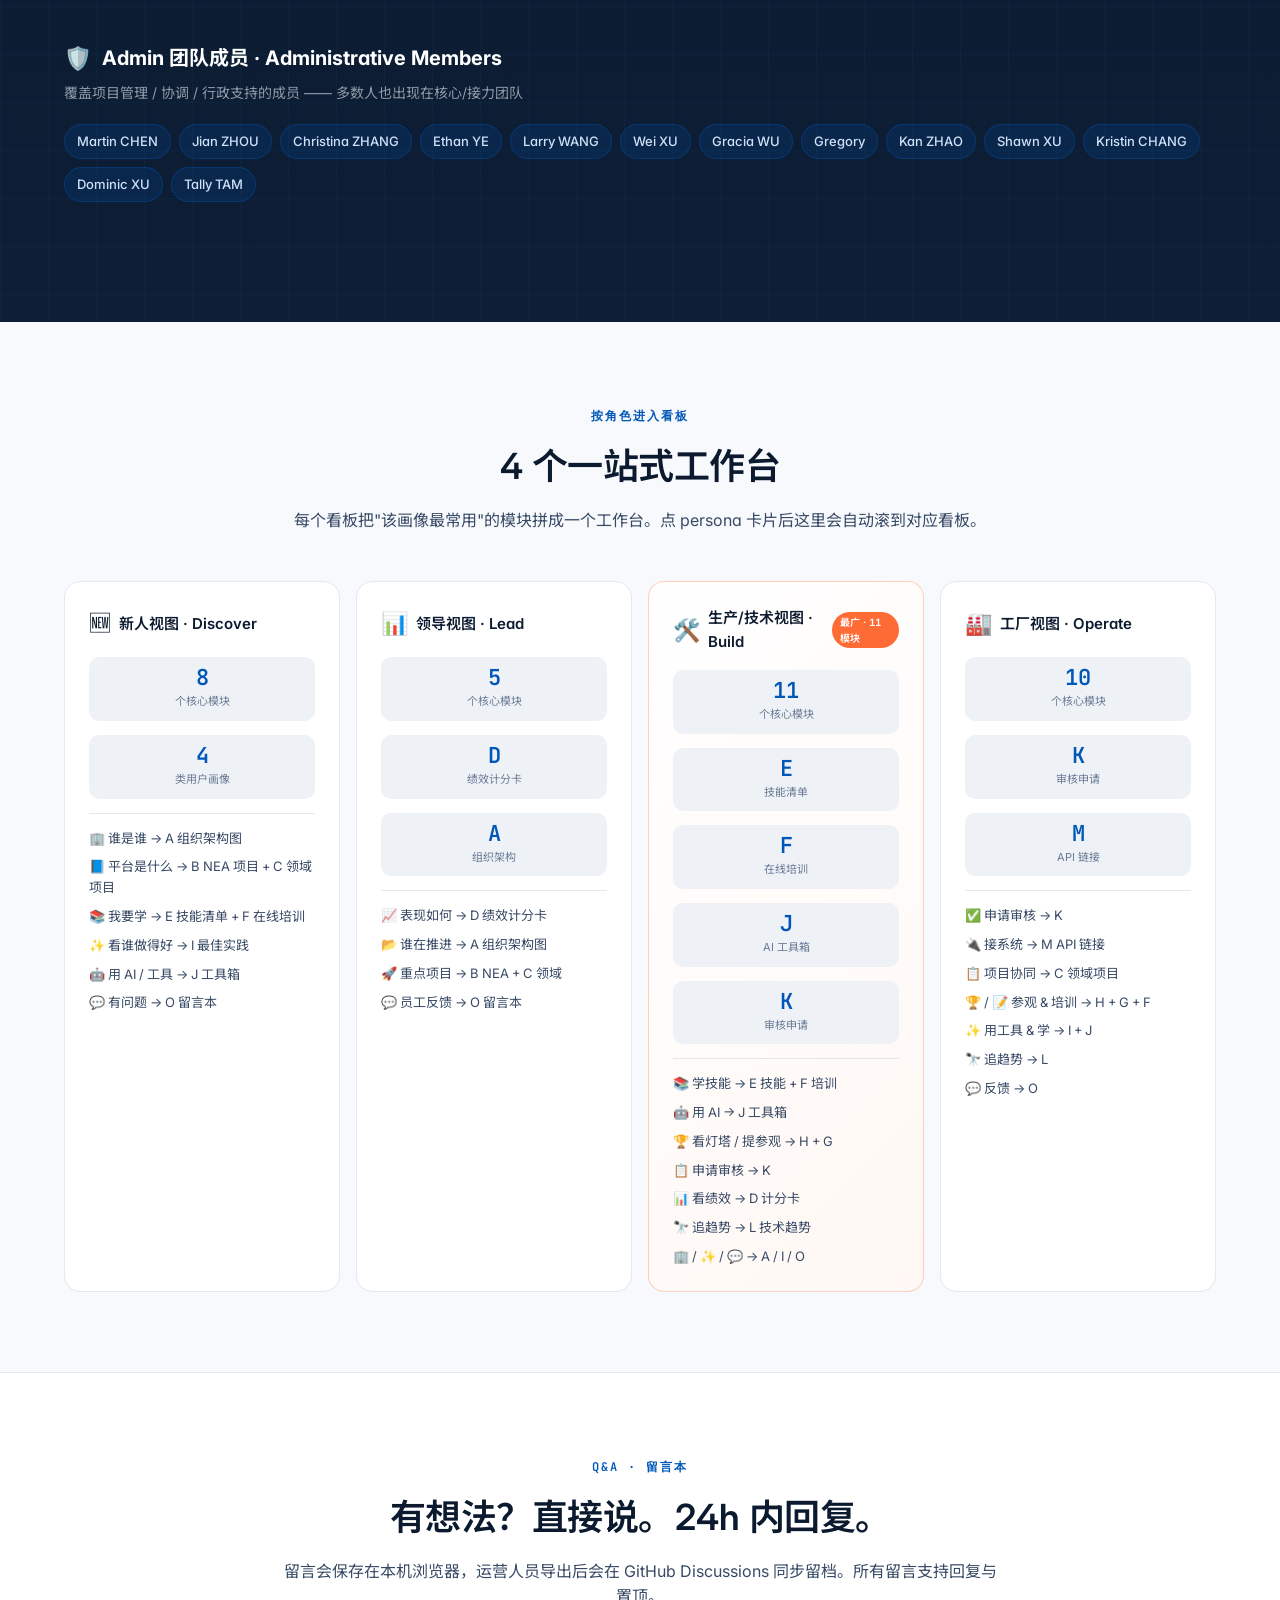
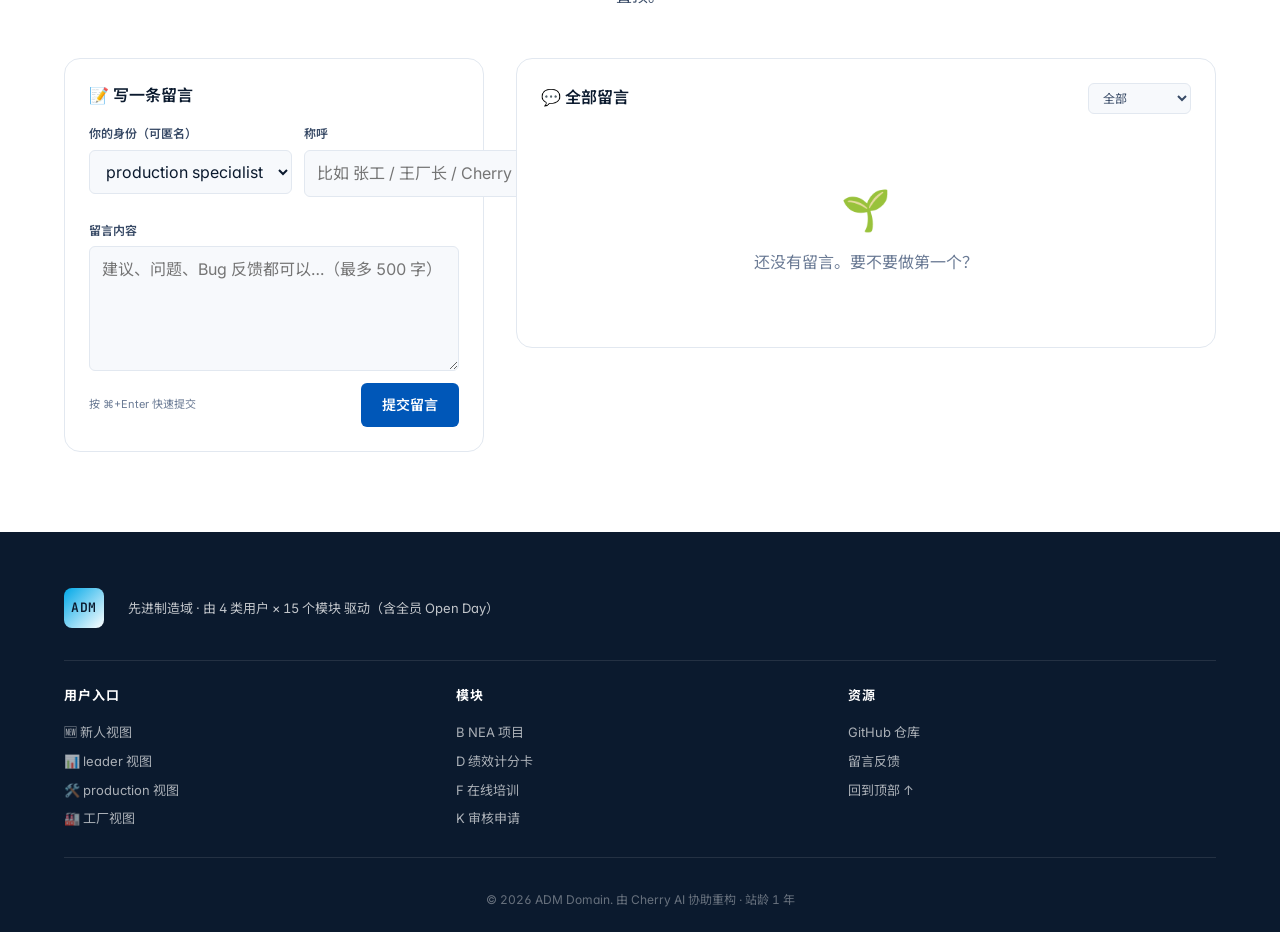
==== commit ce3d91cd: "fix(A): L2-L6 badge + event delegation for tab switch - HTML: L2-L6 简化为仅 .org-layer-badge (L# 小徽章)，去" ====
--- a/index.html
+++ b/index.html
@@ -466,44 +466,24 @@
                     <!-- 同心圆可视化 -->
                     <div class="org-6layer" role="img" aria-label="6 Layer Digital Transformation Ecosystem">
                         <div class="org-layer org-layer-6">
-                            <div class="org-layer-content">
-                                <div class="org-layer-num">L6</div>
-                                <div class="org-layer-tag" data-i18n="orgA.layer6.tag">外部公司</div>
-                                <div class="org-layer-en">External Company</div>
-                            </div>
+                            <span class="org-layer-badge">L6</span>
                         </div>
                         <div class="org-layer org-layer-5">
-                            <div class="org-layer-content">
-                                <div class="org-layer-num">L5</div>
-                                <div class="org-layer-tag" data-i18n="orgA.layer5.tag">外部技术专家</div>
-                                <div class="org-layer-en">External Tech Expert</div>
-                            </div>
+                            <span class="org-layer-badge">L5</span>
                         </div>
                         <div class="org-layer org-layer-4">
-                            <div class="org-layer-content">
-                                <div class="org-layer-num">L4</div>
-                                <div class="org-layer-tag" data-i18n="orgA.layer4.tag">项目组长 / 中继</div>
-                                <div class="org-layer-en">Project Leader / Relay</div>
-                            </div>
+                            <span class="org-layer-badge">L4</span>
                         </div>
                         <div class="org-layer org-layer-3">
-                            <div class="org-layer-content">
-                                <div class="org-layer-num">L3</div>
-                                <div class="org-layer-tag" data-i18n="orgA.layer3.tag">技术专家</div>
-                                <div class="org-layer-en">Technical Experts</div>
-                            </div>
+                            <span class="org-layer-badge">L3</span>
                         </div>
                         <div class="org-layer org-layer-2">
-                            <div class="org-layer-content">
-                                <div class="org-layer-num">L2</div>
-                                <div class="org-layer-tag" data-i18n="orgA.layer2.tag">D2MS 专家</div>
-                                <div class="org-layer-en">D2MS Expert</div>
-                            </div>
+                            <span class="org-layer-badge">L2</span>
                         </div>
                         <div class="org-layer org-layer-1">
                             <div class="org-layer-content">
                                 <div class="org-layer-num">L1</div>
-                                <div class="org-layer-tag" data-i18n="orgA.layer1.tag">数字转型总监</div>
+                                <div class="org-layer-tag" data-i18n="orgA.layer1.tag">数字总监</div>
                                 <div class="org-layer-en">Director</div>
                             </div>
                         </div>
--- a/css/style.css
+++ b/css/style.css
@@ -1460,19 +1460,28 @@
     border-style: dashed;
     border-color: rgba(0, 212, 255, 0.18);
 }
-/* L2-L6: 文字放在环顶部 (12 点钟位置)，避免被 L1 中心遮住 */
-.org-layer-2 .org-layer-content,
-.org-layer-3 .org-layer-content,
-.org-layer-4 .org-layer-content,
-.org-layer-5 .org-layer-content,
-.org-layer-6 .org-layer-content {
+/* L2-L6: 标签放在环顶部 (12 点钟位置)，仅显示 L# 小徽章 */
+.org-layer-badge {
     position: absolute;
-    top: 10%;
+    top: 8%;
     left: 50%;
     transform: translateX(-50%);
+    background: rgba(0, 212, 255, 0.85);
+    color: #06121f;
+    font-family: 'Space Mono', monospace;
+    font-size: 11px;
+    font-weight: 800;
+    padding: 3px 8px;
+    border-radius: 999px;
+    letter-spacing: 0.05em;
     white-space: nowrap;
-    line-height: 1.2;
-}
+    box-shadow: 0 0 12px rgba(0, 212, 255, 0.4);
+}
+.org-layer-2 .org-layer-badge { top: 14%; }
+.org-layer-3 .org-layer-badge { top: 9%; }
+.org-layer-4 .org-layer-badge { top: 6%; }
+.org-layer-5 .org-layer-badge { top: 4%; }
+.org-layer-6 .org-layer-badge { top: 2%; }
 .org-layer-content {
     padding: 6px;
     line-height: 1.15;
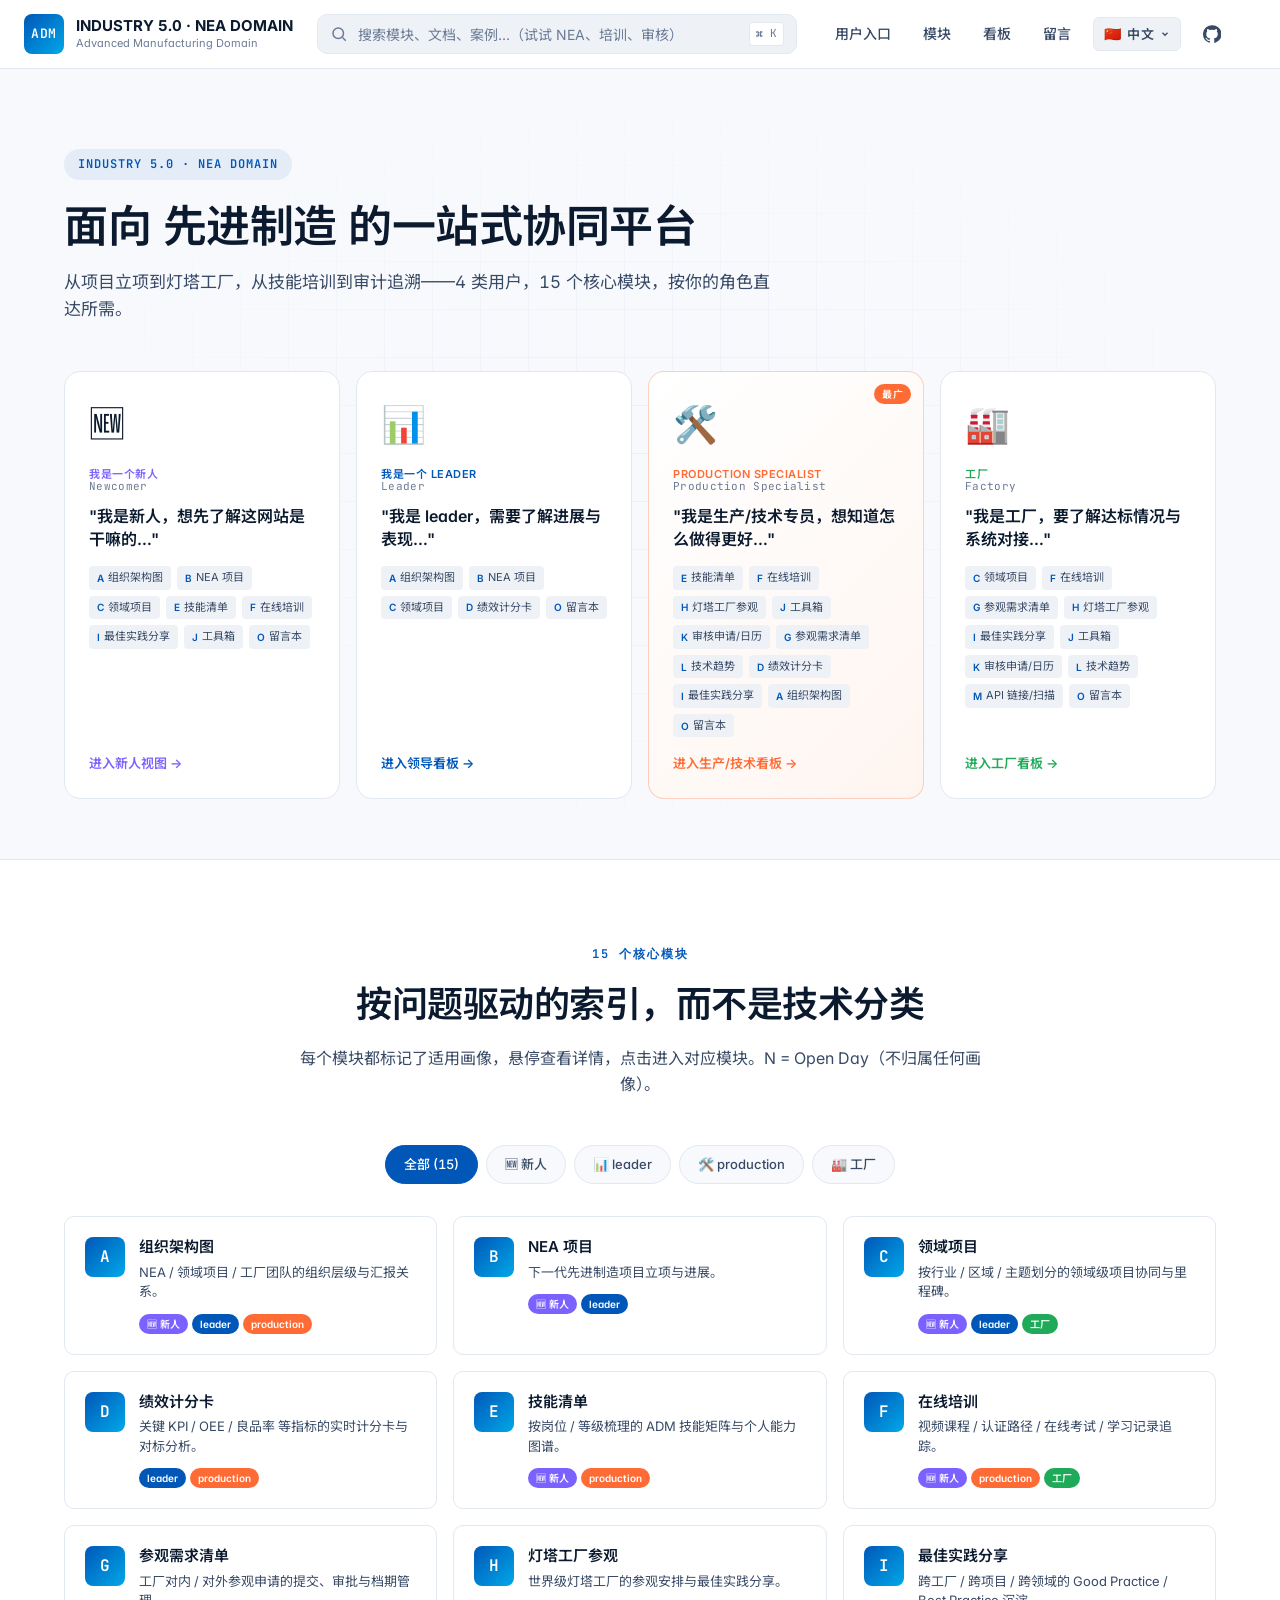
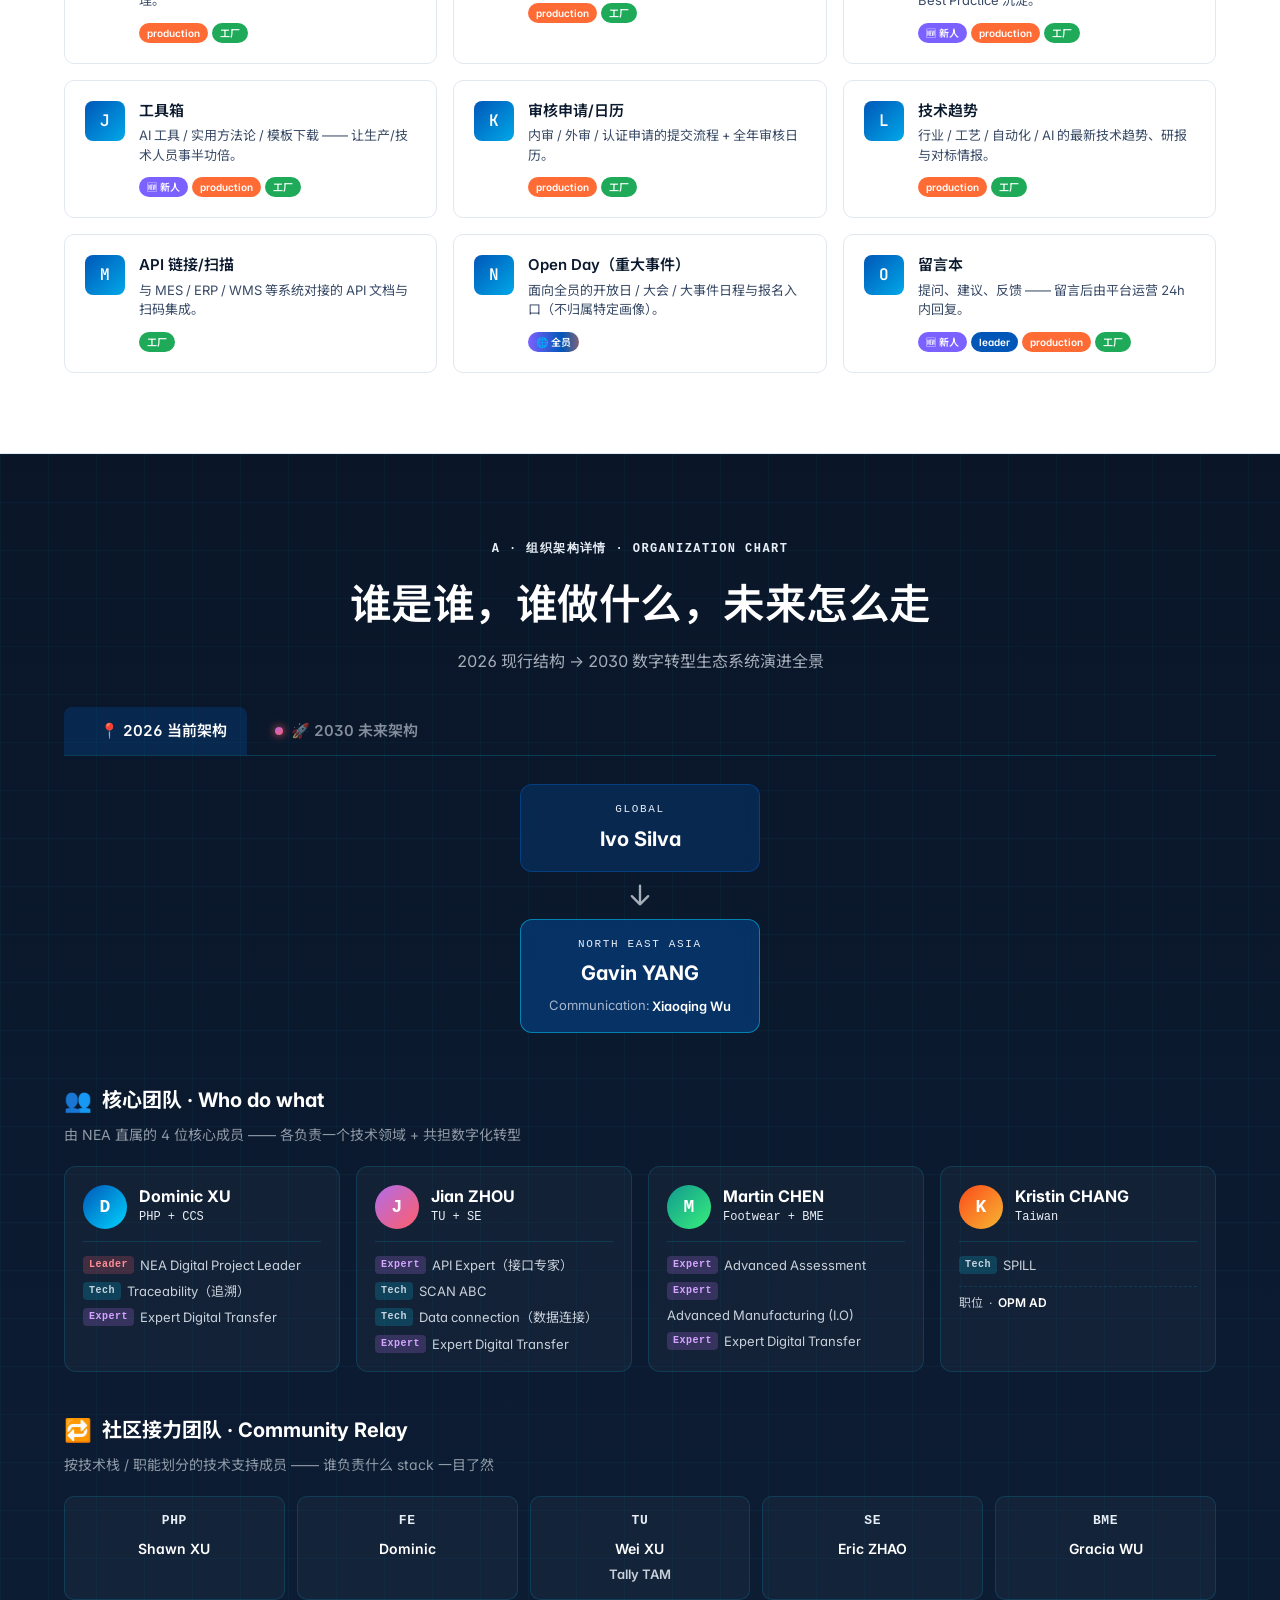
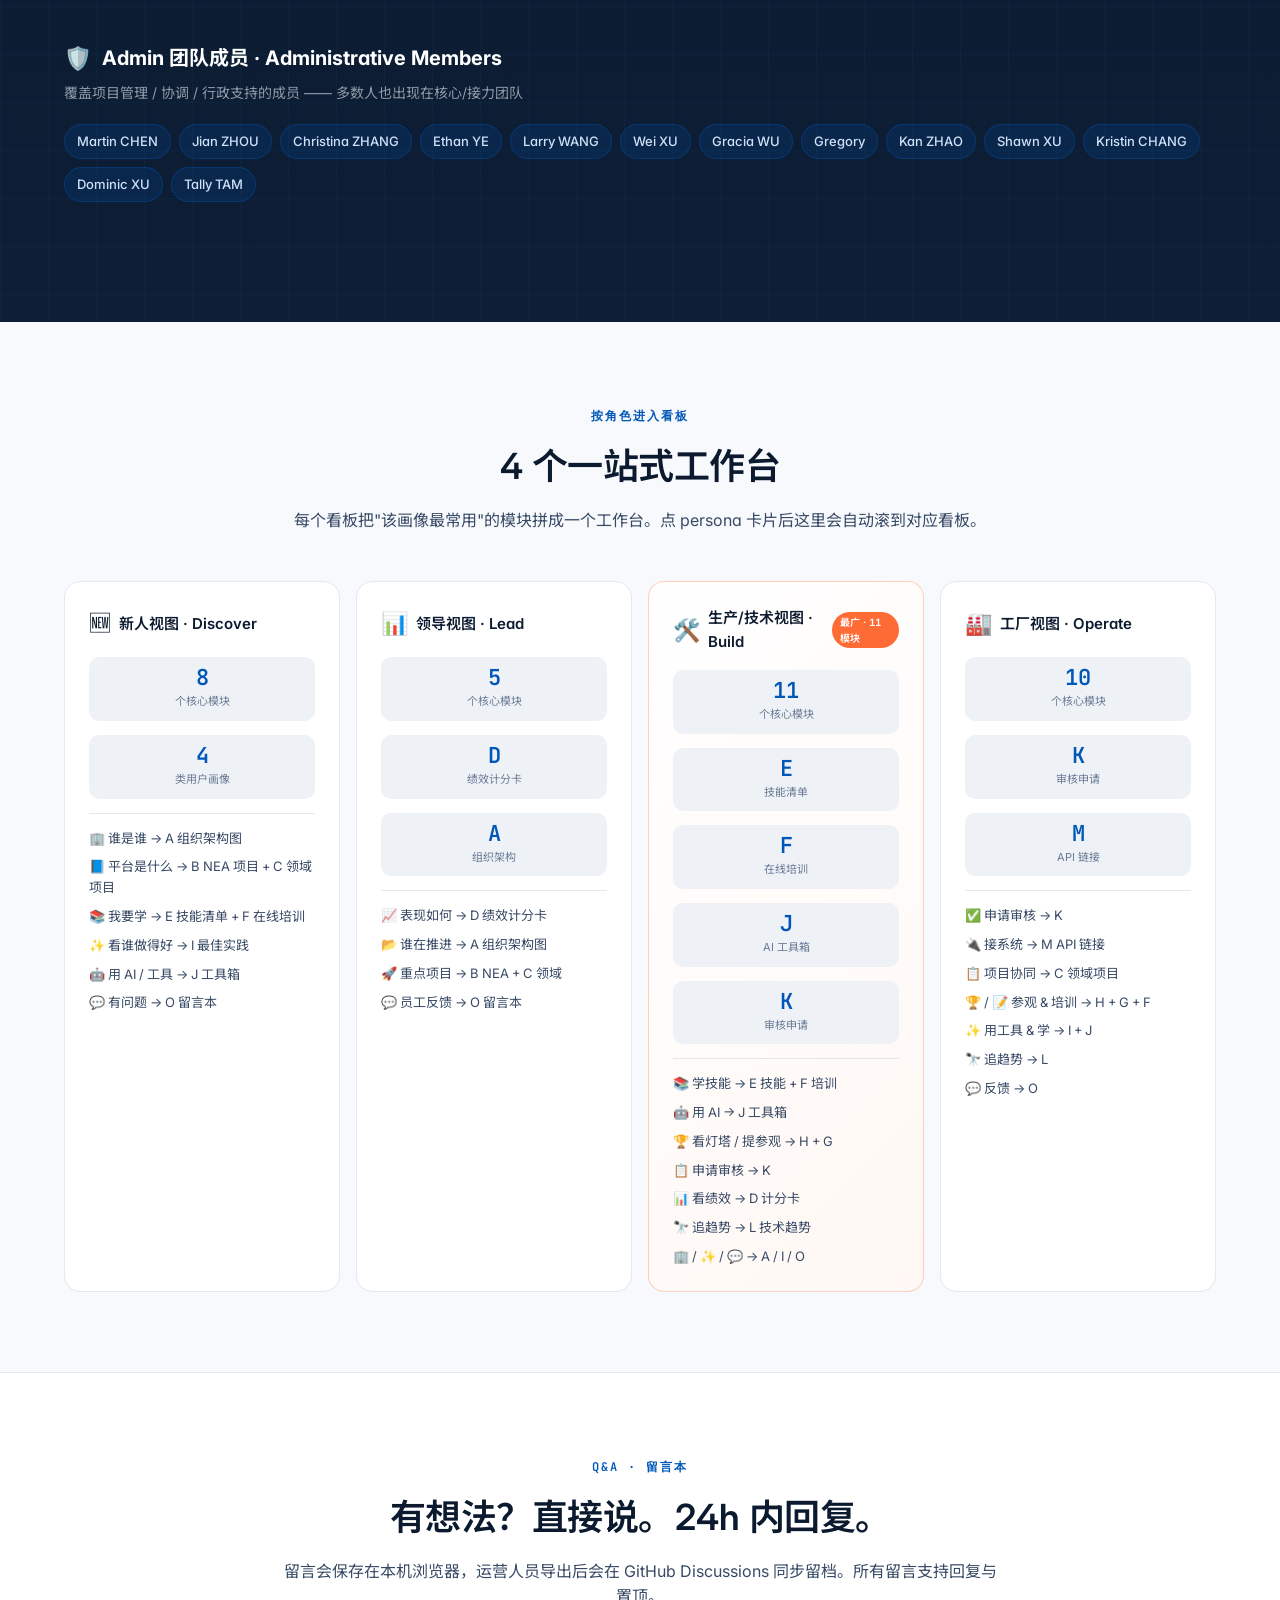
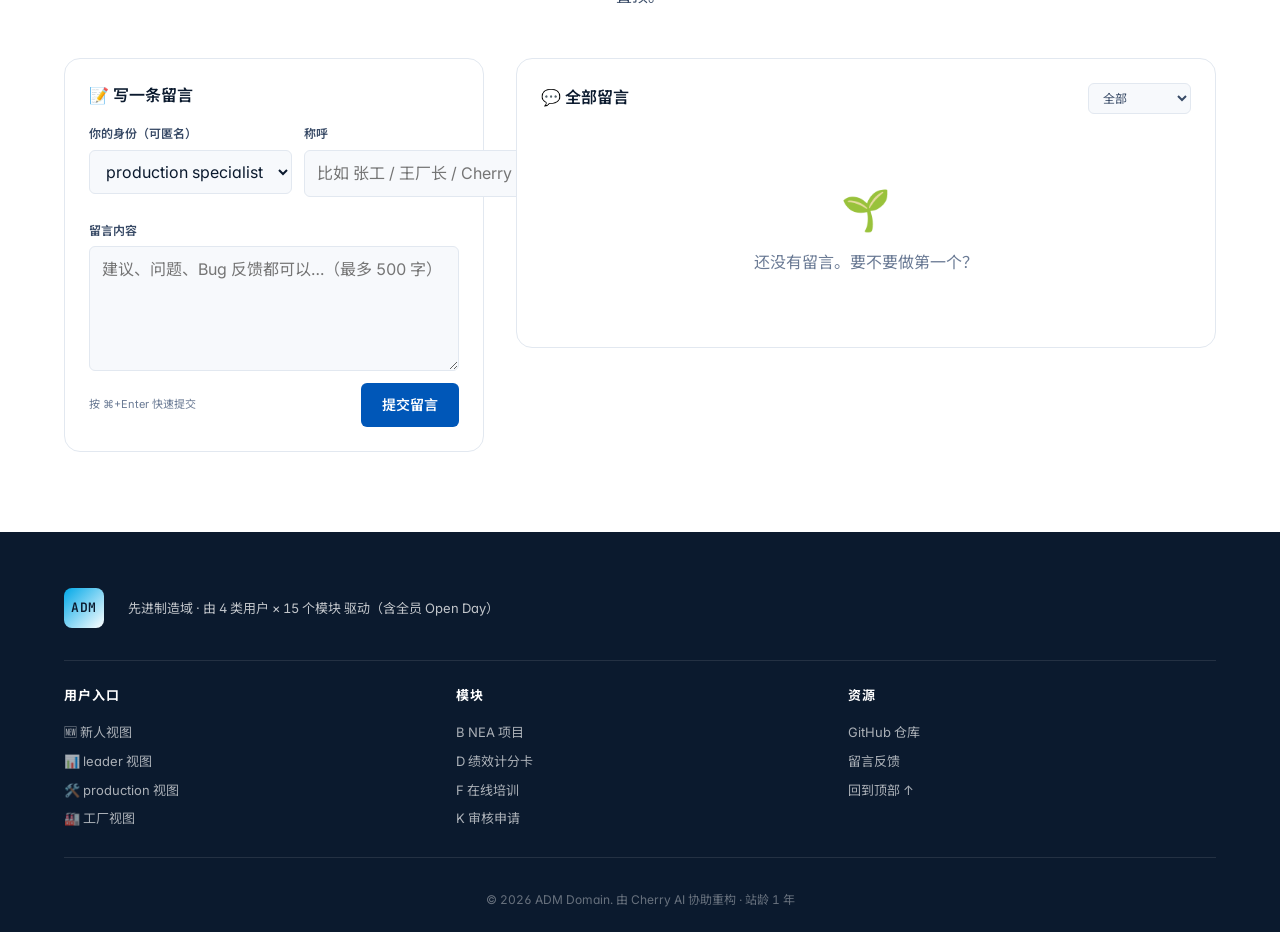
==== commit 19349ecf: "fix: 加 no-cache meta 避免浏览器缓存 index.html (stage dev) - Cache-Control: no-cache, no-store, must-revali" ====
--- a/index.html
+++ b/index.html
@@ -3,6 +3,9 @@
 <head>
     <meta charset="UTF-8">
     <meta name="viewport" content="width=device-width, initial-scale=1.0">
+    <meta http-equiv="Cache-Control" content="no-cache, no-store, must-revalidate">
+    <meta http-equiv="Pragma" content="no-cache">
+    <meta http-equiv="Expires" content="0">
     <title>ADM 先进制造域 · Advanced Manufacturing Domain</title>
     <meta name="description" content="面向新人 / leader / production specialist / 工厂 4 类用户画像的先进制造域平台。包含 15 个核心模块 (A-O)，按《网站用户画像》矩阵分配，N = Open Day 为全员事件。">
     <link rel="preconnect" href="https://fonts.googleapis.com">
@@ -725,7 +728,7 @@
         </div>
     </footer>
 
-    <script src="i18n.js"></script>
-    <script src="js/main.js"></script>
+    <script src="i18n.js?v=4"></script>
+    <script src="js/main.js?v=4"></script>
 </body>
 </html>
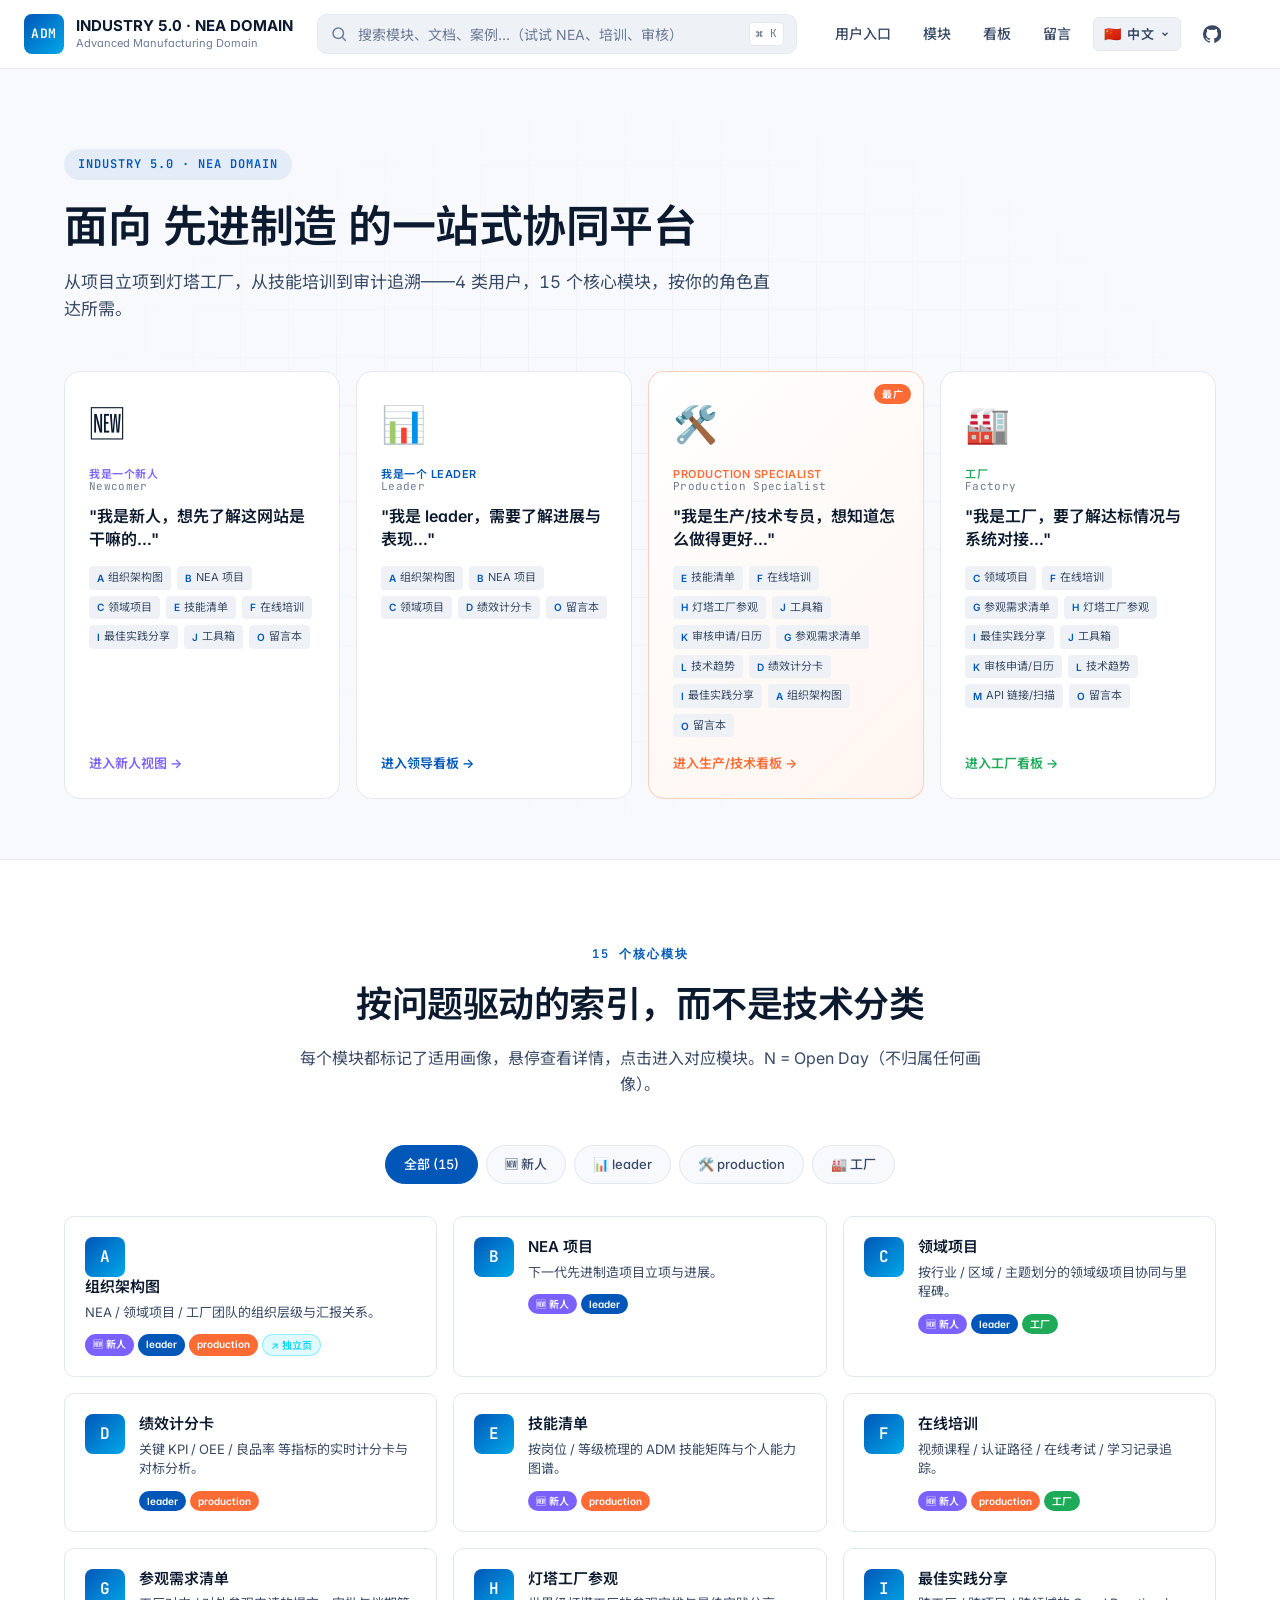
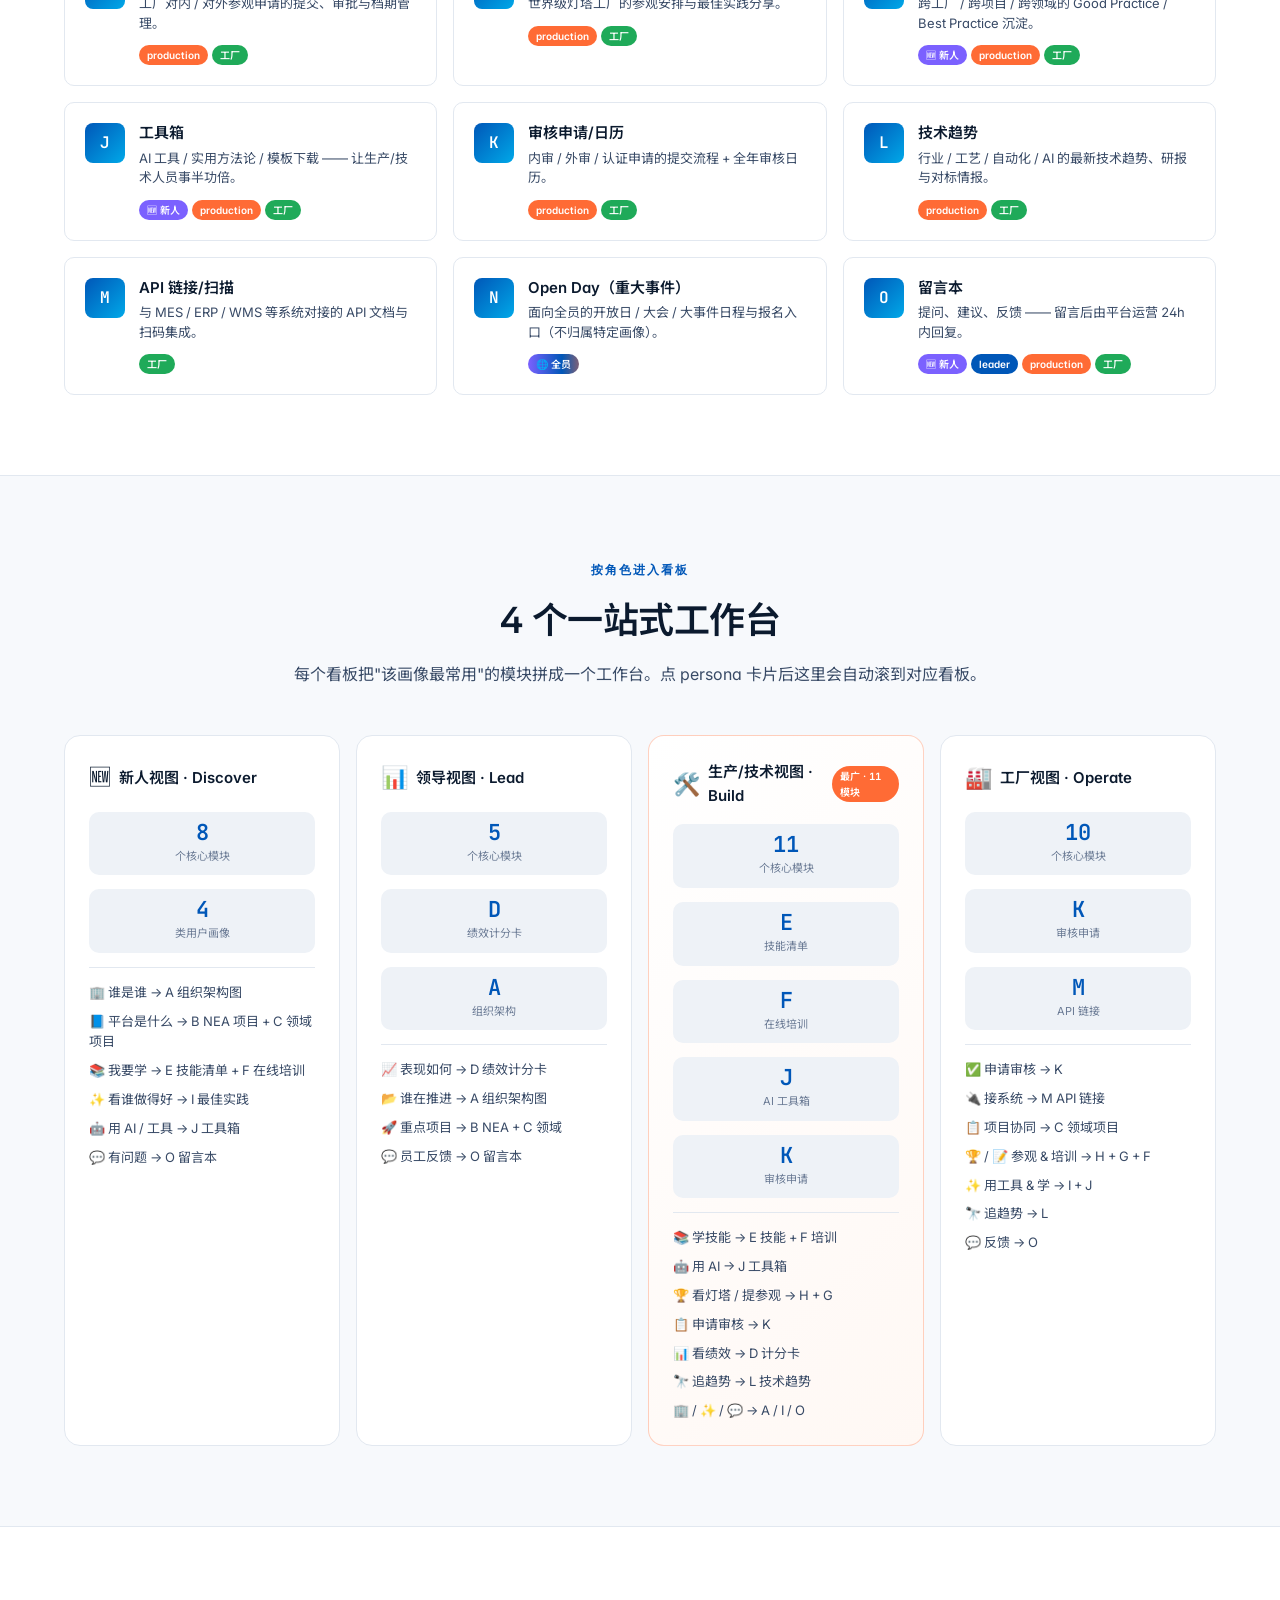
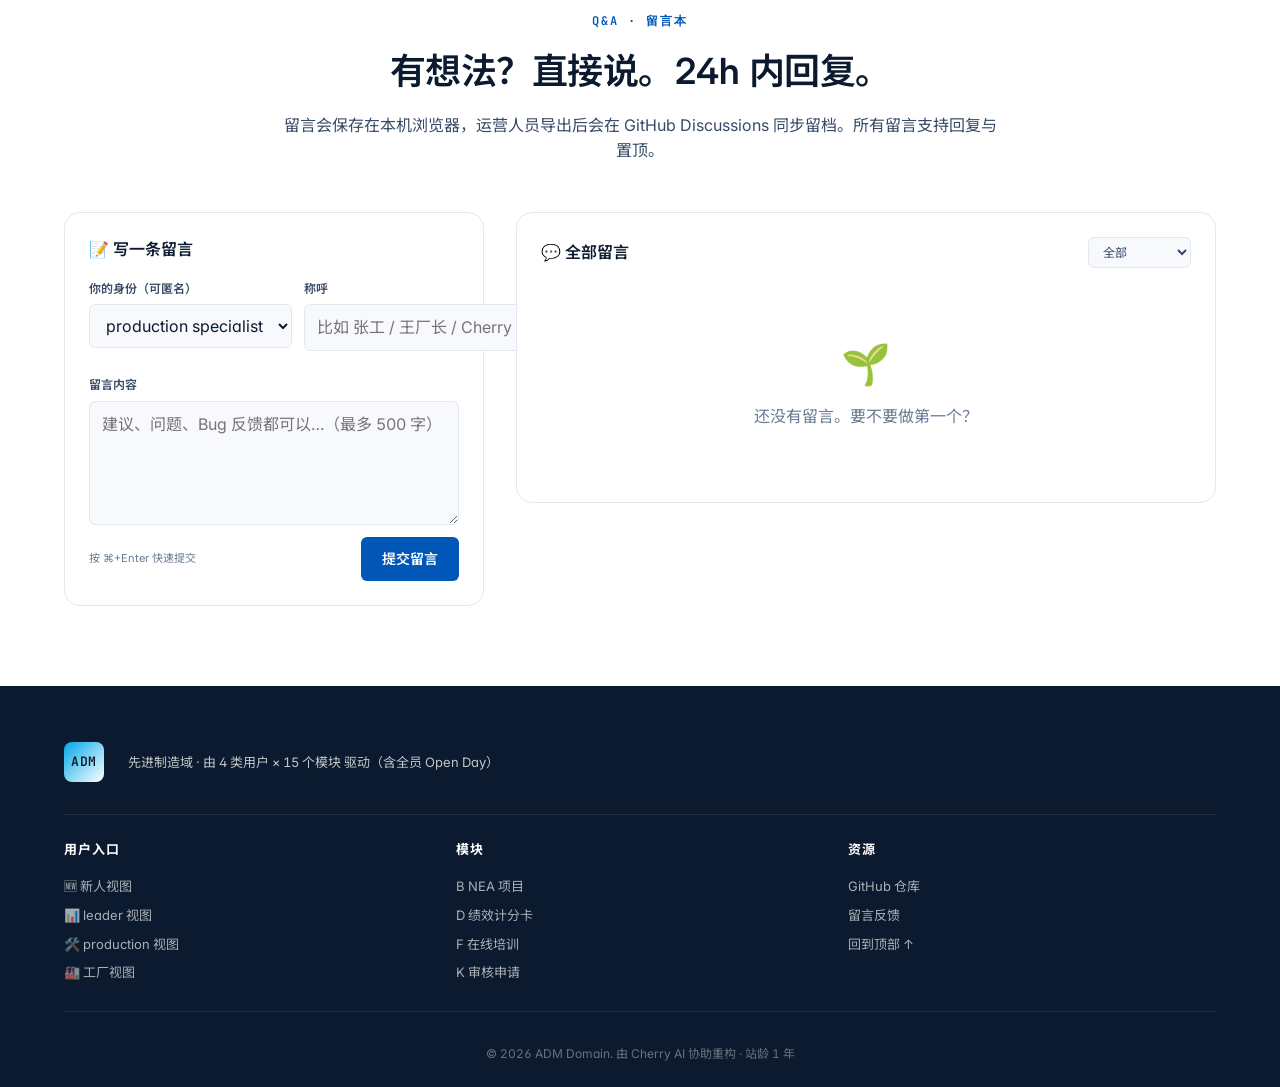
==== commit e668b8e9: "refactor(A): 抽 org chart 为独立页 org-chart.html (GAS 跳转入口) - 新增 org-chart.html: 独立详情页，顶部 '← 返回主页' 链接，含完" ====
--- a/index.html
+++ b/index.html
@@ -167,15 +167,15 @@
             </div>
 
             <div class="module-grid" id="moduleGrid">
-                <!-- A Organization chart —— A 新人 + B leader + C production -->
-                <article class="module-card m-org" data-modules="A" data-personas="A B C">
+                <!-- A Organization chart —— A 新人 + B leader + C production（点击跳独立页） -->
+                <a class="module-card m-org" href="org-chart.html" data-modules="A" data-personas="A B C">
                     <div class="module-id">A</div>
                     <div class="module-body">
                         <h3 data-i18n="mod.A.title">组织架构图 <span class="module-en" data-i18n="mod.A.en">Organization Chart</span></h3>
                         <p data-i18n="mod.A.desc">NEA / 领域项目 / 工厂团队的组织层级与汇报关系。</p>
-                        <div class="module-tags"><span class="tag-pill p-A" data-i18n="tag.A">🆕 新人</span><span class="tag-pill p-B" data-i18n="tag.B">leader</span><span class="tag-pill p-C" data-i18n="tag.C">production</span></div>
-                    </div>
-                </article>
+                        <div class="module-tags"><span class="tag-pill p-A" data-i18n="tag.A">🆕 新人</span><span class="tag-pill p-B" data-i18n="tag.B">leader</span><span class="tag-pill p-C" data-i18n="tag.C">production</span><span class="tag-pill p-link" title="点击跳转到独立页">↗ 独立页</span></div>
+                    </div>
+                </a>
                 <!-- B NEA —— A 新人 + B leader -->
                 <article class="module-card m-nea" data-modules="B" data-personas="A B">
                     <div class="module-id">B</div>
@@ -302,250 +302,6 @@
                         <div class="module-tags"><span class="tag-pill p-A" data-i18n="tag.A">🆕 新人</span><span class="tag-pill p-B" data-i18n="tag.B">leader</span><span class="tag-pill p-C" data-i18n="tag.C">production</span><span class="tag-pill p-D" data-i18n="tag.D">工厂</span></div>
                     </div>
                 </article>
-            </div>
-        </div>
-    </section>
-
-    <!-- ===== A 组织架构详情 ===== -->
-    <section class="org-section" id="orgChart">
-        <div class="container">
-            <div class="section-head">
-                <div class="section-eyebrow" data-i18n="orgA.eyebrow">A · 组织架构详情 · Organization Chart</div>
-                <h2 data-i18n="orgA.title">谁是谁，谁做什么，未来怎么走</h2>
-                <p data-i18n="orgA.desc">2026 现行结构 → 2030 数字转型生态系统演进全景</p>
-            </div>
-
-            <!-- Tab 切换 -->
-            <div class="org-tabs" role="tablist">
-                <button type="button" class="org-tab active" data-tab="now" role="tab" aria-selected="true">
-                    <span class="org-tab-dot now"></span>
-                    <span data-i18n="orgA.tab.now">📍 2026 当前架构</span>
-                </button>
-                <button type="button" class="org-tab" data-tab="future" role="tab" aria-selected="false">
-                    <span class="org-tab-dot future"></span>
-                    <span data-i18n="orgA.tab.future">🚀 2030 未来架构</span>
-                </button>
-            </div>
-
-            <!-- ===== 2026 当前架构 ===== -->
-            <div class="org-view" data-view="now">
-
-                <!-- 顶层：Global → NEA -->
-                <div class="org-hierarchy">
-                    <div class="org-box org-global">
-                        <div class="org-tier" data-i18n="orgA.tier.global">Global</div>
-                        <div class="org-name">Ivo Silva</div>
-                    </div>
-                    <div class="org-arrow-down" aria-hidden="true">
-                        <svg viewBox="0 0 24 24" width="28" height="28"><path d="M12 4v16M5 13l7 7 7-7" stroke="currentColor" stroke-width="2" fill="none" stroke-linecap="round" stroke-linejoin="round"/></svg>
-                    </div>
-                    <div class="org-box org-nea">
-                        <div class="org-tier" data-i18n="orgA.tier.nea">North East Asia</div>
-                        <div class="org-name">Gavin YANG</div>
-                        <div class="org-comms">Communication: <strong>Xiaoqing Wu</strong></div>
-                    </div>
-                </div>
-
-                <!-- 4 核心成员 -->
-                <div class="org-block">
-                    <h3 class="org-block-title">
-                        <span class="org-block-icon">👥</span>
-                        <span data-i18n="orgA.core.title">核心团队 · Who do what</span>
-                    </h3>
-                    <p class="org-block-sub" data-i18n="orgA.core.sub">由 NEA 直属的 4 位核心成员 —— 各负责一个技术领域 + 共担数字化转型</p>
-                    <div class="org-core-grid">
-                        <div class="org-core-card">
-                            <div class="org-core-head">
-                                <div class="org-core-avatar c1">D</div>
-                                <div>
-                                    <div class="org-core-name">Dominic XU</div>
-                                    <div class="org-core-community">PHP + CCS</div>
-                                </div>
-                            </div>
-                            <ul class="org-core-roles">
-                                <li><span class="role-tag r-lead">Leader</span> <span data-i18n="orgA.role.NEA_PM">NEA Digital Project Leader</span></li>
-                                <li><span class="role-tag r-tech">Tech</span> <span data-i18n="orgA.role.trace">Traceability</span></li>
-                                <li><span class="role-tag r-expert">Expert</span> Expert Digital Transfer</li>
-                            </ul>
-                        </div>
-                        <div class="org-core-card">
-                            <div class="org-core-head">
-                                <div class="org-core-avatar c2">J</div>
-                                <div>
-                                    <div class="org-core-name">Jian ZHOU</div>
-                                    <div class="org-core-community">TU + SE</div>
-                                </div>
-                            </div>
-                            <ul class="org-core-roles">
-                                <li><span class="role-tag r-expert">Expert</span> <span data-i18n="orgA.role.api">API Expert</span></li>
-                                <li><span class="role-tag r-tech">Tech</span> SCAN ABC</li>
-                                <li><span class="role-tag r-tech">Tech</span> <span data-i18n="orgA.role.dataconn">Data connection</span></li>
-                                <li><span class="role-tag r-expert">Expert</span> Expert Digital Transfer</li>
-                            </ul>
-                        </div>
-                        <div class="org-core-card">
-                            <div class="org-core-head">
-                                <div class="org-core-avatar c3">M</div>
-                                <div>
-                                    <div class="org-core-name">Martin CHEN</div>
-                                    <div class="org-core-community">Footwear + BME</div>
-                                </div>
-                            </div>
-                            <ul class="org-core-roles">
-                                <li><span class="role-tag r-expert">Expert</span> Advanced Assessment</li>
-                                <li><span class="role-tag r-expert">Expert</span> Advanced Manufacturing (I.O)</li>
-                                <li><span class="role-tag r-expert">Expert</span> Expert Digital Transfer</li>
-                            </ul>
-                        </div>
-                        <div class="org-core-card">
-                            <div class="org-core-head">
-                                <div class="org-core-avatar c4">K</div>
-                                <div>
-                                    <div class="org-core-name">Kristin CHANG</div>
-                                    <div class="org-core-community">Taiwan</div>
-                                </div>
-                            </div>
-                            <ul class="org-core-roles">
-                                <li><span class="role-tag r-tech">Tech</span> SPILL</li>
-                                <li class="org-core-extra"><span data-i18n="orgA.role.title">职位</span> · <strong>OPM AD</strong></li>
-                            </ul>
-                        </div>
-                    </div>
-                </div>
-
-                <!-- 社区接力团队 -->
-                <div class="org-block">
-                    <h3 class="org-block-title">
-                        <span class="org-block-icon">🔁</span>
-                        <span data-i18n="orgA.relay.title">社区接力团队 · Community Relay</span>
-                    </h3>
-                    <p class="org-block-sub" data-i18n="orgA.relay.sub">按技术栈 / 职能划分的技术支持成员 —— 谁负责什么 stack 一目了然</p>
-                    <div class="org-relay-grid">
-                        <div class="org-relay-cell"><div class="org-relay-tech">PHP</div><div class="org-relay-name">Shawn XU</div></div>
-                        <div class="org-relay-cell"><div class="org-relay-tech">FE</div><div class="org-relay-name">Dominic</div></div>
-                        <div class="org-relay-cell org-relay-multi">
-                            <div class="org-relay-tech">TU</div>
-                            <div class="org-relay-name">Wei XU</div>
-                            <div class="org-relay-name">Tally TAM</div>
-                        </div>
-                        <div class="org-relay-cell"><div class="org-relay-tech">SE</div><div class="org-relay-name">Eric ZHAO</div></div>
-                        <div class="org-relay-cell"><div class="org-relay-tech">BME</div><div class="org-relay-name">Gracia WU</div></div>
-                    </div>
-                </div>
-
-                <!-- Admin 团队成员 -->
-                <div class="org-block">
-                    <h3 class="org-block-title">
-                        <span class="org-block-icon">🛡️</span>
-                        <span data-i18n="orgA.admin.title">Admin 团队成员 · Administrative Members</span>
-                    </h3>
-                    <p class="org-block-sub" data-i18n="orgA.admin.sub">覆盖项目管理 / 协调 / 行政支持的成员 —— 多数人也出现在核心/接力团队</p>
-                    <div class="org-admin-cloud">
-                        <span class="org-admin-tag">Martin CHEN</span>
-                        <span class="org-admin-tag">Jian ZHOU</span>
-                        <span class="org-admin-tag">Christina ZHANG</span>
-                        <span class="org-admin-tag">Ethan YE</span>
-                        <span class="org-admin-tag">Larry WANG</span>
-                        <span class="org-admin-tag">Wei XU</span>
-                        <span class="org-admin-tag">Gracia WU</span>
-                        <span class="org-admin-tag">Gregory</span>
-                        <span class="org-admin-tag">Kan ZHAO</span>
-                        <span class="org-admin-tag">Shawn XU</span>
-                        <span class="org-admin-tag">Kristin CHANG</span>
-                        <span class="org-admin-tag">Dominic XU</span>
-                        <span class="org-admin-tag">Tally TAM</span>
-                    </div>
-                </div>
-            </div>
-
-            <!-- ===== 2030 未来架构 ===== -->
-            <div class="org-view" data-view="future" hidden>
-                <h3 class="org-future-title">
-                    <span data-i18n="orgA.future.title">数字转型生态系统 · 6 Layer</span>
-                </h3>
-                <p class="org-future-sub" data-i18n="orgA.future.sub">从核心总监到外部合作伙伴的 6 层同心圆 —— 辐射式生态</p>
-
-                <div class="org-6layer-wrap">
-                    <!-- 同心圆可视化 -->
-                    <div class="org-6layer" role="img" aria-label="6 Layer Digital Transformation Ecosystem">
-                        <div class="org-layer org-layer-6">
-                            <span class="org-layer-badge">L6</span>
-                        </div>
-                        <div class="org-layer org-layer-5">
-                            <span class="org-layer-badge">L5</span>
-                        </div>
-                        <div class="org-layer org-layer-4">
-                            <span class="org-layer-badge">L4</span>
-                        </div>
-                        <div class="org-layer org-layer-3">
-                            <span class="org-layer-badge">L3</span>
-                        </div>
-                        <div class="org-layer org-layer-2">
-                            <span class="org-layer-badge">L2</span>
-                        </div>
-                        <div class="org-layer org-layer-1">
-                            <div class="org-layer-content">
-                                <div class="org-layer-num">L1</div>
-                                <div class="org-layer-tag" data-i18n="orgA.layer1.tag">数字总监</div>
-                                <div class="org-layer-en">Director</div>
-                            </div>
-                        </div>
-                    </div>
-
-                    <!-- 6 层定义 -->
-                    <div class="org-layer-defs">
-                        <h4 data-i18n="orgA.defs.title">6 层职责定义</h4>
-                        <dl>
-                            <dt><span class="lbl lbl-1">L1</span> <span data-i18n="orgA.layer1.dt">数字转型总监</span></dt>
-                            <dd data-i18n="orgA.layer1.dd">统筹全球数字战略和生态系统的一致性</dd>
-                            <dt><span class="lbl lbl-2">L2</span> <span data-i18n="orgA.layer2.dt">D2MS 专家</span></dt>
-                            <dd data-i18n="orgA.layer2.dd">衔接技术标准与卓越运营</dd>
-                            <dt><span class="lbl lbl-3">L3</span> <span data-i18n="orgA.layer3.dt">内部 / 外部技术专家</span></dt>
-                            <dd data-i18n="orgA.layer3.dd">专注于新的技术诀窍（如面板供应商）</dd>
-                            <dt><span class="lbl lbl-4">L4</span> <span data-i18n="orgA.layer4.dt">项目组长 / 中继</span></dt>
-                            <dd data-i18n="orgA.layer4.dd">启动并推动跨部门的关键领域项目</dd>
-                            <dt><span class="lbl lbl-5">L5</span> <span data-i18n="orgA.layer5.dt">外部技术专家</span></dt>
-                            <dd data-i18n="orgA.layer5.dd">包括大学、专业供应商和咨询公司</dd>
-                            <dt><span class="lbl lbl-6">L6</span> <span data-i18n="orgA.layer6.dt">外部公司</span></dt>
-                            <dd data-i18n="orgA.layer6.dd">为生态系统提供动力的软件与硬件解决方案商</dd>
-                        </dl>
-                    </div>
-                </div>
-
-                <!-- 5 阶段演进 -->
-                <h3 class="org-evo-title" data-i18n="orgA.evo.title">5 阶段演进路径 · Evolution Path</h3>
-                <p class="org-future-sub" data-i18n="orgA.evo.sub">从专家画像到生态系统构建的逐步落地</p>
-                <div class="org-evo-path">
-                    <div class="org-evo-step org-evo-step-active">
-                        <div class="org-evo-num">1</div>
-                        <div class="org-evo-name" data-i18n="orgA.evo.1.name">专家目录 / 人才画像</div>
-                        <div class="org-evo-en">Expert Directory / Talent Mapping</div>
-                    </div>
-                    <div class="org-evo-arrow" aria-hidden="true">→</div>
-                    <div class="org-evo-step">
-                        <div class="org-evo-num">2</div>
-                        <div class="org-evo-name" data-i18n="orgA.evo.2.name">知识库 / 中央资源</div>
-                        <div class="org-evo-en">Knowledge Hub / Central Resources</div>
-                    </div>
-                    <div class="org-evo-arrow" aria-hidden="true">→</div>
-                    <div class="org-evo-step">
-                        <div class="org-evo-num">3</div>
-                        <div class="org-evo-name" data-i18n="orgA.evo.3.name">专家目录（深化）</div>
-                        <div class="org-evo-en">Expert Directory (Deepened)</div>
-                    </div>
-                    <div class="org-evo-arrow" aria-hidden="true">→</div>
-                    <div class="org-evo-step">
-                        <div class="org-evo-num">4</div>
-                        <div class="org-evo-name" data-i18n="orgA.evo.4.name">认证 / 标准化验证</div>
-                        <div class="org-evo-en">Certification / Standardized Validation</div>
-                    </div>
-                    <div class="org-evo-arrow" aria-hidden="true">→</div>
-                    <div class="org-evo-step org-evo-step-goal">
-                        <div class="org-evo-num">5</div>
-                        <div class="org-evo-name" data-i18n="orgA.evo.5.name">生态系统构建</div>
-                        <div class="org-evo-en">Ecosystem Build</div>
-                    </div>
-                </div>
             </div>
         </div>
     </section>
--- a/css/style.css
+++ b/css/style.css
@@ -690,6 +690,19 @@
 
 /* 隐藏 / 显示的动画 */
 .module-card { animation: fadeIn 0.3s ease; }
+/* A 模块为 <a> 链接：保持 block 布局、去掉下划线 */
+a.module-card {
+    display: block;
+    color: inherit;
+    text-decoration: none;
+}
+a.module-card:hover { text-decoration: none; }
+.tag-pill.p-link {
+    background: rgba(0, 212, 255, 0.12);
+    color: var(--cyan, #00D4FF);
+    border: 1px solid rgba(0, 212, 255, 0.35);
+    font-weight: 600;
+}
 @keyframes fadeIn {
     from { opacity: 0; transform: translateY(8px); }
     to { opacity: 1; transform: translateY(0); }
